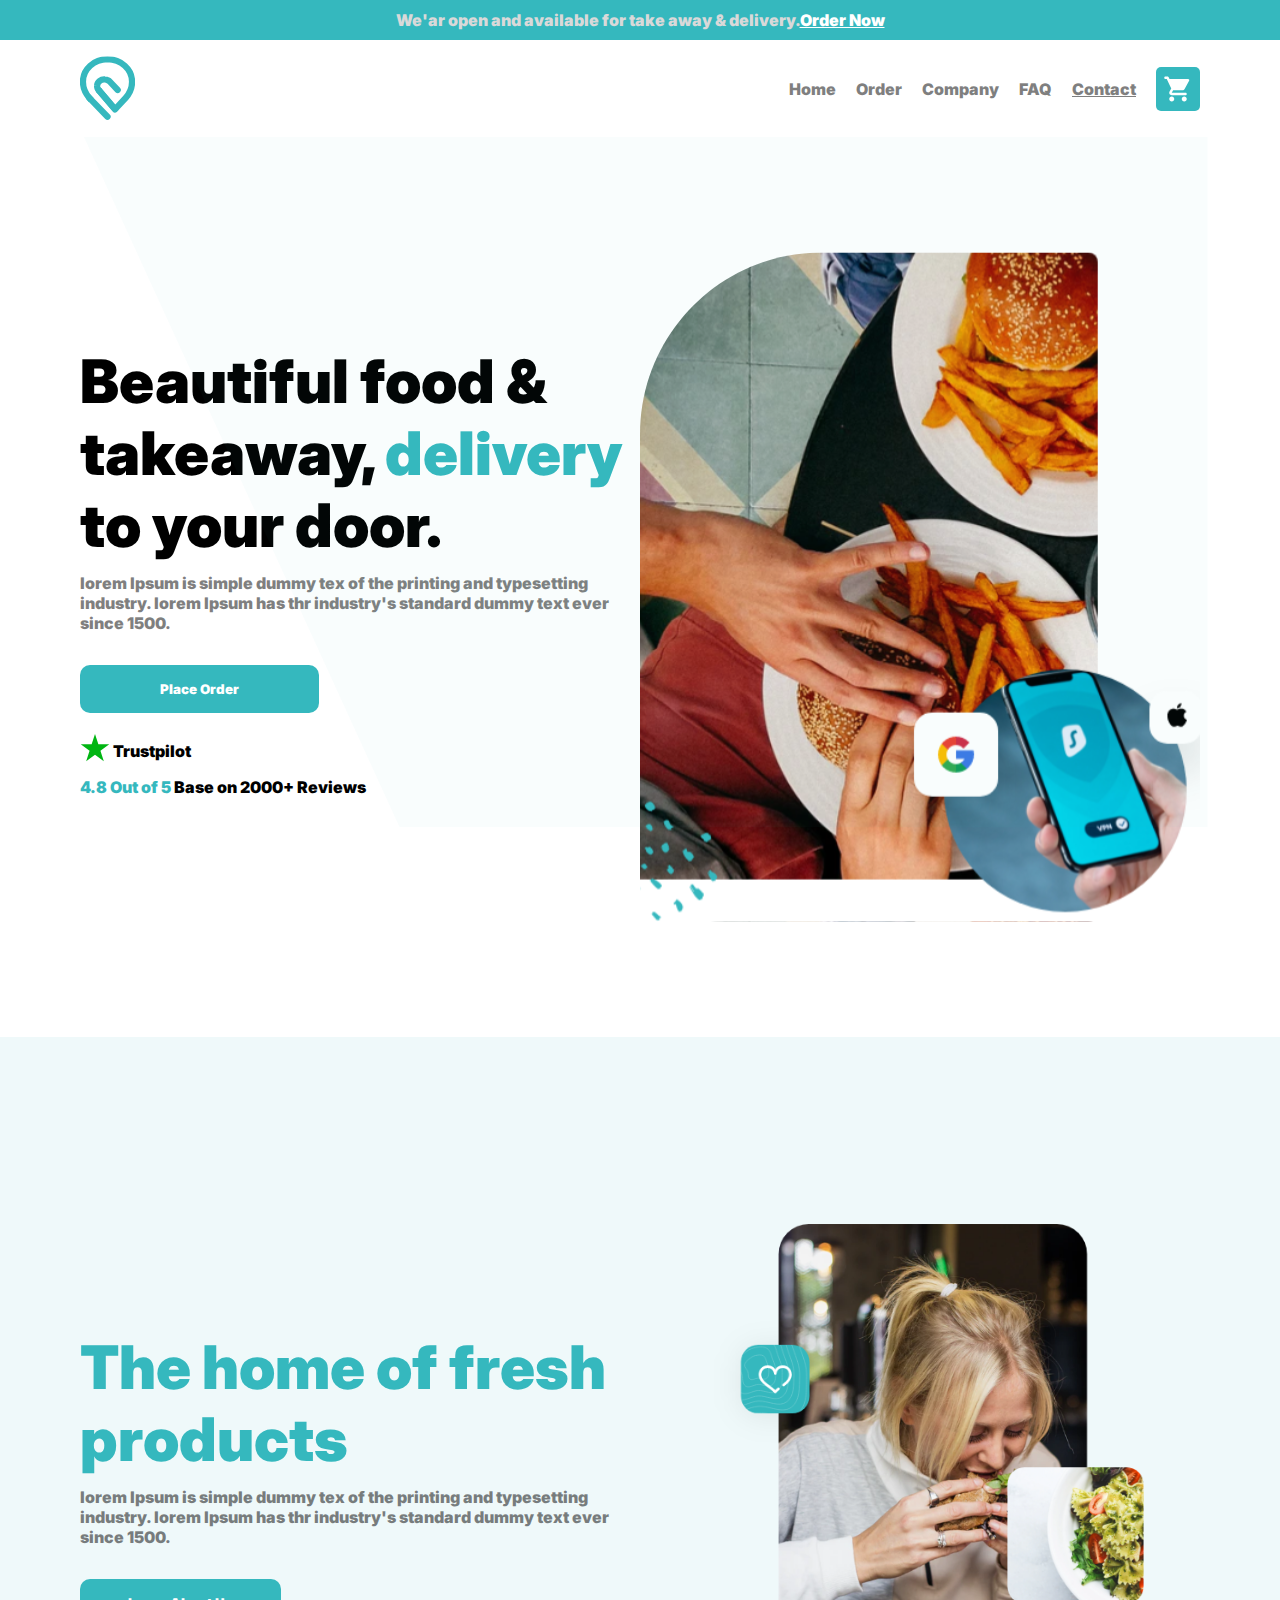
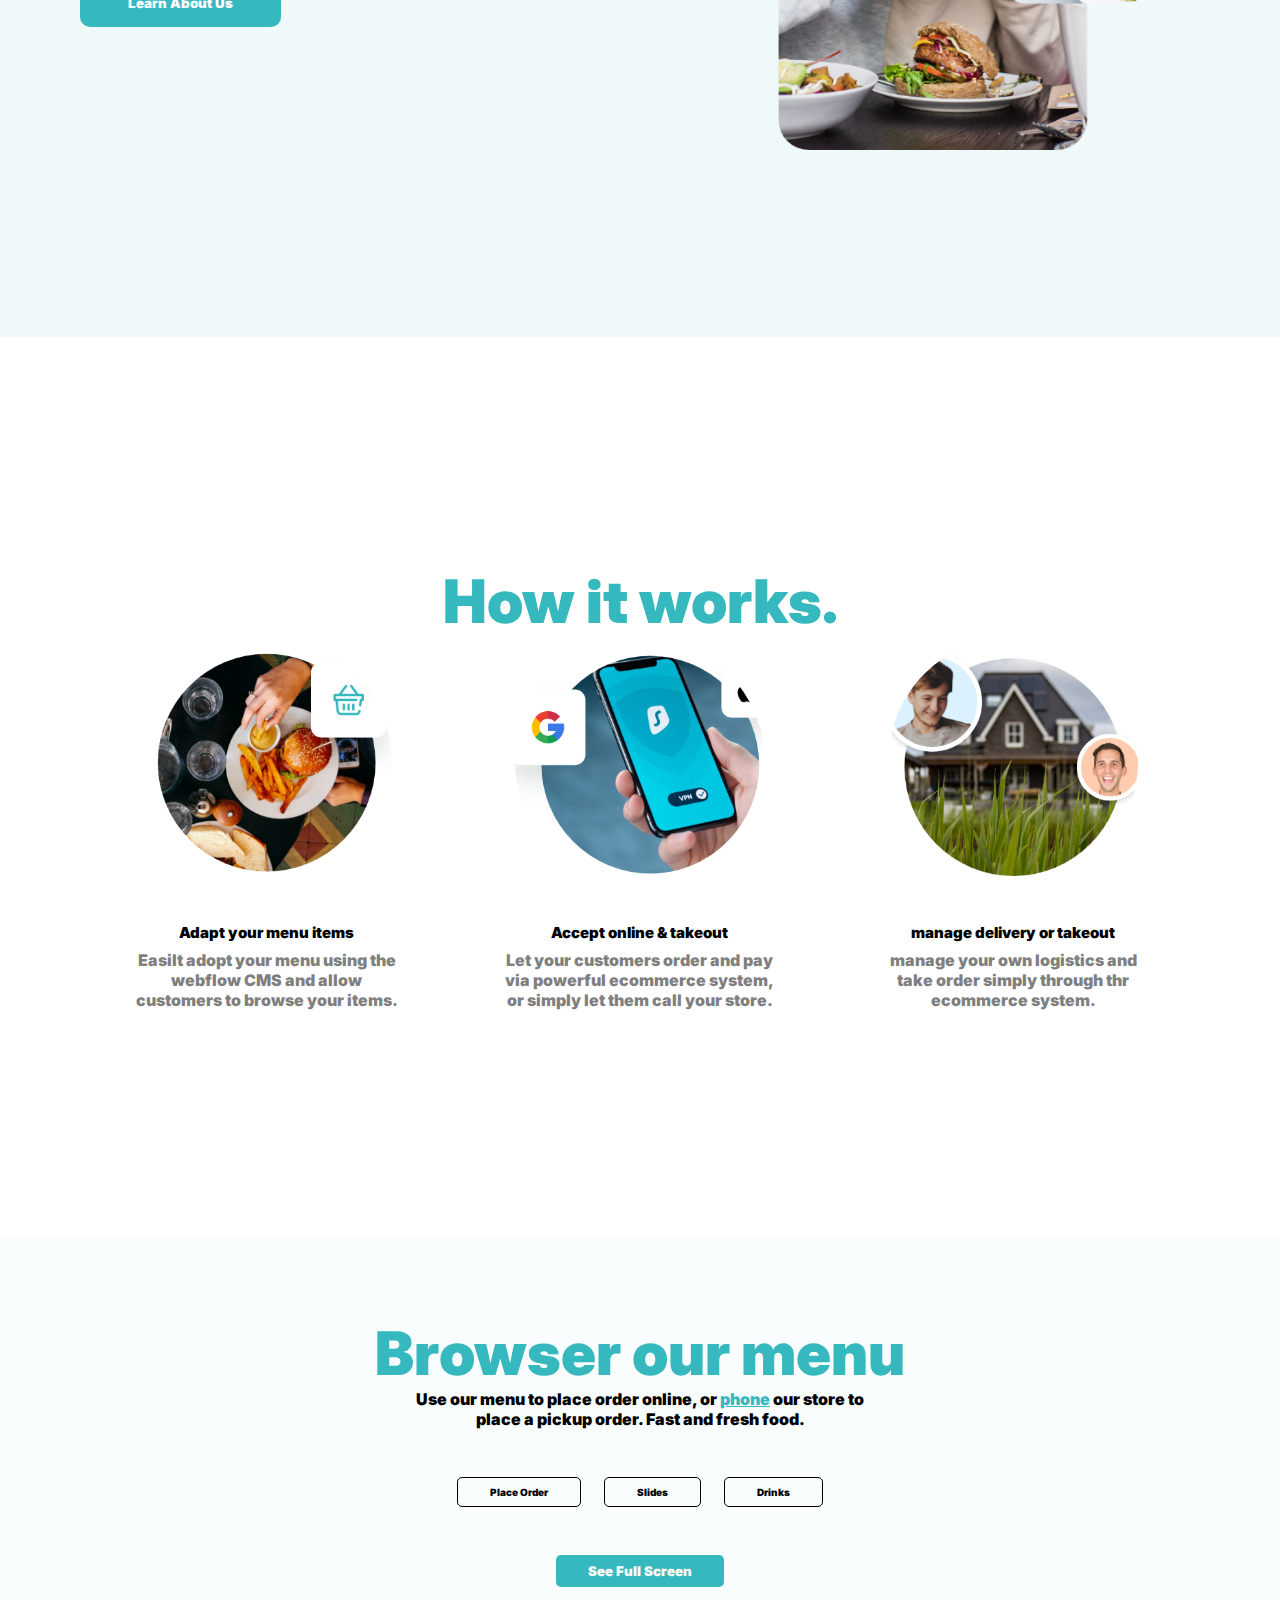
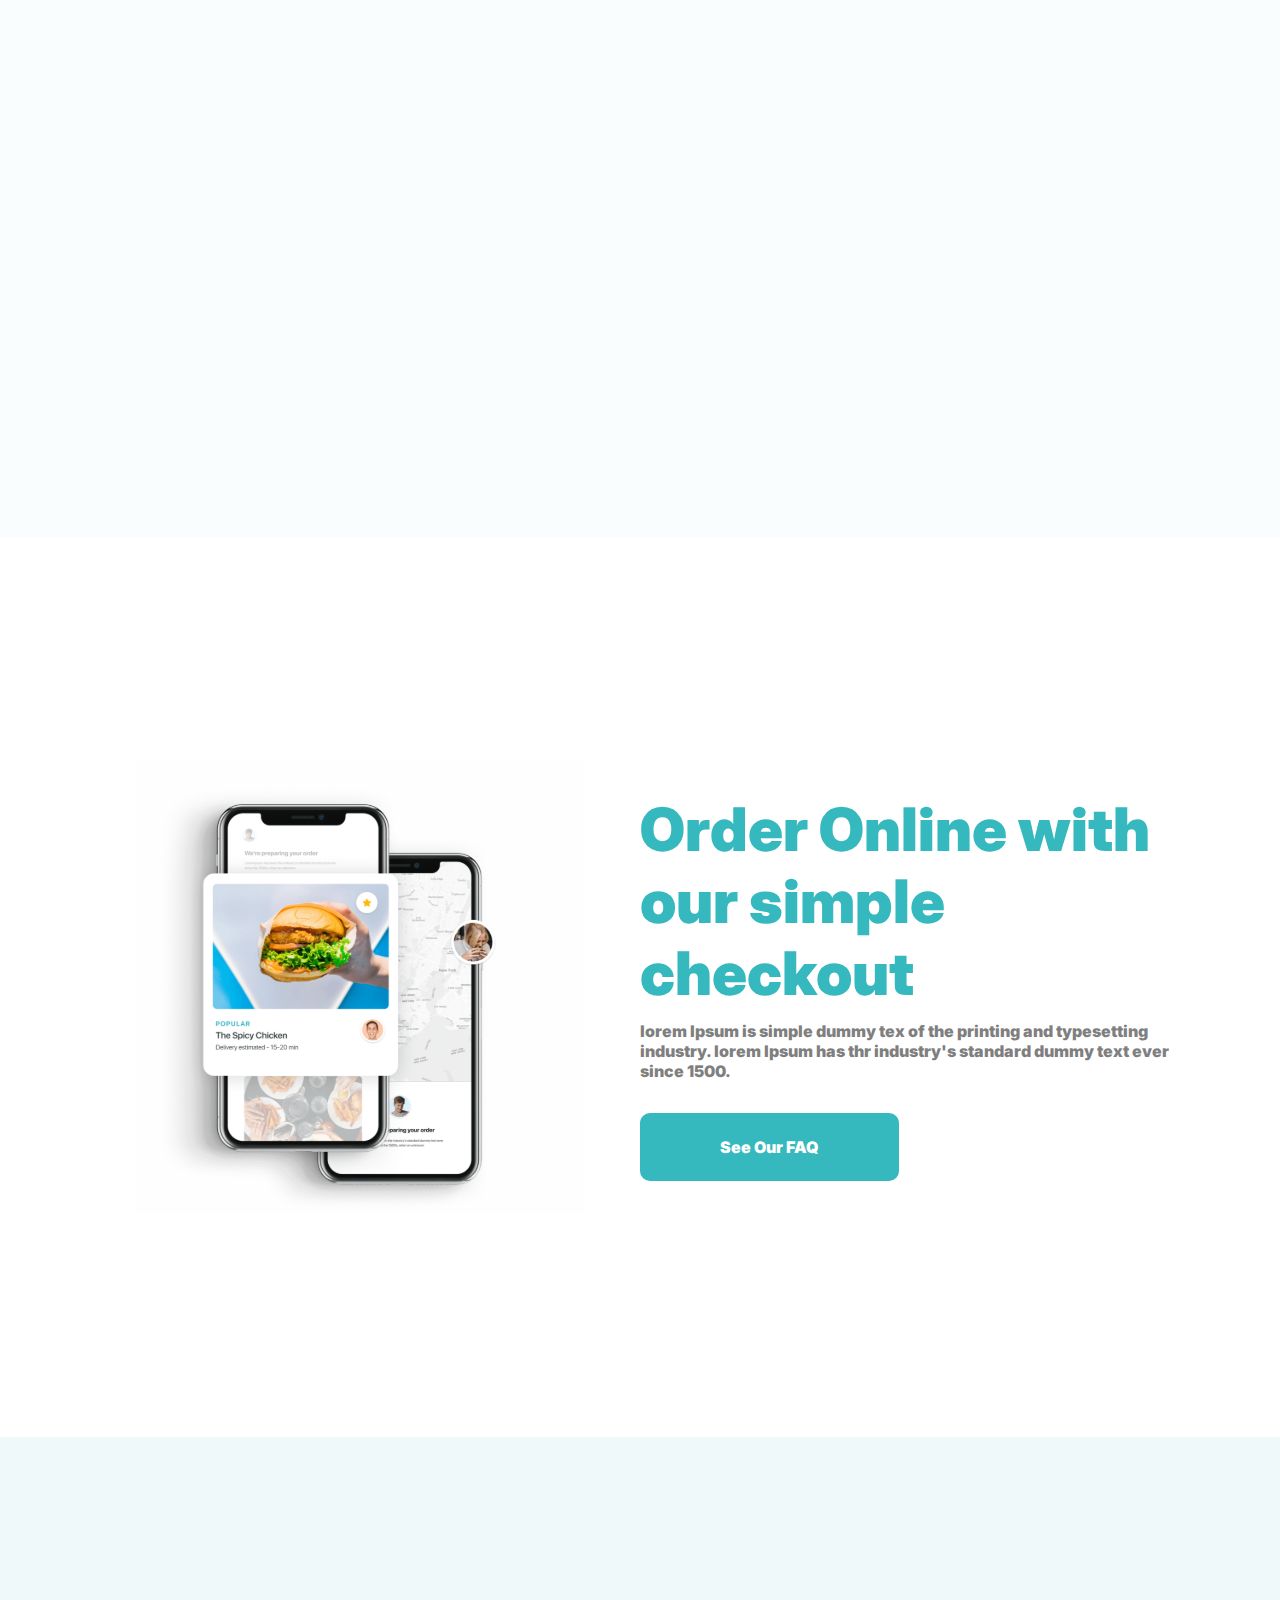
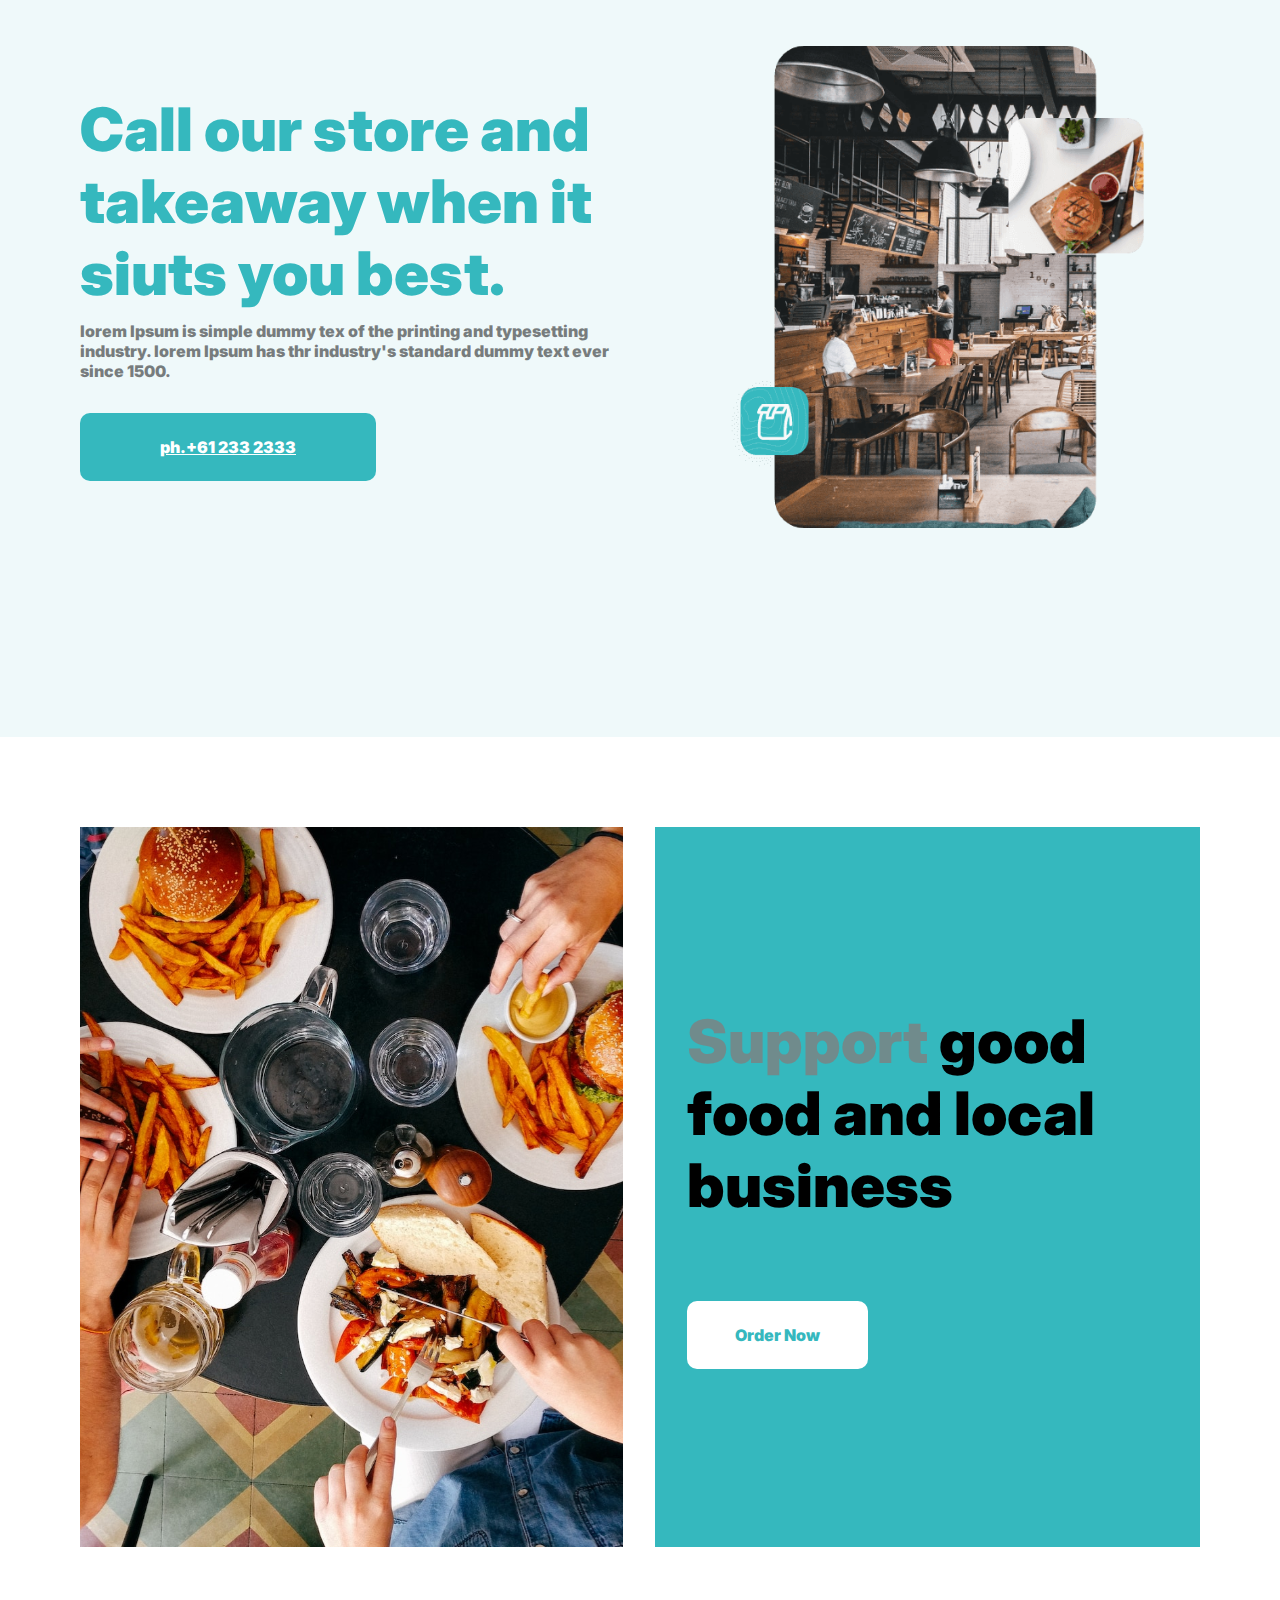
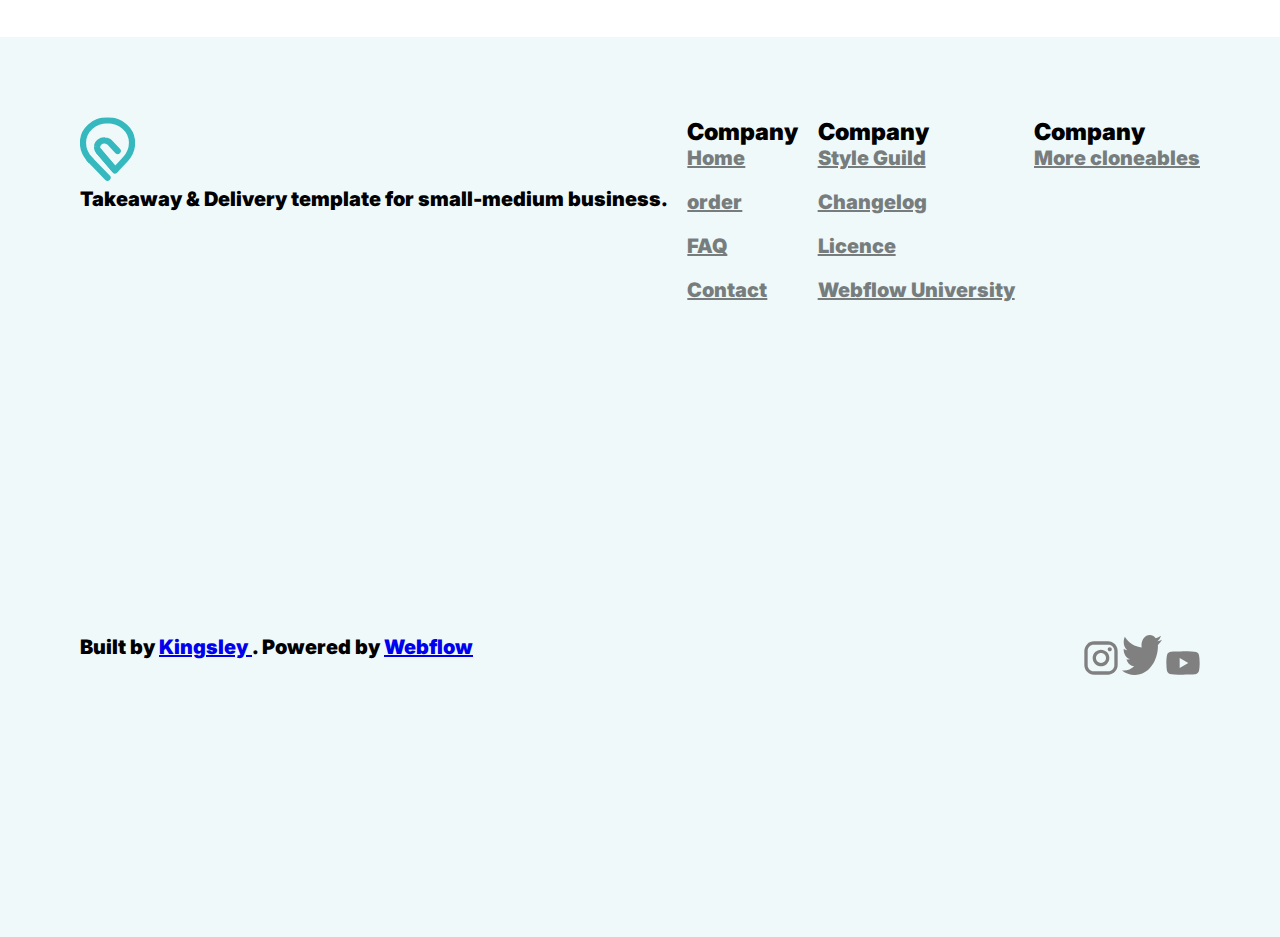
==== index.html @ de5dac49 "first commit" ====
<!DOCTYPE html>
<html lang="en">
<head>
    <meta charset="UTF-8">
    <meta name="viewport" content="width=device-width, initial-scale=1.0">
    <title>Resturant</title>
    <link rel="stylesheet" href="./style/style.css">
</head>
<body>
    <header>
        <SECtion class="small">
            <p>We'ar open and available for take away & delivery.<span><a href="#">Order Now</a></span></p>
        </SECtion>
        <section class="nav-section">
            <img src="./images/logo 1 1.svg" alt="image here">
            <nav>
                <ul>
                    <li><a href="#" class="nav-item">Home</a></li>
                    <li><a href="#" class="nav-item">Order</a></li>
                    <li><a href="#" class="nav-item">Company</a></li>
                    <li><a href="#" class="nav-item">FAQ</a></li>
                    <li><a href="#" class="contact">Contact</a></li>
                </ul>
                <img src="./images/ic_round-shopping-cart.svg" alt="image here" class="cart">
                <div class="hamburger">
                    <div class="nav-bar"></div>
                    <div class="nav-bar"></div>
                    <div class="nav-bar"></div>
                </div>
            </nav>
        </section>
    </header>
    <section class="vector-bg">
        <img src="./images/Vector 1.svg" alt="" class="vector-img">
    </section>
    <section class="section-1">
        <div class="article">
            <article>
                <h2>
                    Beautiful food & takeaway, <span>delivery</span> to your door.
                </h2>
                <p>
                    lorem lpsum is simple dummy tex of the printing and typesetting industry. lorem lpsum has thr industry's standard
                    dummy text ever since 1500.
                </p>
            </article>
            <button>
                <a href="#"><a href="#">Place Order</a></a>
            </button>
            <p class="star">
                Trustpilot
            </p>
            <p><span>4.8 Out of 5 </span>Base on 2000+ Reviews</p>
        </div>
        <div class="big-image">
            <img src="./images/Rectangle 12.svg" alt="" class="hero-image-1">
        </div>
    </section>

    <section class="section-2">
        <div class="article">
            <article>
                <h2>
                    The home of fresh products
                </h2>
                <p>
                    lorem lpsum is simple dummy tex of the printing and typesetting industry. lorem lpsum has thr industry's standard
                    dummy text ever since 1500.
                </p>
            </article>
            <button class="section-2-bt">
                <a href="#">Learn About Us</a>
            </button>
        </div>
        <div class="big-image-2">
            <img src="./images/work 2 1.svg" alt="" class="hero-image-2">
        </div>
    </section>

    <section class="section-3">
        <h2>
            How it works.
        </h2>
        <section class="about">
            <div class="menu">
                <img src="./images/Ellipse 2.svg" alt="image here">
                <article>
                    <h3>Adapt your menu items</h3>
                    <p>
                        Easilt adopt your menu using the webflow CMS and allow customers to browse your items.
                    </p>
                </article>
            </div>
            <div class="online">
                <img src="./images/Ellipse 3.svg" alt="image here">
                <article>
                    <h3>Accept online & takeout</h3>
                    <p>
                        Let your customers order and pay via powerful ecommerce system, or simply let them call your store.
                    </p>
                </article>
            </div>
            <div class="delivery">
                <img src="./images/Ellipse 4.svg" alt="image here">
                <article>
                    <h3>manage delivery or takeout</h3>
                    <p>
                        manage your own logistics and take order simply through thr ecommerce system.
                    </p>
                </article>
            </div>
        </section>
    </section>

    <section class="section-4">
        <article>
            <h2>
                Browser our menu
            </h2>
            <p>
                Use our menu to place order online, or <span><a href="#">phone</a></span> our store to place a pickup order. Fast and fresh food.
            </p>
        </article>
        <section class="bts">
            <button class="button">Place Order</button>
            <button class="button">Slides</button>
            <button class="button">Drinks</button>
        </section>
        <div class="products"></div>
        <button class="full-screen">See Full Screen</button>
    </section>
    <section class="section-5">
        <section class="article">
            <h2>
                Order Online with our simple checkout
            </h2>
            <p>
                lorem lpsum is simple dummy tex of the printing and typesetting industry. lorem lpsum has thr industry's standard
            dummy text ever since 1500.
            </p>
            <button><a href="#">See Our FAQ</a></button>
        </section>
        <section class="big-image-3">
            <img src="./images/work 12 1.svg" alt="image here" class="hero-image-3">
        </section>
    </section>
    <section class="section-6">
        <article>
            <h2>
                Call our store and takeaway when it siuts you best.
            </h2>
            <p>
                lorem lpsum is simple dummy tex of the printing and typesetting industry. lorem lpsum has thr industry's
                standard
                dummy text ever since 1500.
            </p>
            <button>
                <a href="#">ph.+61 233 2333</a>
            </button>
        </article>
        <div class="big-image-4">
            <img src="./images/work 13 1.svg" alt="image here" class="hero-image-4">
        </div>
    </section>

    <section class="section-7">
        <div class="big-image-5">
        </div>
            <article>
                <h2>
                    <span>Support</span> good food and local business
                </h2>
                <button>
                    Order Now
                </button>
        </div>
    </section>
    <footer>
        <div class="top">
            <section class="footer-logo">
                <img src="./images/logo 1 1.svg" alt="image here">
                <p>Takeaway & Delivery template for small-medium business.</p>
            </section>
            <section class="Company">
                <h3>Company</h3>
                <ul>
                    <li><a href="#">Home</a></li>
                    <li><a href="#">order</a></li>
                    <li><a href="#">FAQ</a></li>
                    <li><a href="#">Contact</a></li>
                </ul>
            </section>
            <section class="template">
                <h3>Company</h3>
                <ul>
                    <li><a href="#">Style Guild</a></li>
                    <li><a href="#">Changelog</a></li>
                    <li><a href="#">Licence</a></li>
                    <li><a href="#">Webflow University</a></li>
                </ul>
            </section>
            <section class="flowbase">
                <h3>Company</h3>
                <ul>
                    <li><a href="#">More cloneables</a></li>
                </ul>
            </section>
        </div>
        <div class="down">
            <section class="attribution">
                Built by <a href="#">Kingsley </a>. Powered by <a href="#">Webflow</a>
            </section>
            <section class="social-network">
                <img src="./images/Vector.svg" alt="imahge here">
                <img src="./images/Vector-1.svg" alt="imahge here">
                <img src="./images/Vector-2.svg" alt="imahge here">
            </section>
        </div>
    </footer>
    <script src="./main/script.js"></script>
</body>
</html>
---- style/style.css ----
@import url('https://fonts.googleapis.com/css2?family=Inter:wght@700&display=swap');
*{
    margin: 0;
    padding: 0;
    scroll-behavior: smooth;
    box-sizing: border-box;
    font-family: 'Inter', sans-serif;
    font-weight: 1000;
}

header{
    width: 100%;
    /* border: red solid; */
}

header p{
    background-color: #35B8BE;
    padding: 10px;
    text-align: center;
    color: #D9D9D9;
}

header span a{
    color: #FFFFFF;
}

.cart{
    background-color: #35B8BE;
    padding: 7px;
    border-radius: 5px;
}

.nav-section, nav, ul{
    display: flex;
    align-items: center;
}

.nav-section{
    justify-content: space-between;
    padding: 1rem 5rem;
}

nav,ul{
    gap: 20px;
    list-style: none;
}

.nav-item{
    text-decoration: none   ;
}

li a{
    color:#00000080;;
}

.hamburger{
    background-color: #D9D9D9;
    padding: 5px;
    border-radius: 5px;
    display: none;
}
.nav-bar{
    background-color: #000;
    width: 35px;
    height: 5px;
    margin: 5px;
}
.vector-bg{
    display: flex;
    height: 76.7vh;
    width: 100%;
    position: absolute;
    justify-content: flex-end;
    padding: 0 4.5rem;
}

.section-1{
    display: flex;
    width: 100%;
    justify-content: center;
    align-items: center;
    padding: 0 5rem;
    /* border: blue solid; */
    height:100vh;
}

.section-1 .article{
    width: 50%;
    margin-bottom: 2rem;
}

.big-image{
    display: flex;
    justify-content: center;
    align-items: center;
    width: 50%;

}

.hero-image-1{
    max-width: 100%;
    height: 80vh;
}

.section-1 h2 , .section-2 h2,.section-3 h2,.section-4 h2,.section-5 h2,.section-6 h2,.section-7 h2{
    font-size: 60px;
}

.section-1 article p , .section-2 article p ,.section-5 .article p,.section-6 article p{
    margin: .8rem 0 2rem 0;
    color: #00000080;
    font-size: 16px;
}

.section-1 button{
    background-color: #35B8BE;
    padding: 1rem 5rem;
    border: none;
    border-radius: 10px;
    margin-bottom: 1rem;
}

.section-1 button a , .section-2 button a{
    color: #FFFFFF;
    text-decoration: none;
}

.section-1 span{
    color: #35B8BE;
}

.star{
    margin-bottom: 1rem;
}

.star::before{
    content: url(/images/Star\ 1.svg);
    position: relative;
    top: 5px;
}

.section-2{
    display: flex;
    width: 100%;
    height: 100vh;
    background: #EFF9FA;
    align-items: center;
    padding: 5rem;
}

.section-2 h2, .section-3 h2,.section-4 h2,.section-5 h2,.section-6 h2{
    color: #35B8BE;
}


.section-2 .article{
    width: 50%;
}

.big-image-2{
    width: 50%;
    display: flex;
    justify-content: center;
    align-items: center;
}

.hero-image-2{
    max-width: 80%;
    height: 90vh;
}

.section-2 button{
    background-color: #35B8BE;
    padding: 1rem 3rem;
    border: none;
    border-radius: 10px;
    margin-bottom: 1rem;
}

.section-3{
    display: flex;
    flex-direction: column;
    justify-content: center;
    align-items: center;
    width: 100%;
    text-align: center;
    padding: 5rem;
    height: 100vh;
}

.about{
    /* border: red solid; */
    display: flex;
    width: 100%;
    align-items: center;
}
.about img{
    max-width: 100%;
}

.about article{
    margin-top: 2rem;
}
.about article p{
    margin-top: .5rem;
    color: #00000080;
    padding: 0 2rem;
}
.about h3{
    font-size: 15px;
}

.menu,.online,.delivery{
    width: 35%;
    padding: 0 1rem;
}

.section-4{
    text-align: center;
    width: 100%;
    height: 100vh;
    background-color: #35B8BE08;
    padding: 5rem 0;
}

.section-4 span a{
    color: #35B8BE;
}

.section-4 .button{
    padding: .5rem 2rem;
    font-size: 10px;
    background-color: transparent;
    /* color: #FFFFFF; */
    border: 1px solid #000;
    border-radius: 5px;
}
.section-4 .full-screen{
    padding: .5rem 2rem;
    background-color: #35B8BE;
    border: none;
    border-radius: 5px;
    color: #FFFFFF;
}

.bts{
    margin: 3rem 0;
}

.section-4 article p{
    padding: 0 25rem;
}
.bts .button{
    margin: 0 10px;
}

.section-5{
    display: flex;
    width: 100%;
    height: 100vh;
    flex-direction: row-reverse;
    align-items: center;
    padding: 0 5rem;
}
.article{
    width: 50%;
}

.big-image-3{
    width: 50%;
    display: flex;
    justify-content: center;
    align-items: center;
}

.hero-image-3{
    max-width: 80%;
    height: 100vh;
}

.section-5 button,.section-6 button{
    padding: 1.5rem 5rem;
    font-size: 16px;
    background-color: #35B8BE;
    border: none;
    border-radius: 10px;
}
.section-5 a{
    color: #FFFFFF;
    text-decoration: none;
}

.section-6{
    display: flex;
    justify-content: space-between;
    align-items: center;
    width: 100%;
    height: 100vh;
    padding: 5rem;
    background-color: #EFF9FA;
}
.section-6 a{
    color: #FFFFFF;
}

.section-6 article{
    width: 50%;
}
.big-image-4{
    display: flex;
    justify-content: center;
    align-items: center;
    width: 50%;
}
.hero-image-4{
    max-width: 80%;
}

.section-7{
    display: flex;
    flex-direction: row;
    width: 100%;
    height: 100vh;
    justify-content: center;
    align-items: center;
    gap: 2rem;
    padding: 5rem;
}

.section-7 article{
    display: flex;
    flex-direction: column;
    justify-content: center;
    align-items: flex-start;
    width: 50%;
    height: 80vh;
    background-color: #35B8BE;
    padding: 2rem;
    gap: 5rem;
}
.big-image-5{
    width: 50%;
    background-image: url(/images/Rectangle\ 14.svg);
    background-position: center;
    background-repeat: no-repeat;
    background-size: cover;
    height: 80vh;
}

.section-7 button{
    padding: 1.5rem 3rem;
    background-color: #FFFFFF;
    border-radius: 10px;
    border: none;
    font-size: 16px;
    color: #35B8BE;
}

.section-7 span{
    color: #808080CC;
}

footer{
    width: 100%;
    height: 100vh;
    background-color: #EFF9FA;
    display: flex;
    flex-direction: column;
    /* border: red solid; */
    justify-content: center;
    padding: 5rem;
    font-size: 20px;
}

.top{
    display: flex;
    justify-content: space-between;
    height: 70%;
}
.down{
    display: flex;
    justify-content: space-between;
    height: 30%;
}

footer ul{
    flex-direction: column;
    align-items: flex-start;
}
/* -----------------------------mobile view -------------------------------------*/
@media (max-width:480px) {
    .bts {
            display: grid;
            gap: 1rem;
        }    
}

@media (max-width:1000px){
    header p{
        display: none;
    }
    
    .small{
        height: 30px;
    }

    .nav-section{
        padding: 3rem 2rem;
        background-color: #35B8BE08;

    }
    header ul{
        display: none;
    }
    .hamburger{
        display: block;
    }
    .vector-bg{
        padding: 0;
    }
    
    .vector-img{
        height: 43vh;
    }
    
    .section-1,.section-2,.about{
        display: grid;
        width: 100%;
        text-align: center;
        padding: 0 2rem;
        height: 100vh;
        place-items: center;
    }
    .section-1 .article{
        width: 100%;
    }
    .big-image,.big-image-2{
        width: 100%;
    }
    .section-1 h2,.section-2 h2,.section-3 h2,.section-4 h2,.section-6 h2,.section-7 h2{
        font-size:40px;
    }
    .section-2 .article{
        width: 100%;
    }

    .section-2 button{
        margin: 3rem;
    }

    .section-3{
        padding: 0;
        height: 150vh;
        display: grid;
        margin: 5rem 0;
    }
    .about{
        height: 100vh;
    }
    
    .about article p{
        padding: 0;
    }

    .menu,.online,.delivery{
        width: 100%;
    }

    .section-4 h2{
        padding: 2rem;
    }

    .section-4 article p{
        padding: 0 2rem;
    }

    .section-4 a{
        color: #35B8BE;
    }

    .section-4 .button{
        padding: 1rem 2rem;
    }
    
    .section-5{
        flex-direction: column-reverse;
        text-align: center;
        padding: 2rem;
        height: 100vh;
        justify-content: center;
    }
    
    .section-5 h2{
        font-size: 40px;
        margin: 5rem 0 2rem 0;
    }

    .section-5 .article{
        width: 100%;
    }

    .big-image-3{
        width: 100%;
    }

    .section-4 .full-screen{
        padding: 1.5rem 3rem;
    }

    .hero-image-1,.hero-image-2,.hero-image-3{
        height: auto;
    }
    .section-6{
        /* flex-direction: column;*/
        text-align: center;
        display: grid;
        grid-template-rows: 1fr 1fr;
        place-items: center;
        gap: 2rem;
        padding: 0 2rem;
        height: 100vh;
    }
    .section-6 article{
        width: 100%;
    }
    .big-image-4{
        width: 100%;
        align-items: center;
    }
    .section-7{
        flex-direction: column;
        padding: 2rem;
    }

    .section-7 .article{
        width: 100%;
    }
    .section-7 article{
        width: 100%;
        /* height: 30vh; */
    }
    footer{
        padding: 2rem;
        height: 150vh;
    }
    .big-image-5{
        width: 100%;
    }
    .top,.down{
        flex-direction: column;
    }
    .top{
        /* height: ; */
    }
    .down{
        /* align-items: baseline; */
    }
}
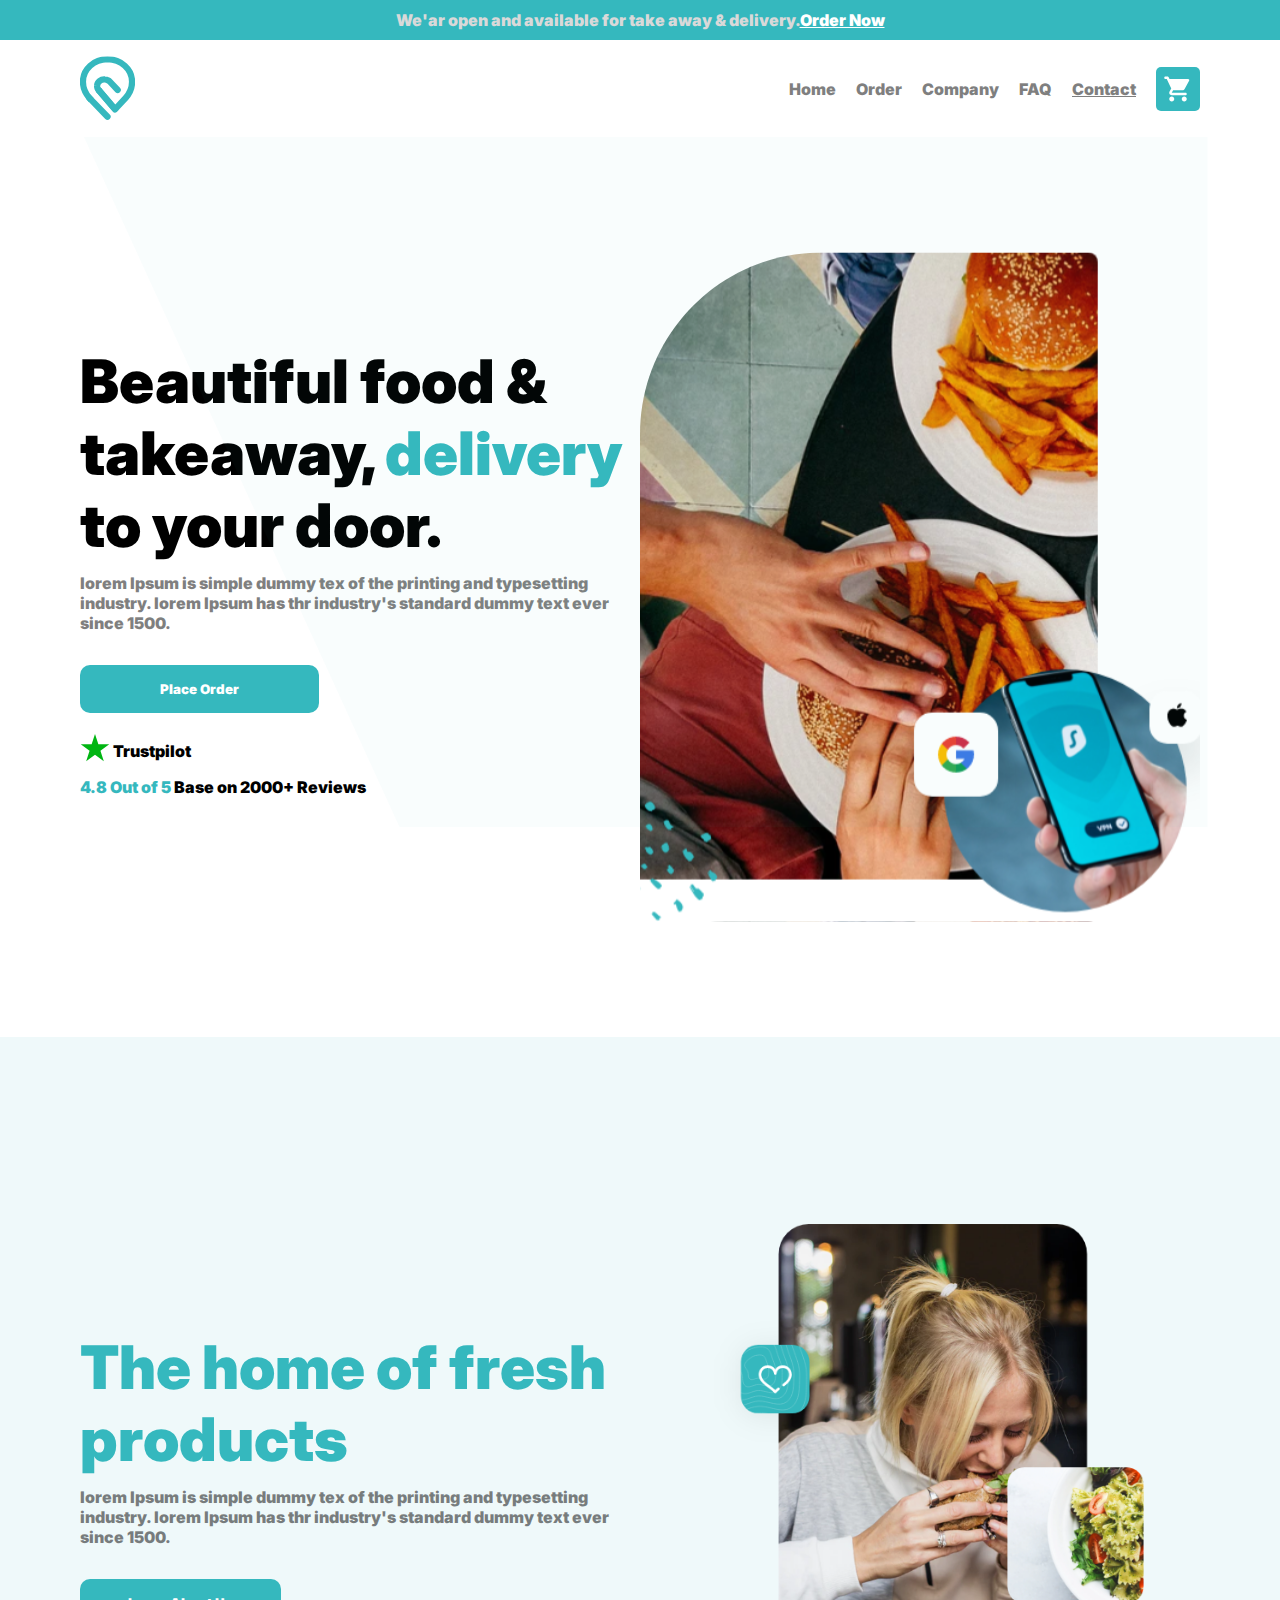
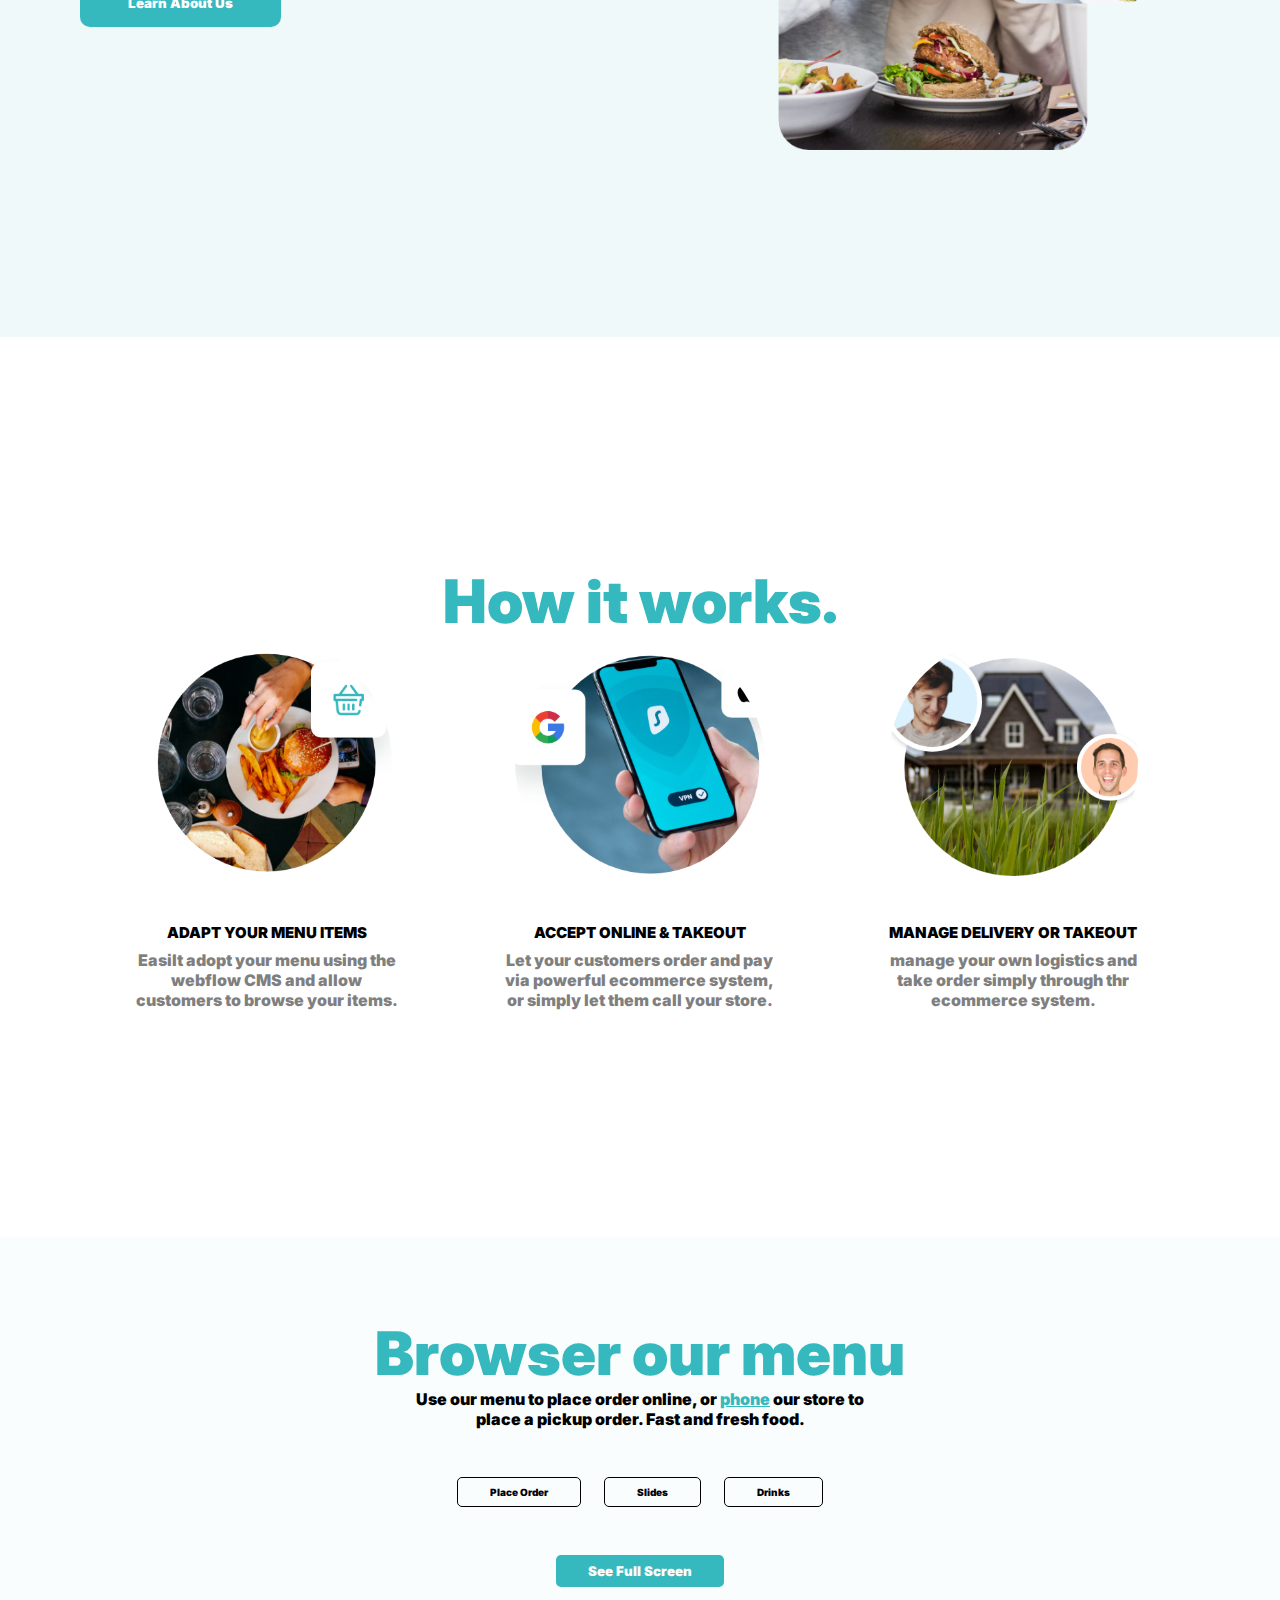
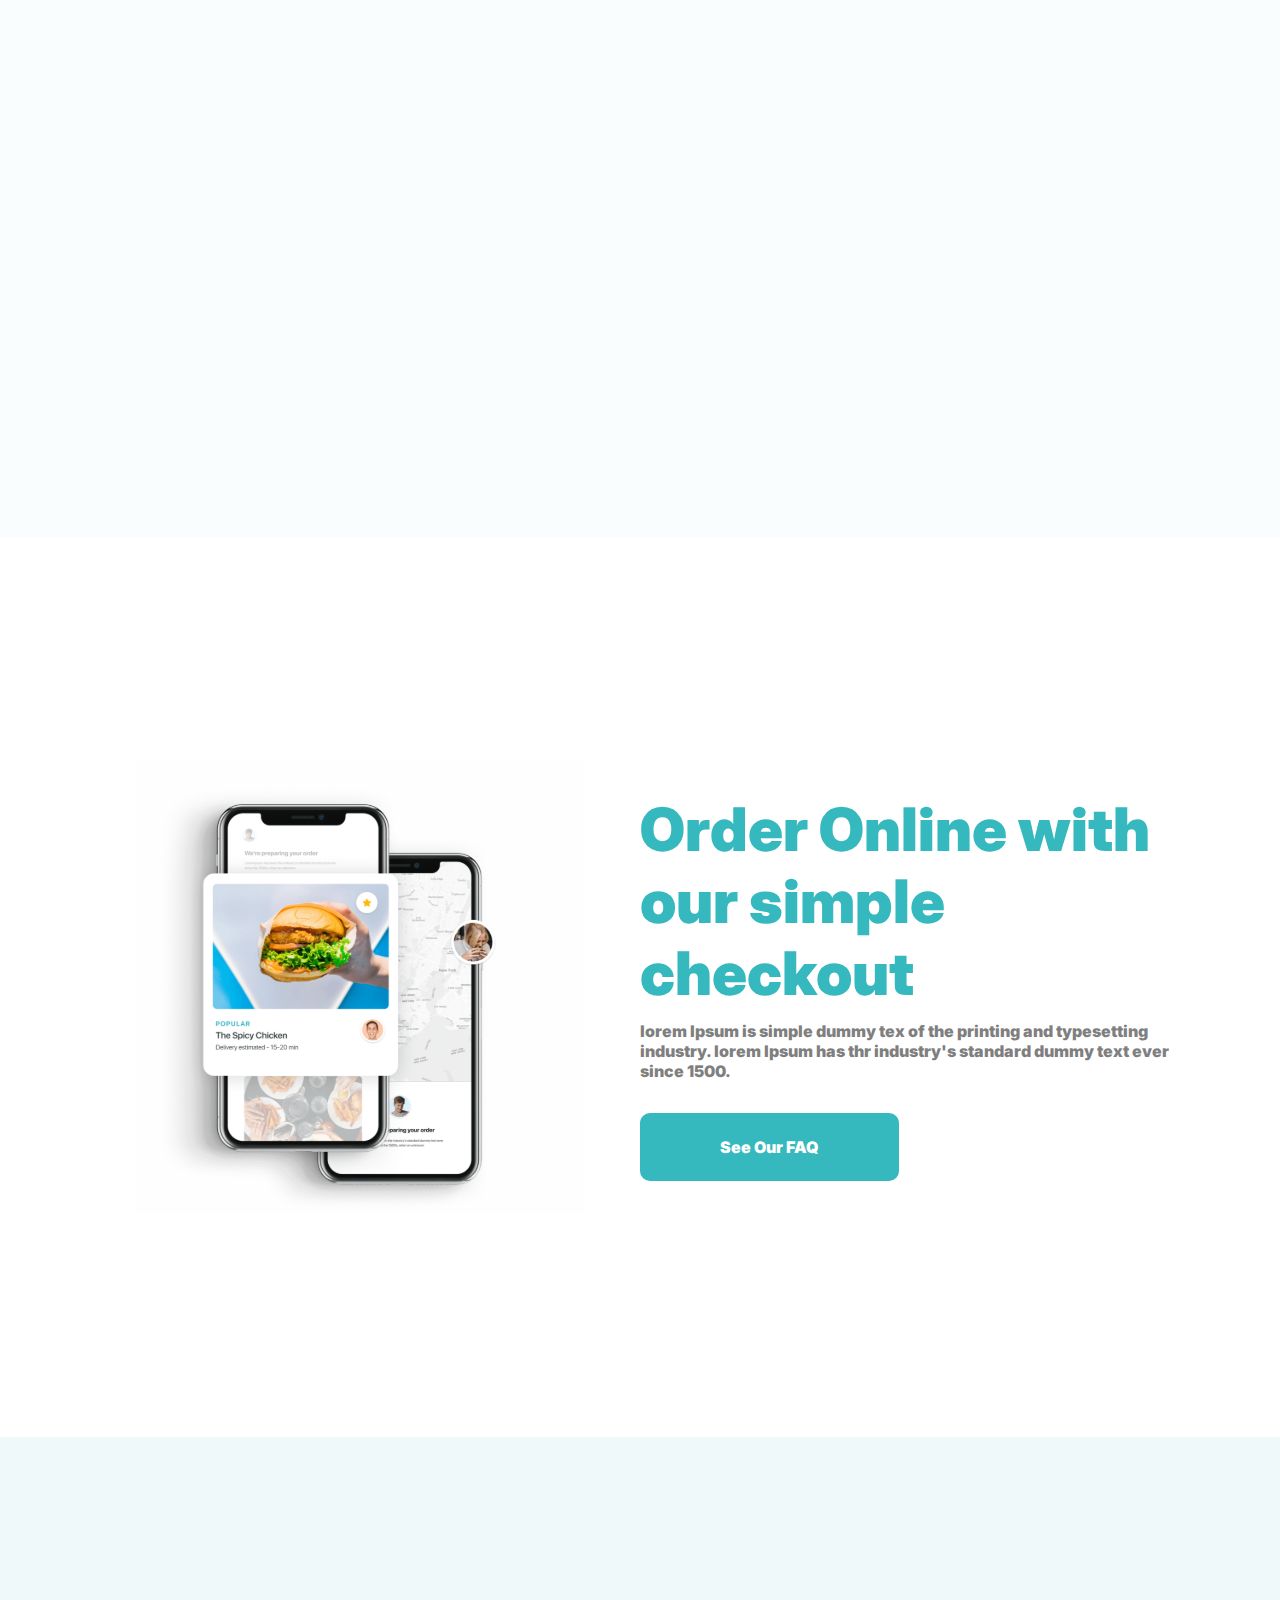
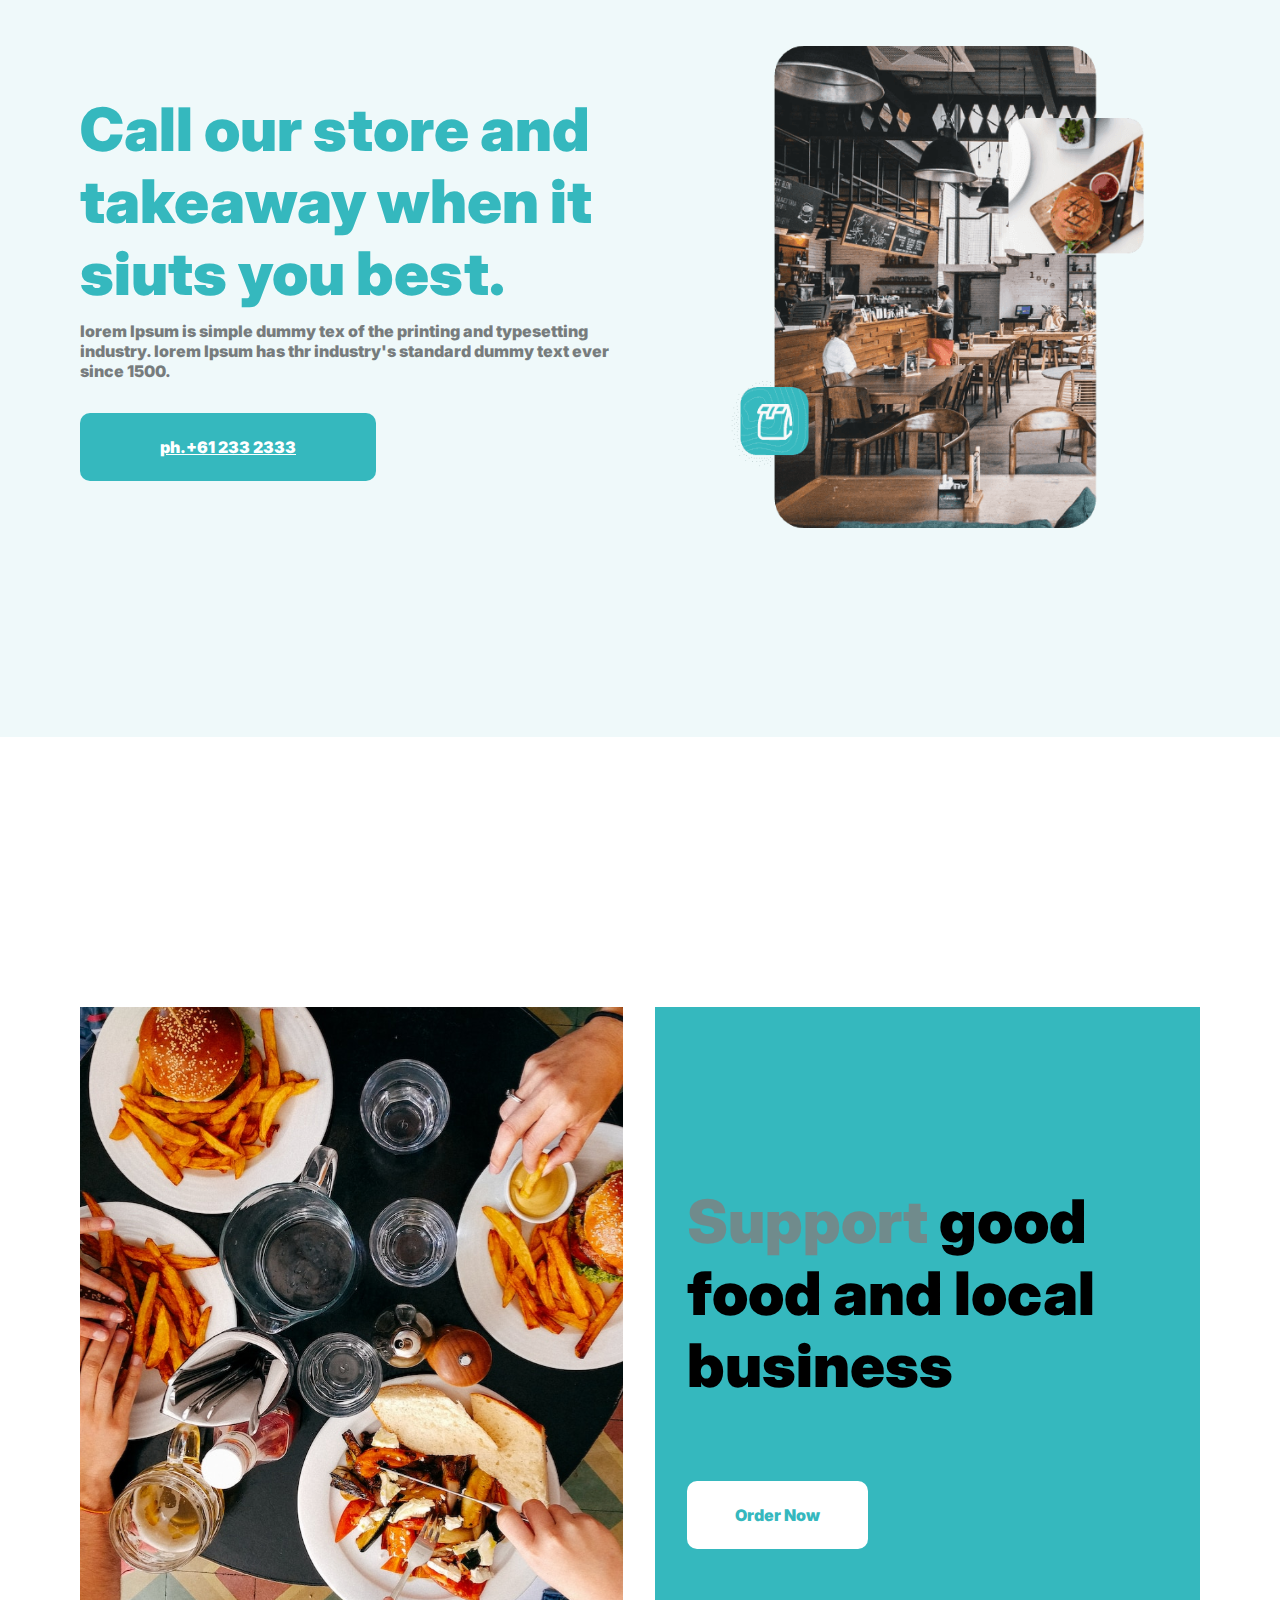
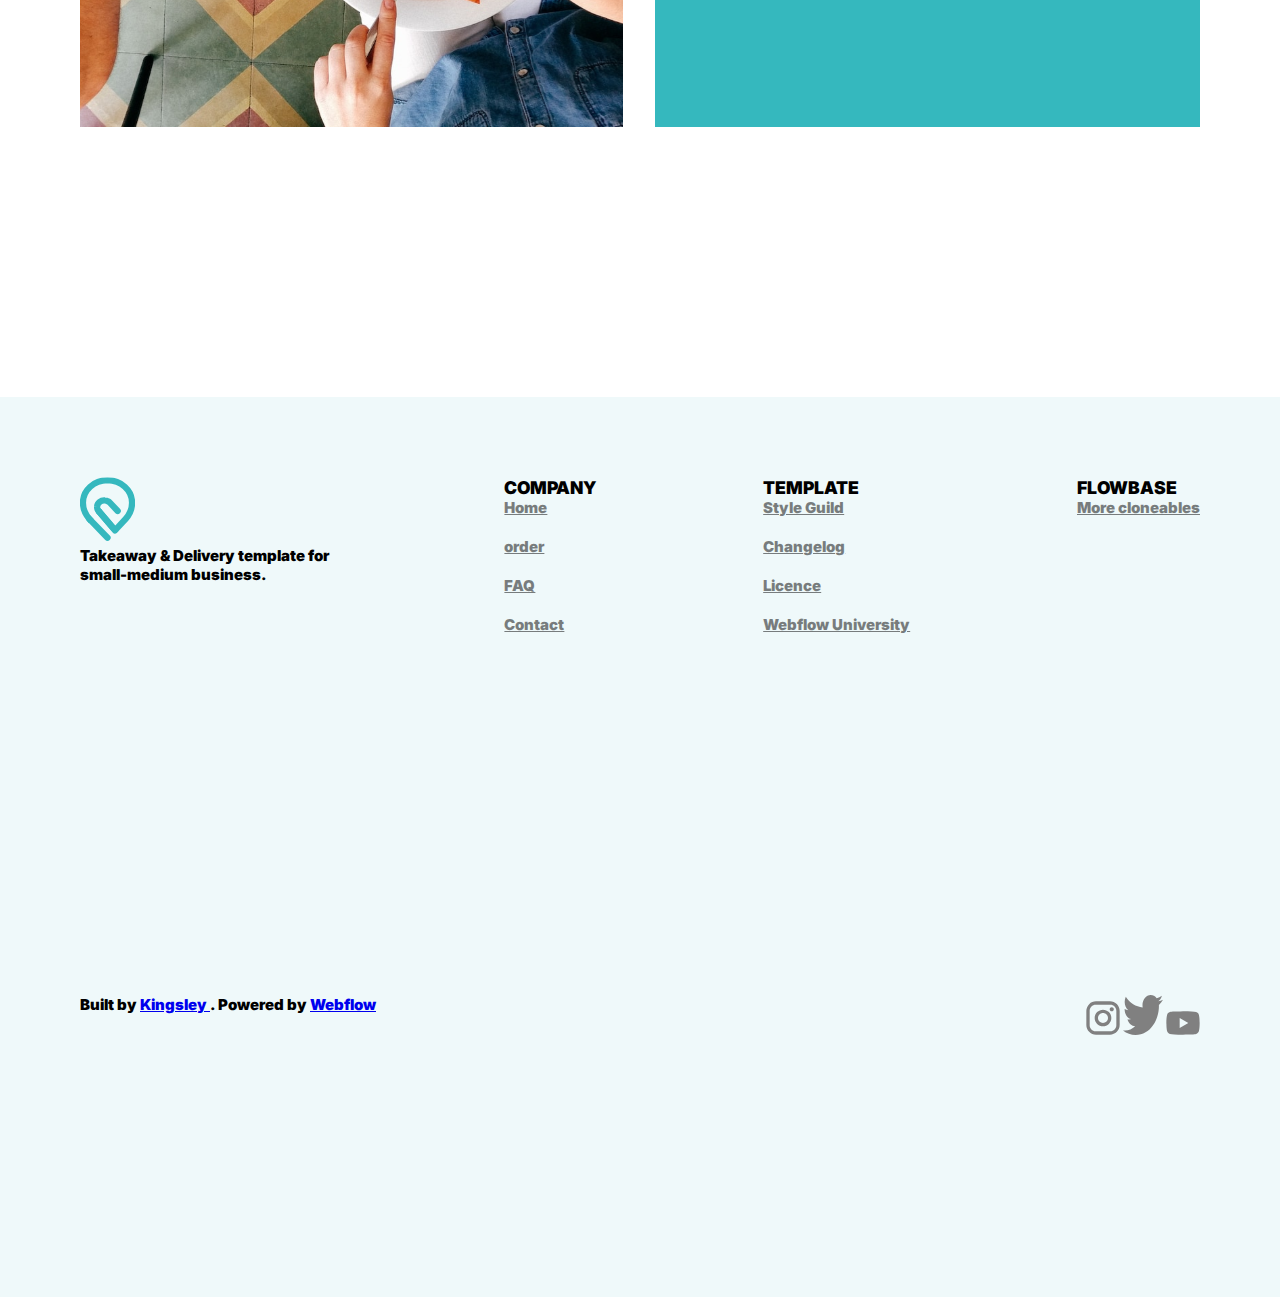
==== commit e264939f: "'finale'" ====
--- a/index.html
+++ b/index.html
@@ -191,7 +191,7 @@
                 </ul>
             </section>
             <section class="template">
-                <h3>Company</h3>
+                <h3>template</h3>
                 <ul>
                     <li><a href="#">Style Guild</a></li>
                     <li><a href="#">Changelog</a></li>
@@ -200,7 +200,7 @@
                 </ul>
             </section>
             <section class="flowbase">
-                <h3>Company</h3>
+                <h3>flowbase</h3>
                 <ul>
                     <li><a href="#">More cloneables</a></li>
                 </ul>
--- a/style/style.css
+++ b/style/style.css
@@ -231,7 +231,6 @@
     padding: .5rem 2rem;
     font-size: 10px;
     background-color: transparent;
-    /* color: #FFFFFF; */
     border: 1px solid #000;
     border-radius: 5px;
 }
@@ -320,7 +319,7 @@
     display: flex;
     flex-direction: row;
     width: 100%;
-    height: 100vh;
+    height: 140vh;
     justify-content: center;
     align-items: center;
     gap: 2rem;
@@ -340,7 +339,7 @@
 }
 .big-image-5{
     width: 50%;
-    background-image: url(/images/Rectangle\ 14.svg);
+    background-image: url("../images/Rectangle\ 14.svg");
     background-position: center;
     background-repeat: no-repeat;
     background-size: cover;
@@ -369,7 +368,10 @@
     /* border: red solid; */
     justify-content: center;
     padding: 5rem;
-    font-size: 20px;
+    font-size: 15px;
+}
+.footer-logo{
+    width: 23%;
 }
 
 .top{
@@ -386,6 +388,9 @@
 footer ul{
     flex-direction: column;
     align-items: flex-start;
+}
+h3{
+    text-transform: uppercase;
 }
 /* -----------------------------mobile view -------------------------------------*/
 @media (max-width:480px) {
@@ -428,7 +433,7 @@
         width: 100%;
         text-align: center;
         padding: 0 2rem;
-        height: 100vh;
+        height: 150vh;
         place-items: center;
     }
     .section-1 .article{
@@ -450,12 +455,12 @@
 
     .section-3{
         padding: 0;
-        height: 150vh;
+        height: 200vh;
         display: grid;
         margin: 5rem 0;
     }
     .about{
-        height: 100vh;
+        height: 200vh;
     }
     
     .about article p{
@@ -486,7 +491,7 @@
         flex-direction: column-reverse;
         text-align: center;
         padding: 2rem;
-        height: 100vh;
+        height: 150vh;
         justify-content: center;
     }
     
@@ -518,7 +523,7 @@
         place-items: center;
         gap: 2rem;
         padding: 0 2rem;
-        height: 100vh;
+        height: 150vh;
     }
     .section-6 article{
         width: 100%;
@@ -541,7 +546,7 @@
     }
     footer{
         padding: 2rem;
-        height: 150vh;
+        height: 180vh;
     }
     .big-image-5{
         width: 100%;
@@ -549,10 +554,4 @@
     .top,.down{
         flex-direction: column;
     }
-    .top{
-        /* height: ; */
-    }
-    .down{
-        /* align-items: baseline; */
-    }
 }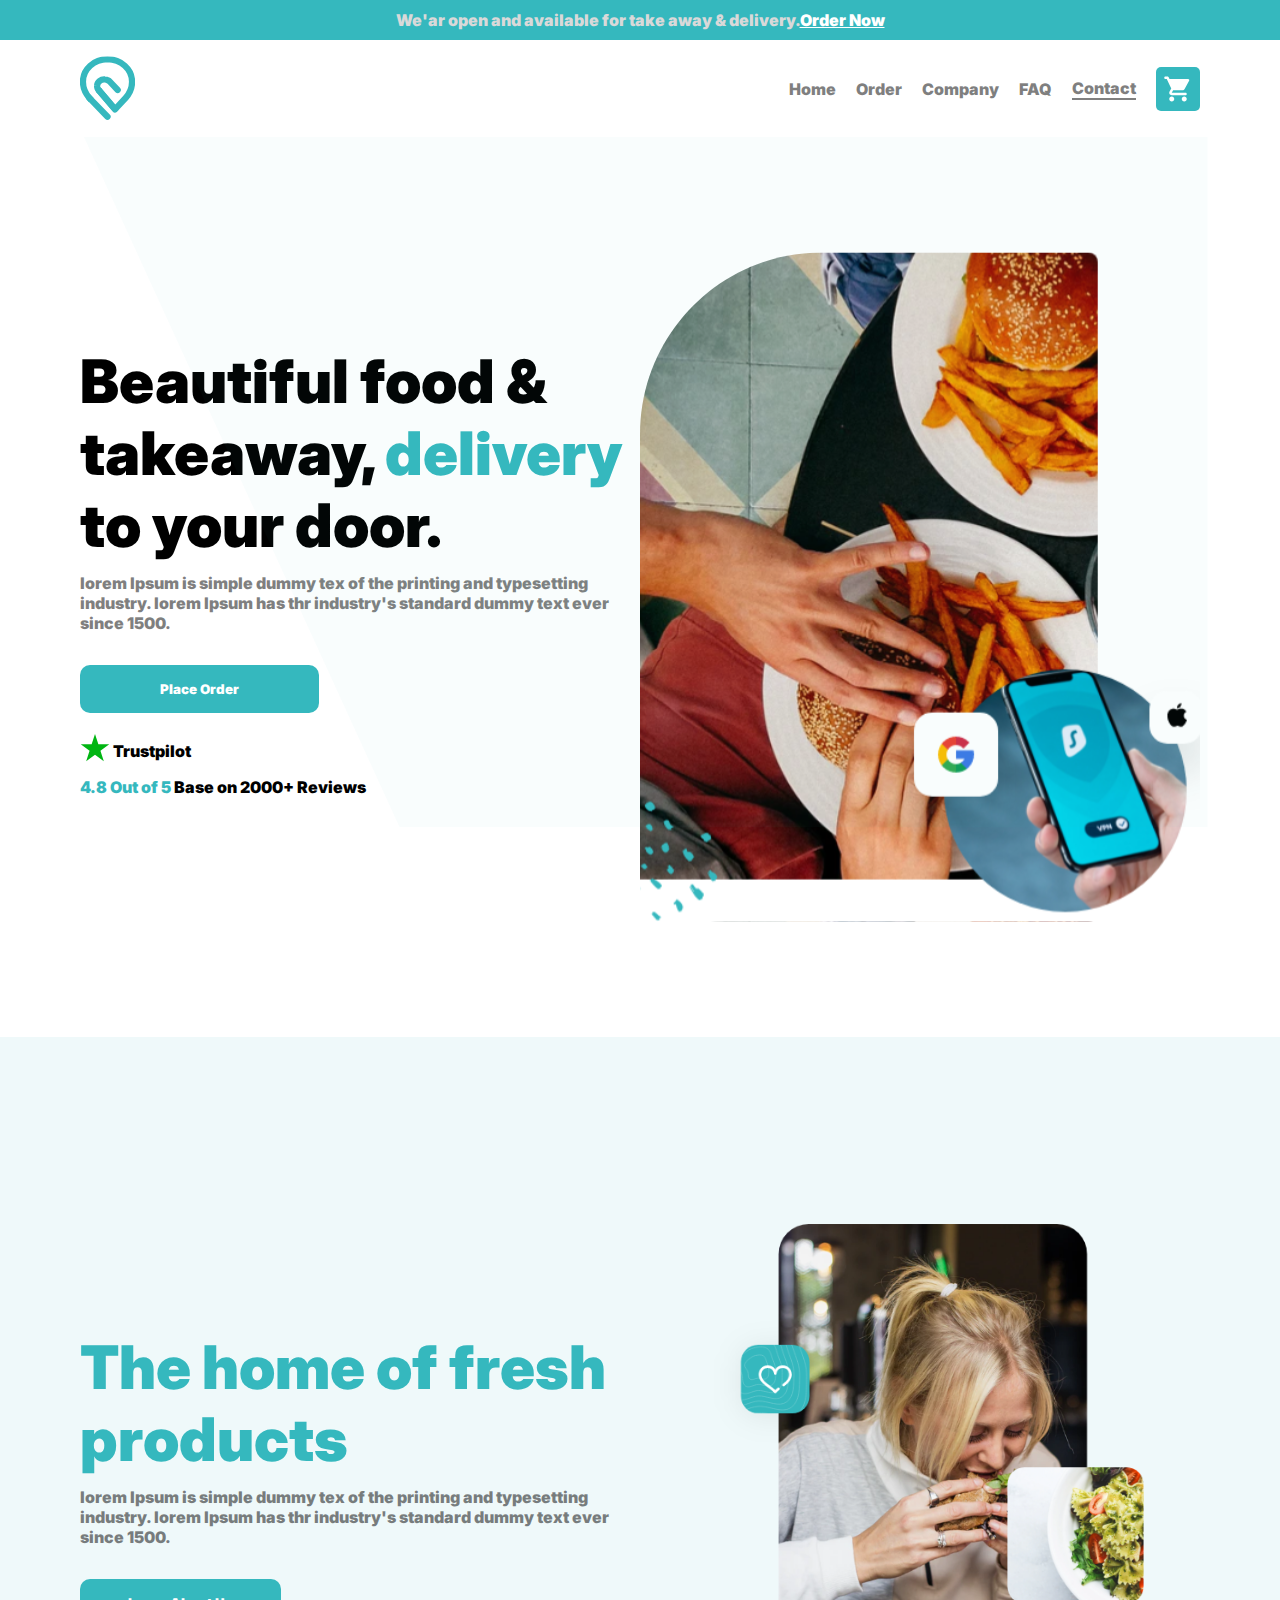
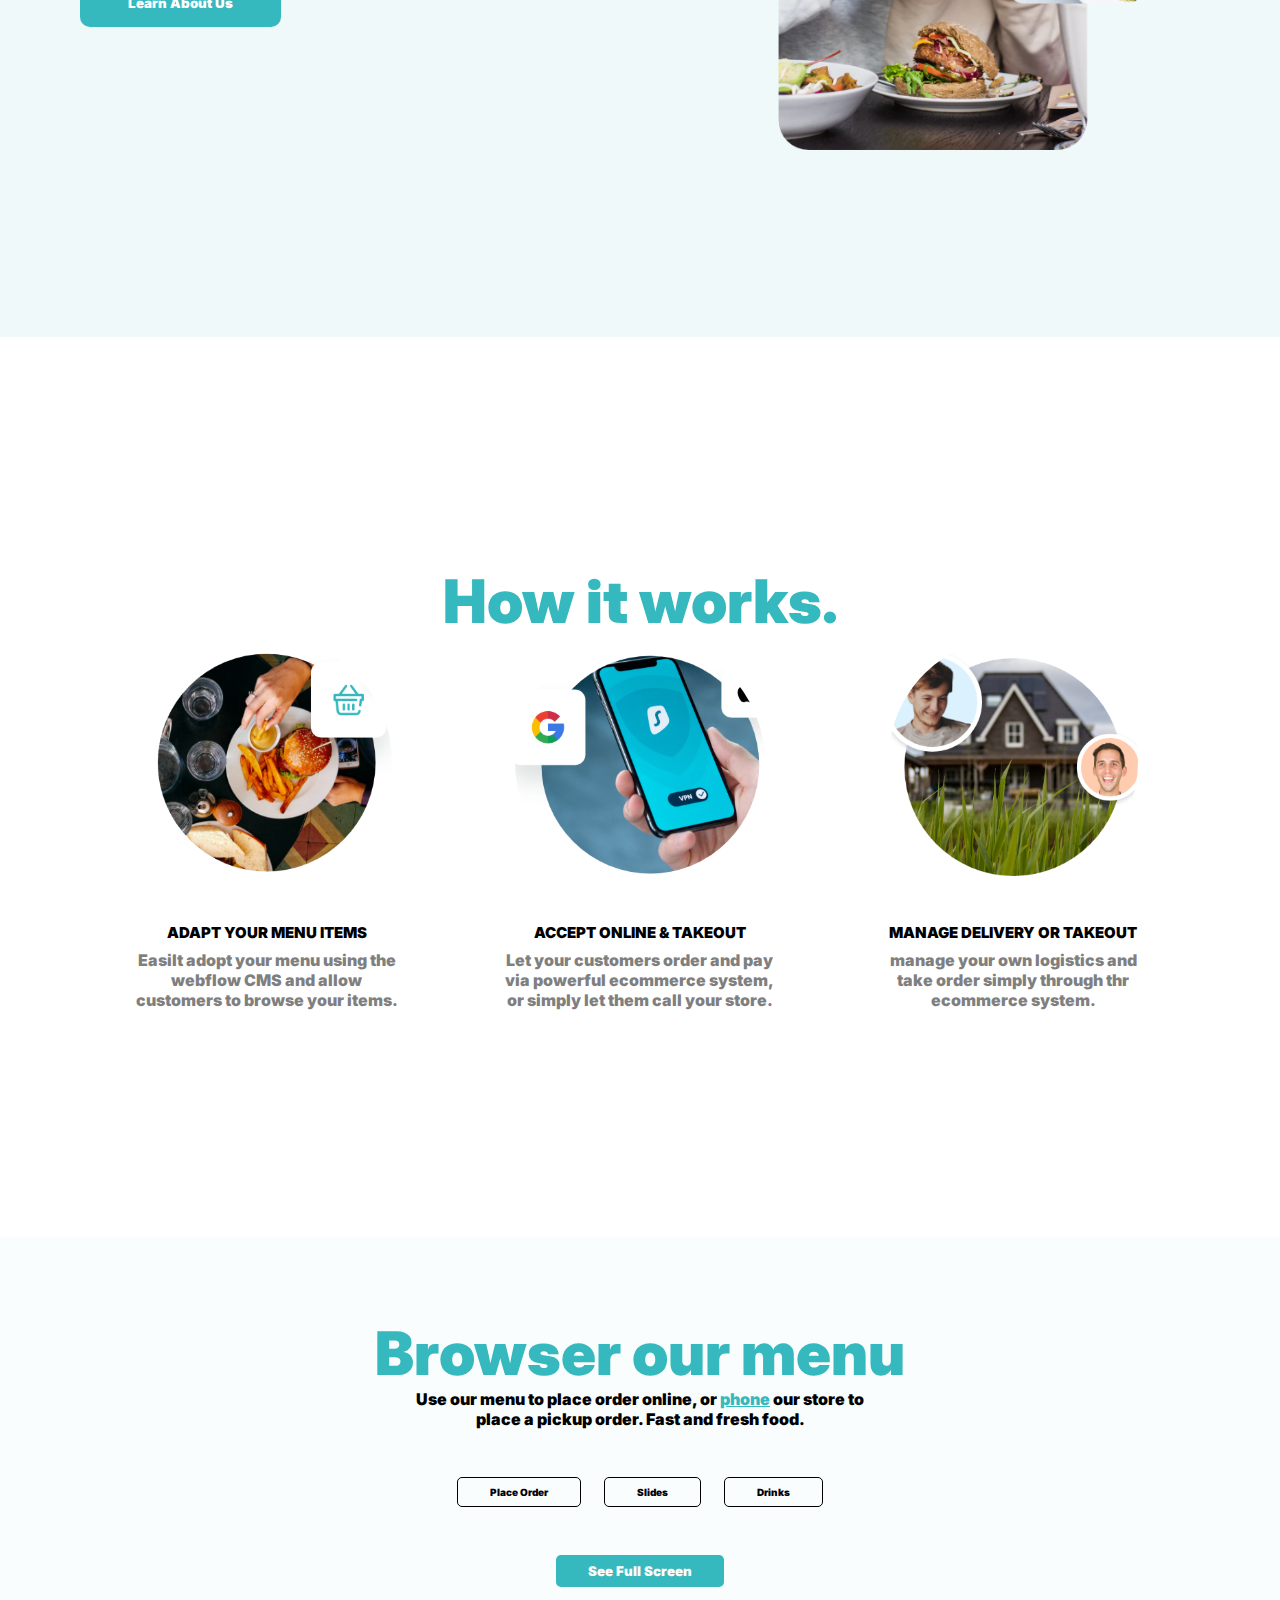
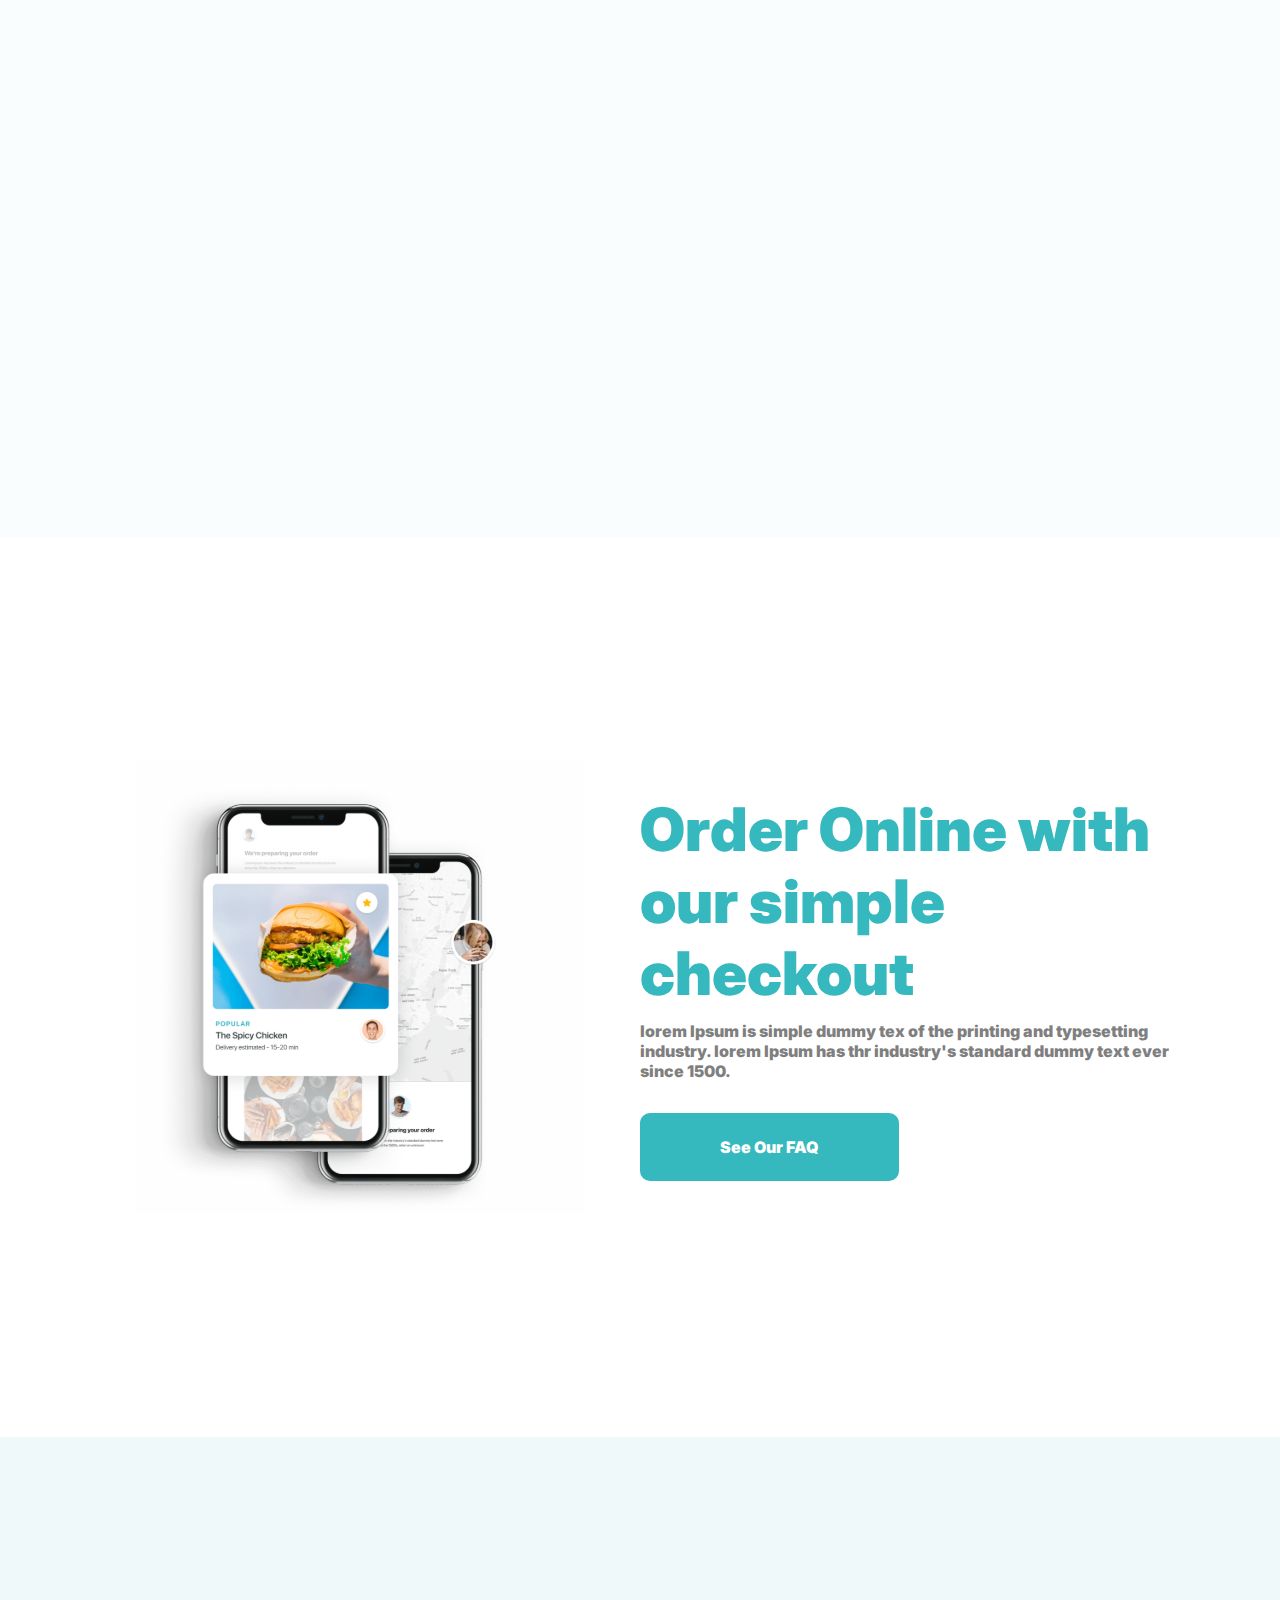
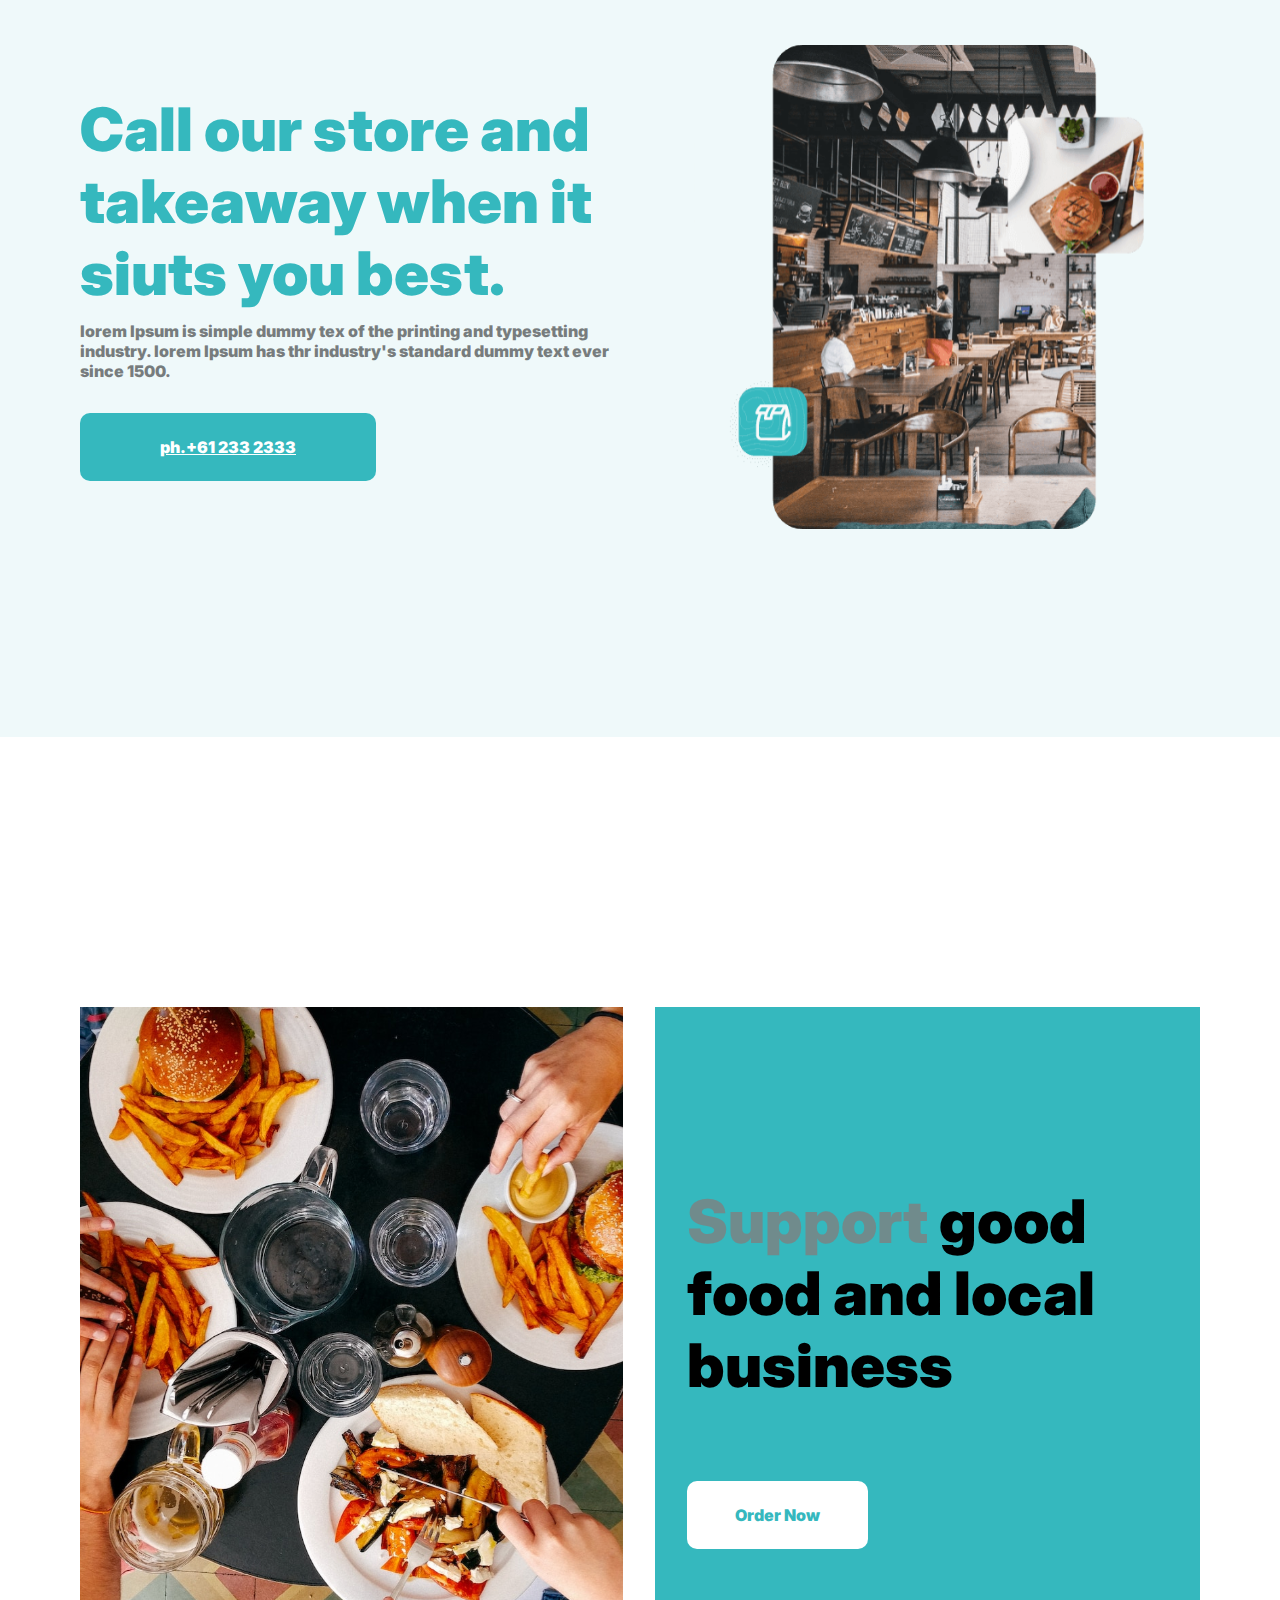
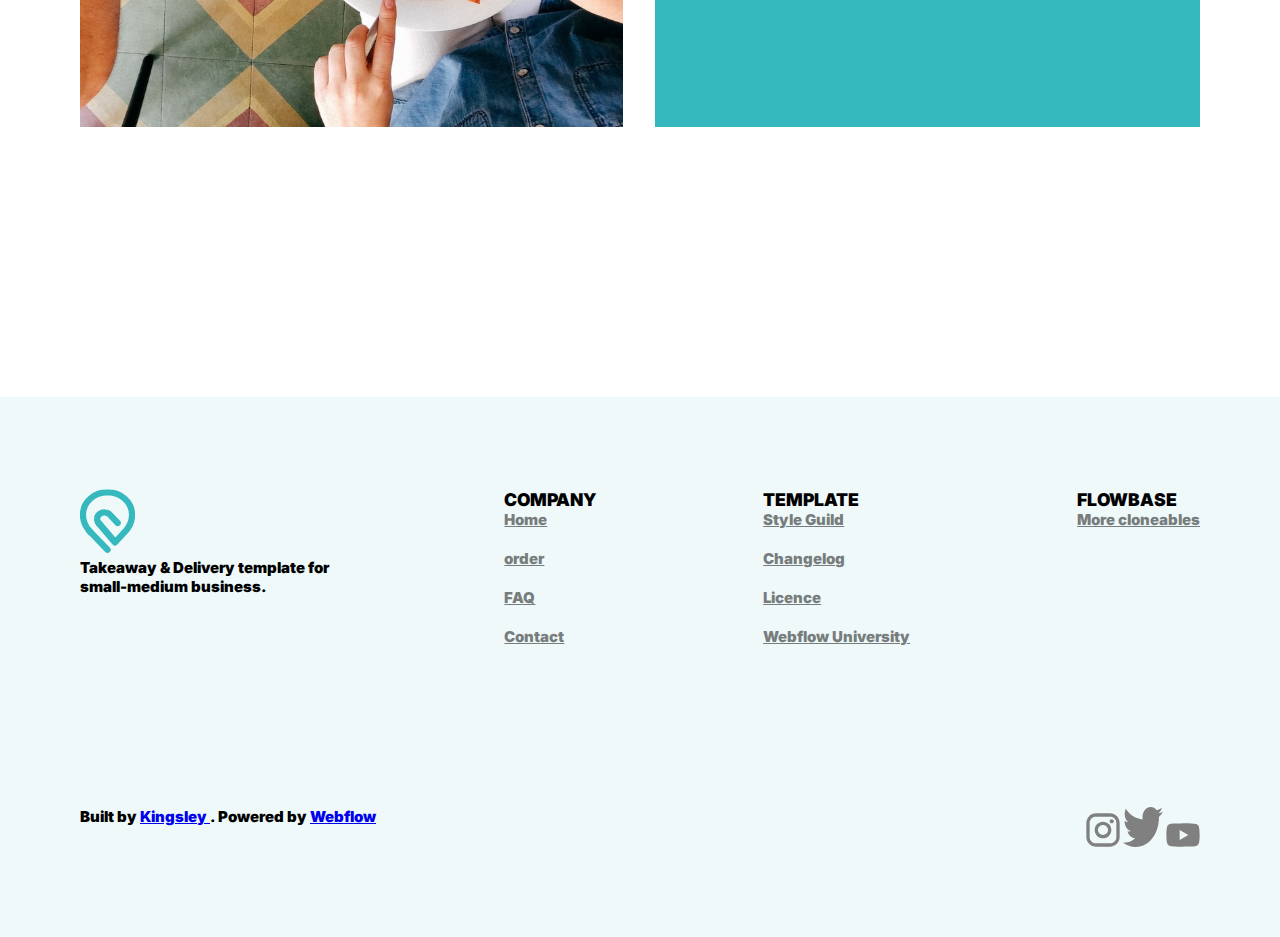
==== commit be34c65d: "update" ====
--- a/index.html
+++ b/index.html
@@ -8,21 +8,21 @@
 </head>
 <body>
     <header>
-        <SECtion class="small">
+        <section class="small">
             <p>We'ar open and available for take away & delivery.<span><a href="#">Order Now</a></span></p>
         </SECtion>
         <section class="nav-section">
             <img src="./images/logo 1 1.svg" alt="image here">
             <nav>
-                <ul>
-                    <li><a href="#" class="nav-item">Home</a></li>
-                    <li><a href="#" class="nav-item">Order</a></li>
-                    <li><a href="#" class="nav-item">Company</a></li>
-                    <li><a href="#" class="nav-item">FAQ</a></li>
-                    <li><a href="#" class="contact">Contact</a></li>
+                <ul class="nav-menu">
+                    <li><a href="./index.html" class="nav-item">Home</a></li>
+                    <li><a href="./othernow.html" class="nav-item">Order</a></li>
+                    <li><a href="./company.html" class="nav-item">Company</a></li>
+                    <li><a href="./faq.html" class="nav-item">FAQ</a></li>
+                    <li><a href="#" class="nav-item">Contact</a></li>
                 </ul>
                 <img src="./images/ic_round-shopping-cart.svg" alt="image here" class="cart">
-                <div class="hamburger">
+                <div class="hamburger" onclick="myFuncton">
                     <div class="nav-bar"></div>
                     <div class="nav-bar"></div>
                     <div class="nav-bar"></div>
@@ -184,9 +184,9 @@
             <section class="Company">
                 <h3>Company</h3>
                 <ul>
-                    <li><a href="#">Home</a></li>
-                    <li><a href="#">order</a></li>
-                    <li><a href="#">FAQ</a></li>
+                    <li><a href="./index.html">Home</a></li>
+                    <li><a href="./othernow.html">order</a></li>
+                    <li><a href="./faq.html">FAQ</a></li>
                     <li><a href="#">Contact</a></li>
                 </ul>
             </section>
--- a/style/style.css
+++ b/style/style.css
@@ -10,7 +10,6 @@
 
 header{
     width: 100%;
-    /* border: red solid; */
 }
 
 header p{
@@ -39,18 +38,20 @@
     justify-content: space-between;
     padding: 1rem 5rem;
 }
-
+li:nth-child(5){
+    border-bottom: 2px solid #00000080;
+}
 nav,ul{
     gap: 20px;
     list-style: none;
 }
 
 .nav-item{
-    text-decoration: none   ;
+    text-decoration: none;
 }
 
 li a{
-    color:#00000080;;
+    color:#00000080;
 }
 
 .hamburger{
@@ -80,7 +81,6 @@
     justify-content: center;
     align-items: center;
     padding: 0 5rem;
-    /* border: blue solid; */
     height:100vh;
 }
 
@@ -309,7 +309,7 @@
     display: flex;
     justify-content: center;
     align-items: center;
-    width: 50%;
+    max-width: 100%;
 }
 .hero-image-4{
     max-width: 80%;
@@ -361,7 +361,7 @@
 
 footer{
     width: 100%;
-    height: 100vh;
+    height: 60vh;
     background-color: #EFF9FA;
     display: flex;
     flex-direction: column;
@@ -377,12 +377,13 @@
 .top{
     display: flex;
     justify-content: space-between;
-    height: 70%;
+    height: 50%;
 }
 .down{
     display: flex;
     justify-content: space-between;
-    height: 30%;
+    height: 10%;
+    margin-top: 8rem;
 }
 
 footer ul{
@@ -392,12 +393,17 @@
 h3{
     text-transform: uppercase;
 }
+
 /* -----------------------------mobile view -------------------------------------*/
+
 @media (max-width:480px) {
     .bts {
             display: grid;
             gap: 1rem;
         }    
+    .footer-logo{
+    width: 100%;
+    }
 }
 
 @media (max-width:1000px){
@@ -415,11 +421,38 @@
 
     }
     header ul{
-        display: none;
-    }
+        flex-direction: column;
+        position:fixed;
+        background-color:#FFFFFF;
+        width: 100%;
+        padding: 5rem 1rem;
+        bottom: 100%;
+        right: 0%;
+        z-index: 1;
+        align-items: flex-start;
+        justify-content: center;
+        transition: 0.7s ease;
+        box-shadow: 0 2px 5px rgba(0, 0, 0, 0.04);
+        height: 50%;
+    }
+
+    header ul.active{
+        top:18%;
+        bottom: 0%;
+    }
+    
     .hamburger{
         display: block;
     }
+    .hamburger.active .nav-bar:nth-child(2){
+        opacity: 0;
+    }
+    .hamburger.active .nav-bar:nth-child(1){
+        transform: translateY(10px) rotate(45deg);
+    }
+    .hamburger.active .nav-bar:nth-child(3){
+        transform: translateY(-10px) rotate(-45deg);
+    }
     .vector-bg{
         padding: 0;
     }
@@ -433,7 +466,7 @@
         width: 100%;
         text-align: center;
         padding: 0 2rem;
-        height: 150vh;
+        height: 120vh;
         place-items: center;
     }
     .section-1 .article{
@@ -455,12 +488,12 @@
 
     .section-3{
         padding: 0;
-        height: 200vh;
+        height: 150vh;
         display: grid;
         margin: 5rem 0;
     }
     .about{
-        height: 200vh;
+        height: 150vh;
     }
     
     .about article p{
@@ -491,7 +524,7 @@
         flex-direction: column-reverse;
         text-align: center;
         padding: 2rem;
-        height: 150vh;
+        height: 120vh;
         justify-content: center;
     }
     
@@ -516,14 +549,13 @@
         height: auto;
     }
     .section-6{
-        /* flex-direction: column;*/
         text-align: center;
         display: grid;
         grid-template-rows: 1fr 1fr;
         place-items: center;
         gap: 2rem;
         padding: 0 2rem;
-        height: 150vh;
+        height: 120vh;
     }
     .section-6 article{
         width: 100%;
@@ -542,16 +574,26 @@
     }
     .section-7 article{
         width: 100%;
-        /* height: 30vh; */
+        
     }
     footer{
         padding: 2rem;
-        height: 180vh;
+        height: 100vh;
     }
     .big-image-5{
         width: 100%;
     }
+        .down {
+            height: 20%;
+        }
+
+    .top{
+    height: 80%;
+}
     .top,.down{
         flex-direction: column;
     }
+        .footer-logo {
+            width: 100%;
+        }
 }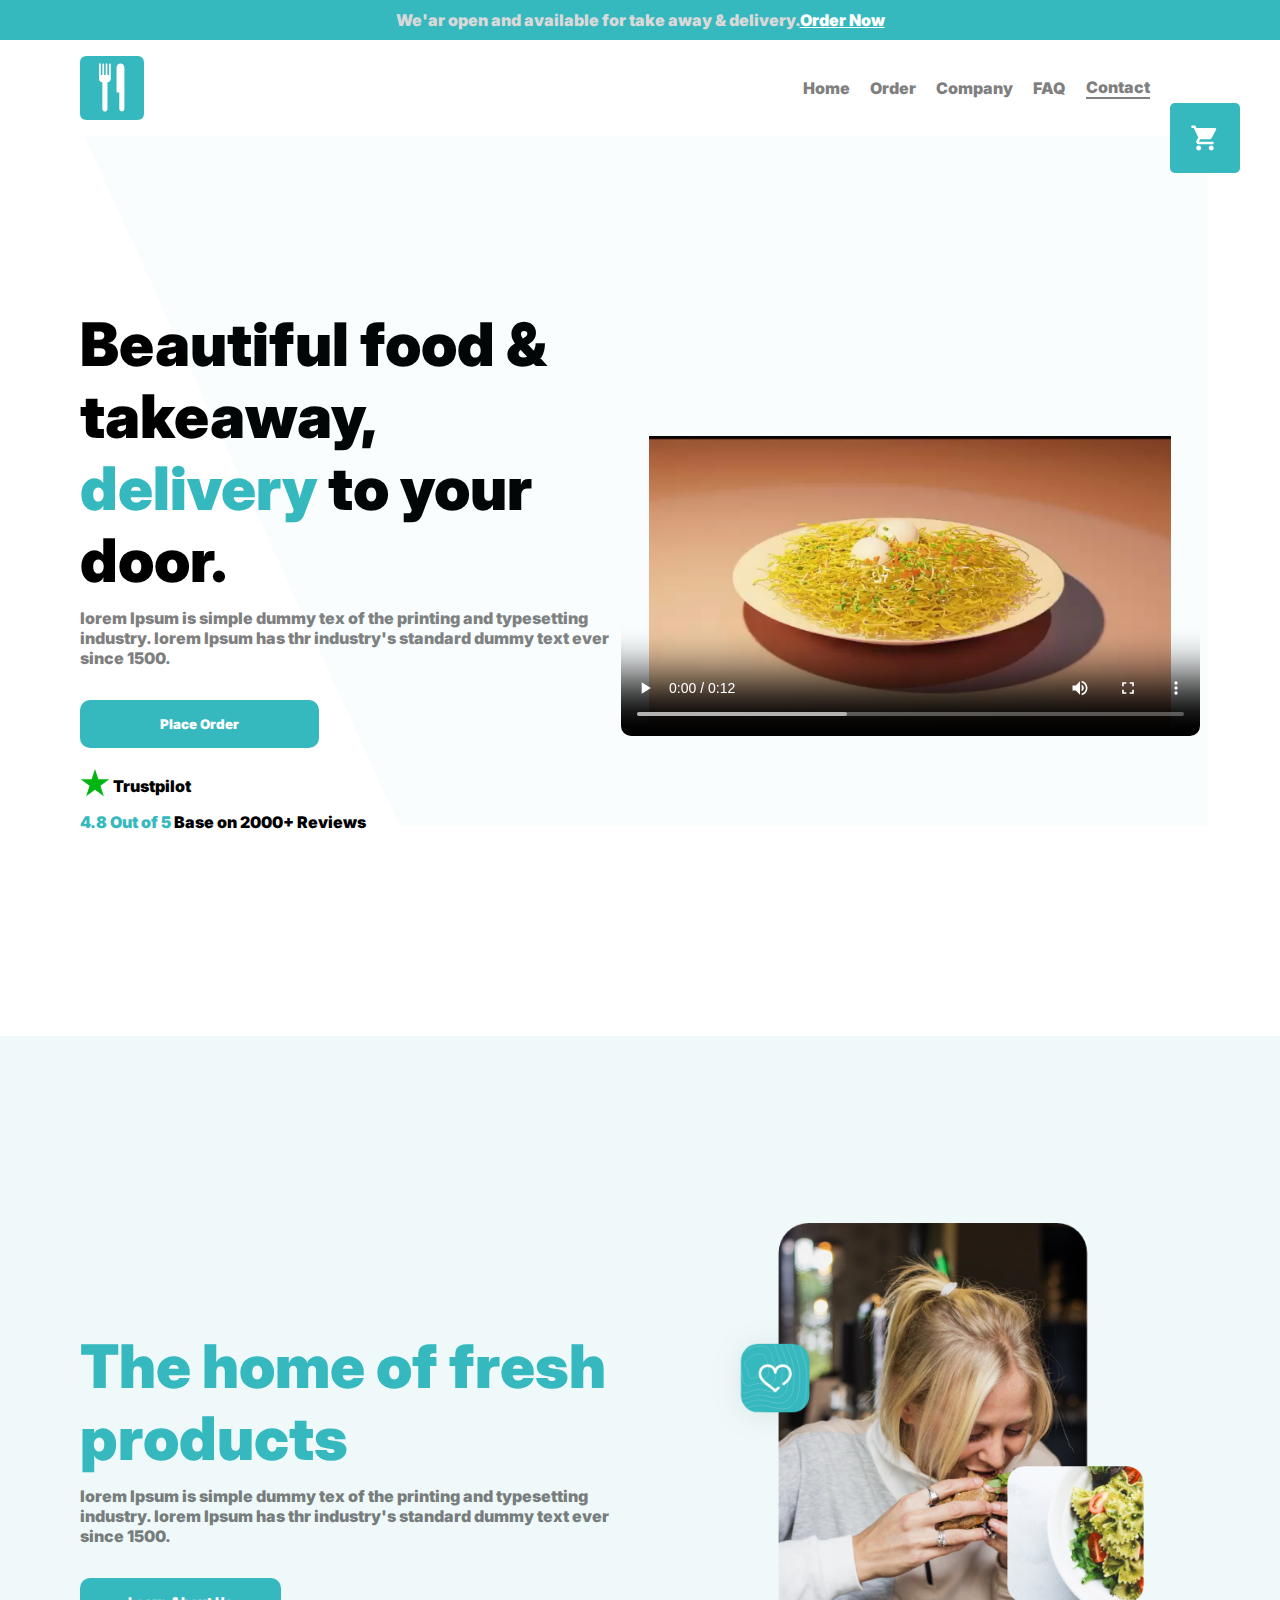
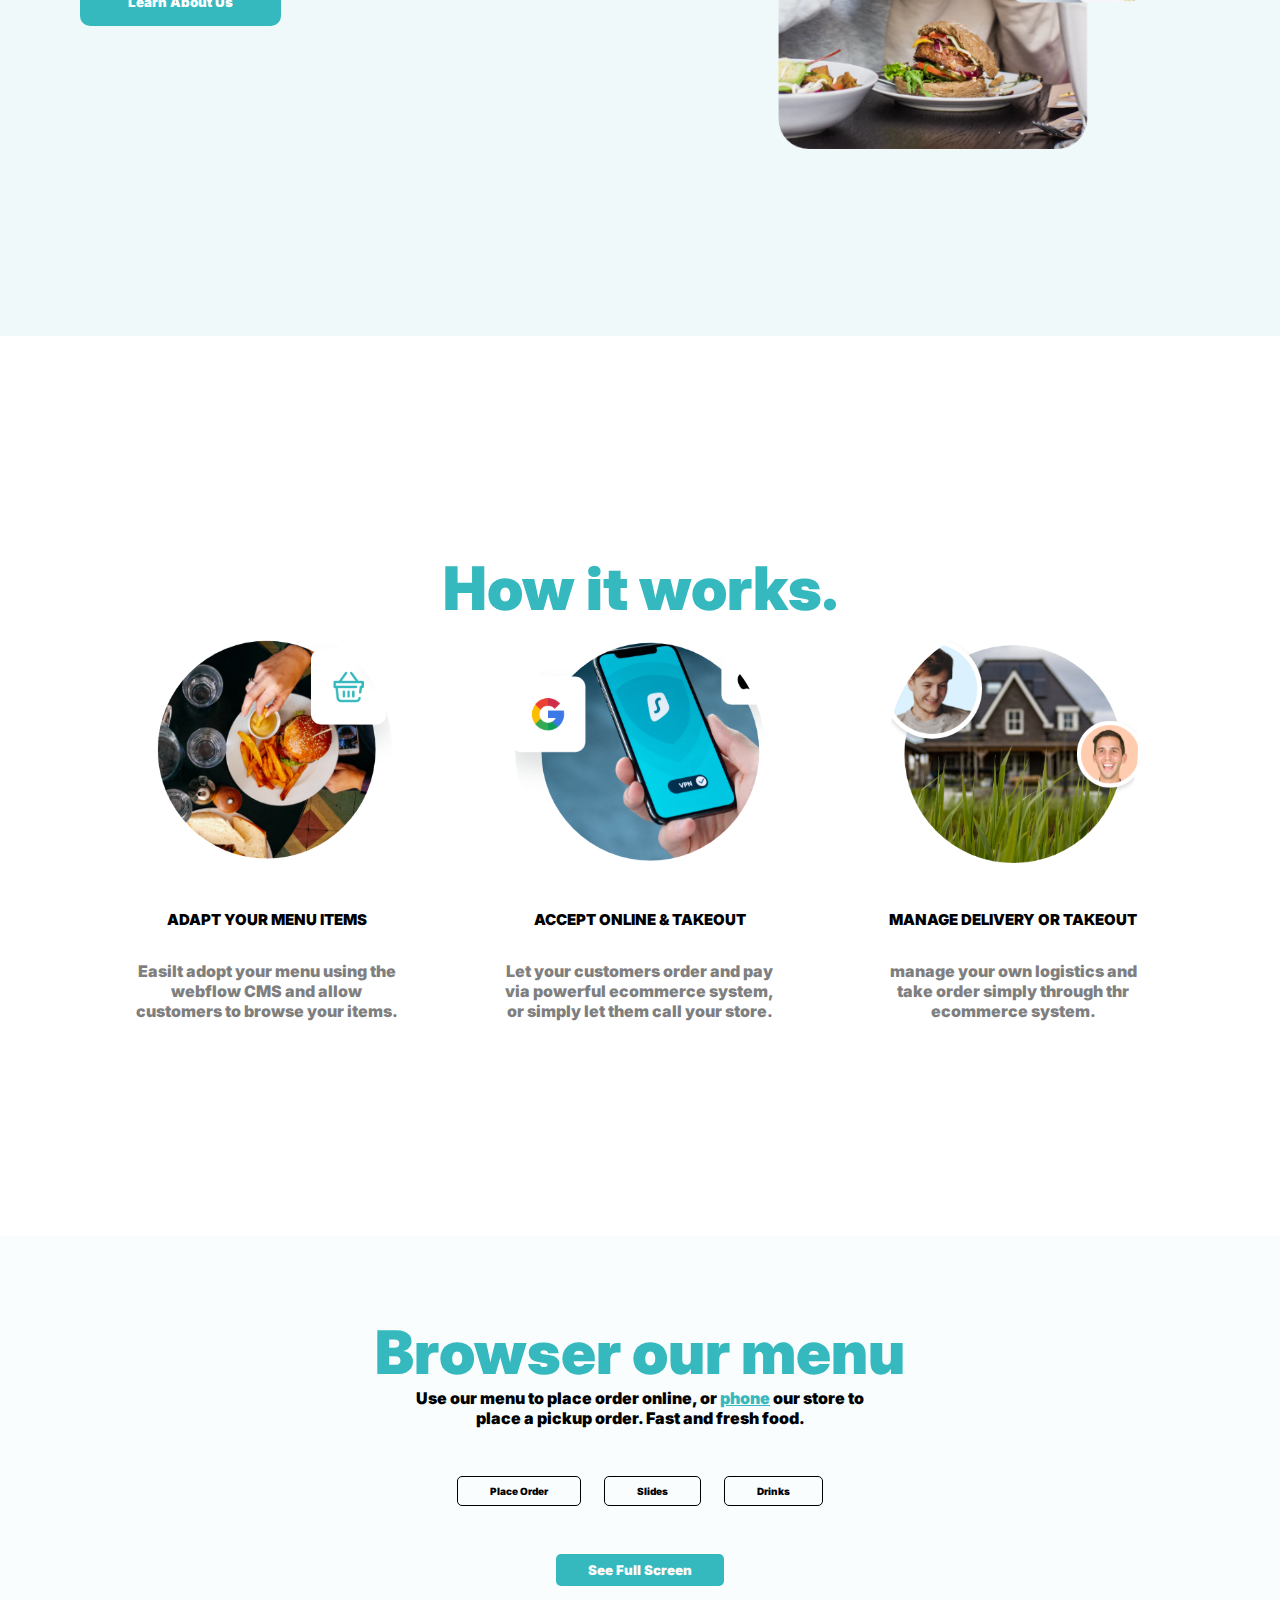
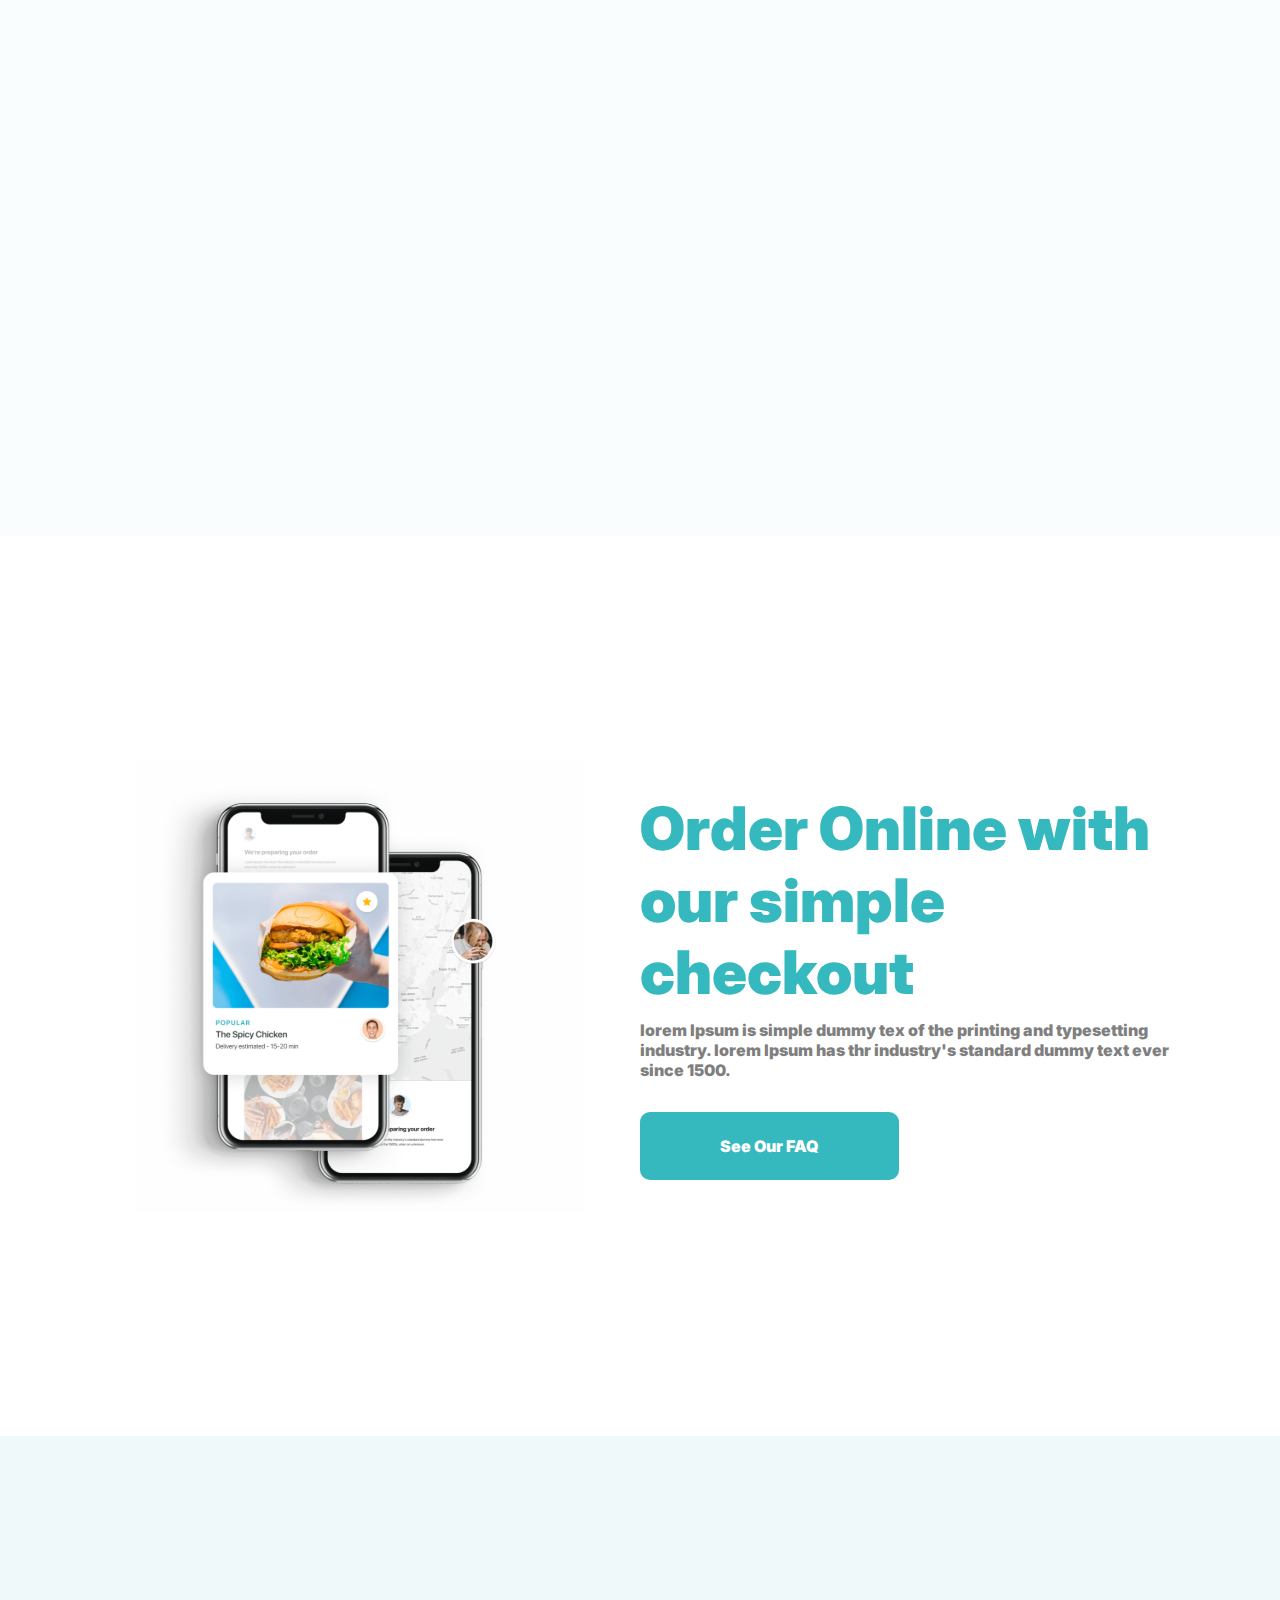
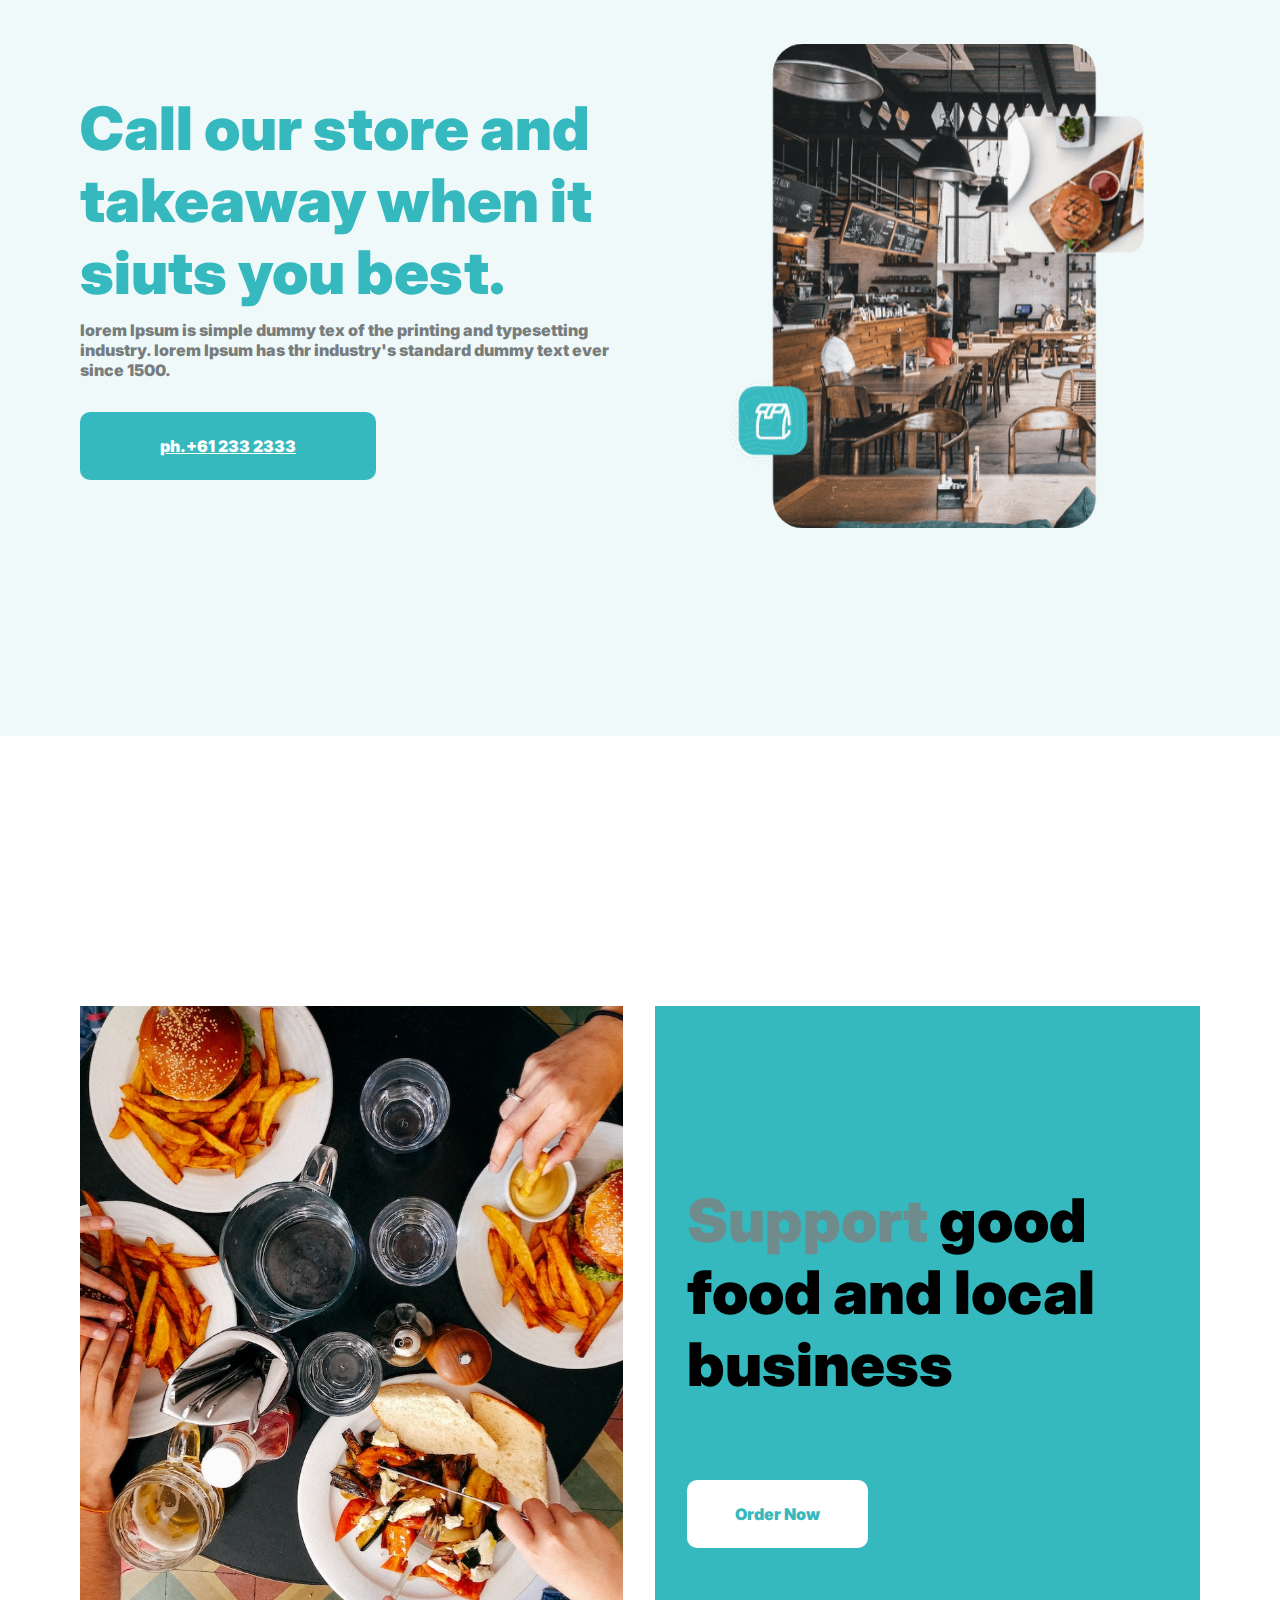
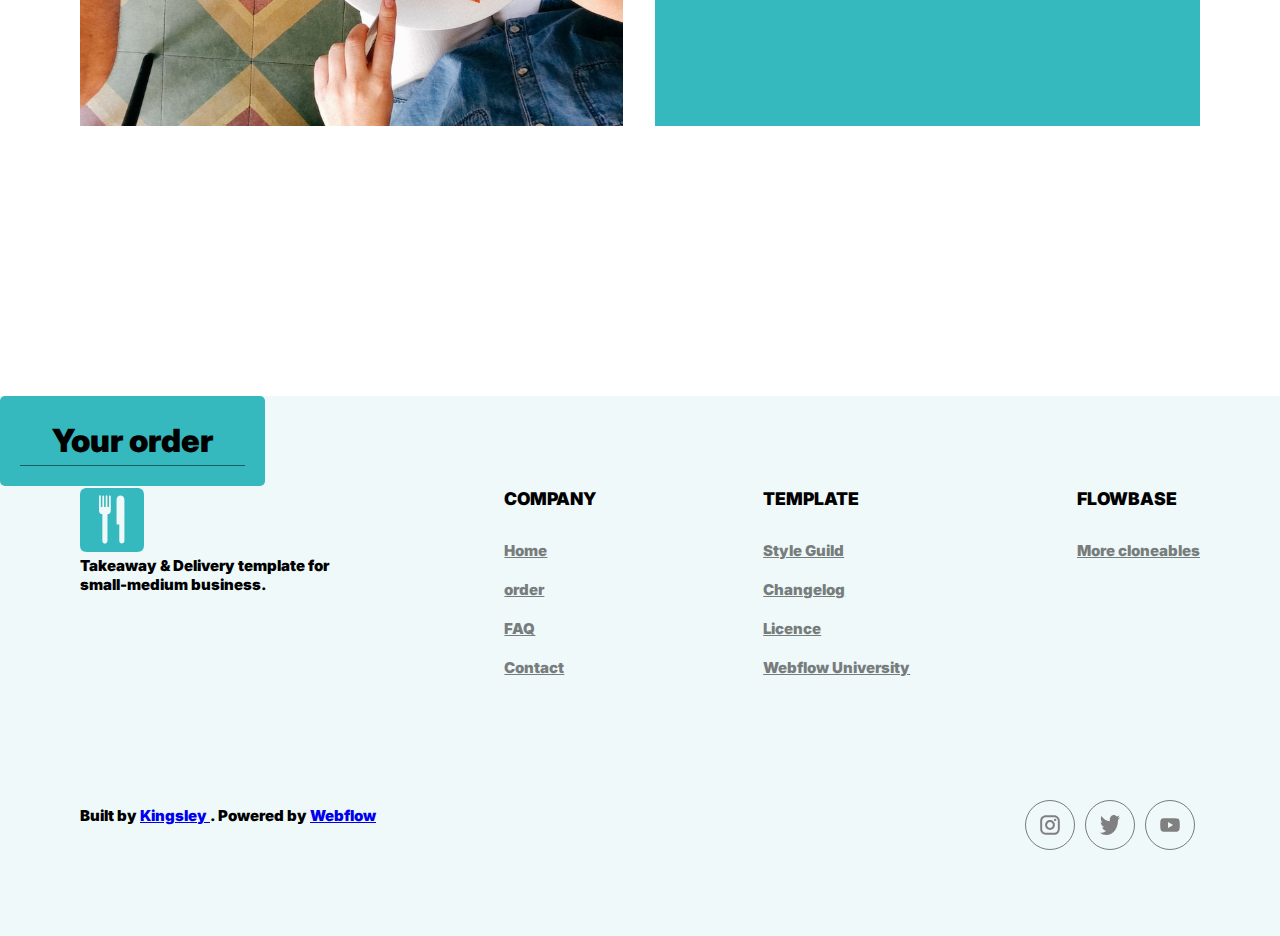
==== commit d333832e: "update" ====
--- a/index.html
+++ b/index.html
@@ -9,20 +9,23 @@
 <body>
     <header>
         <section class="small">
-            <p>We'ar open and available for take away & delivery.<span><a href="#">Order Now</a></span></p>
+            <p>We'ar open and available for take away & delivery.<span><a href="./order.html">Order Now</a></span></p>
         </SECtion>
         <section class="nav-section">
-            <img src="./images/logo 1 1.svg" alt="image here">
+            <img src="./images/logo icon.svg" alt="image here">
             <nav>
                 <ul class="nav-menu">
                     <li><a href="./index.html" class="nav-item">Home</a></li>
-                    <li><a href="./othernow.html" class="nav-item">Order</a></li>
+                    <li><a href="./order.html" class="nav-item">Order</a></li>
                     <li><a href="./company.html" class="nav-item">Company</a></li>
                     <li><a href="./faq.html" class="nav-item">FAQ</a></li>
                     <li><a href="#" class="nav-item">Contact</a></li>
                 </ul>
-                <img src="./images/ic_round-shopping-cart.svg" alt="image here" class="cart">
-                <div class="hamburger" onclick="myFuncton">
+                <div class="cart-container">
+                    <div class="count">0</div>
+                    <img src="./images/ic_round-shopping-cart.svg" alt="image here" class="cart">
+                </div>
+                <div class="hamburger">
                     <div class="nav-bar"></div>
                     <div class="nav-bar"></div>
                     <div class="nav-bar"></div>
@@ -52,9 +55,10 @@
             </p>
             <p><span>4.8 Out of 5 </span>Base on 2000+ Reviews</p>
         </div>
-        <div class="big-image">
+        <video src="./video/VID-20230824-WA0005.mp4" controls></video>
+        <!-- <div class="big-image">
             <img src="./images/Rectangle 12.svg" alt="" class="hero-image-1">
-        </div>
+        </div> -->
     </section>
 
     <section class="section-2">
@@ -162,7 +166,6 @@
             <img src="./images/work 13 1.svg" alt="image here" class="hero-image-4">
         </div>
     </section>
-
     <section class="section-7">
         <div class="big-image-5">
         </div>
@@ -175,10 +178,22 @@
                 </button>
         </div>
     </section>
+    <main class="cart">
+        <header class="cart-header">
+            <h1>Your order</h1>
+            <div class="hamburger">
+                <div class="bar"></div>
+                <div class="bar"></div>
+            </div>
+        </header>
+        <main>
+            <p></p>
+        </main>
+    </main>
     <footer>
         <div class="top">
             <section class="footer-logo">
-                <img src="./images/logo 1 1.svg" alt="image here">
+                <img src="./images/logo icon.svg" alt="image here">
                 <p>Takeaway & Delivery template for small-medium business.</p>
             </section>
             <section class="Company">
@@ -211,9 +226,9 @@
                 Built by <a href="#">Kingsley </a>. Powered by <a href="#">Webflow</a>
             </section>
             <section class="social-network">
-                <img src="./images/Vector.svg" alt="imahge here">
-                <img src="./images/Vector-1.svg" alt="imahge here">
-                <img src="./images/Vector-2.svg" alt="imahge here">
+                <div class="social-icon"><img src="./images/Vector.svg" alt="imahge here"></div>
+                <div class="social-icon"><img src="./images/Vector-1.svg" alt="imahge here"></div>
+                <div class="social-icon"><img src="./images/Vector-2.svg" alt="imahge here"></div>
             </section>
         </div>
     </footer>
--- a/style/style.css
+++ b/style/style.css
@@ -22,11 +22,24 @@
 header span a{
     color: #FFFFFF;
 }
-
+.count{
+    background-color: #ffffff;
+    position: relative;
+    border-radius: 100%;
+    height: 30px;
+    width: 30px;
+    top: 25px;
+    left: 45px;
+    display: flex;
+    align-items: center;
+    justify-content: center;
+    color: #35B8BE;
+}
 .cart{
     background-color: #35B8BE;
-    padding: 7px;
+    padding: 20px;
     border-radius: 5px;
+    display: flex;
 }
 
 .nav-section, nav, ul{
@@ -38,6 +51,7 @@
     justify-content: space-between;
     padding: 1rem 5rem;
 }
+
 li:nth-child(5){
     border-bottom: 2px solid #00000080;
 }
@@ -87,6 +101,12 @@
 .section-1 .article{
     width: 50%;
     margin-bottom: 2rem;
+}
+
+video{
+    width: 600px;
+    height: 300px;
+    border-radius: 10px;
 }
 
 .big-image{
@@ -392,8 +412,56 @@
 }
 h3{
     text-transform: uppercase;
-}
-
+    margin-bottom:2rem;
+}
+.social-network{
+    display: flex;
+    align-items: center;
+    justify-content: flex-start;
+}
+
+.social-network img{
+    width: 20px;
+}
+
+.social-icon{
+    border: 1px solid #00000080;
+    padding: 20px;
+    margin: 5px;
+    border-radius: 50%;
+    width: 50px;
+    height: 50px;
+    display: flex;
+    align-items: center;
+    justify-content: center;
+}
+
+.cart{
+    position: absolute;
+    z-index: 1;
+}
+.cart-header{
+    width: 100%;
+    border-bottom:1px solid #00000080;
+    height: 50px;
+    display: flex;
+    justify-content: space-between;
+    align-items: center;
+    padding: 0 2rem;
+}
+.bar{
+    height: 2px;
+    width: 20px;
+    background-color: black;
+    margin: 5px 0;
+}
+
+.bar:nth-child(1){
+    transform:translateY(3px) rotate(45deg);
+}
+.bar:nth-child(2) {
+    transform:translateY(-5px) rotate(-45deg);
+}
 /* -----------------------------mobile view -------------------------------------*/
 
 @media (max-width:480px) {
@@ -555,7 +623,7 @@
         place-items: center;
         gap: 2rem;
         padding: 0 2rem;
-        height: 120vh;
+        height: 150vh;
     }
     .section-6 article{
         width: 100%;
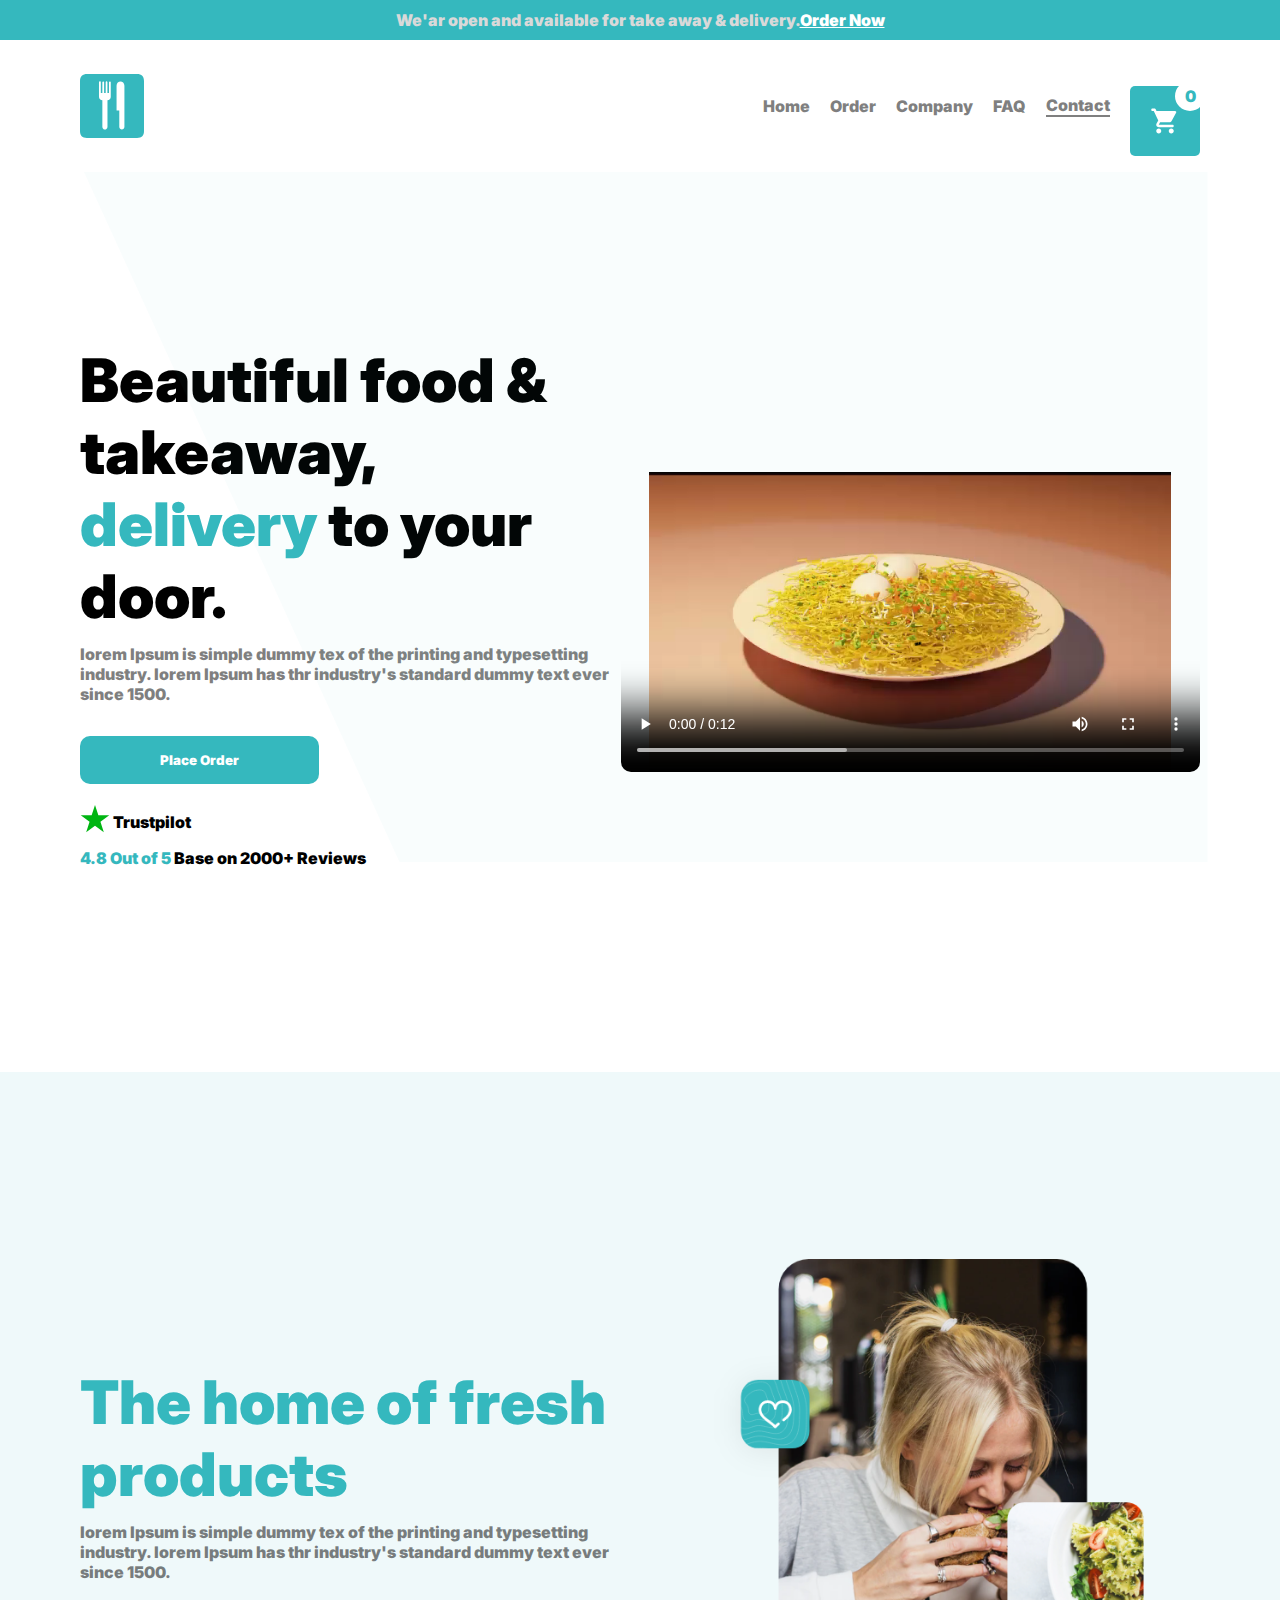
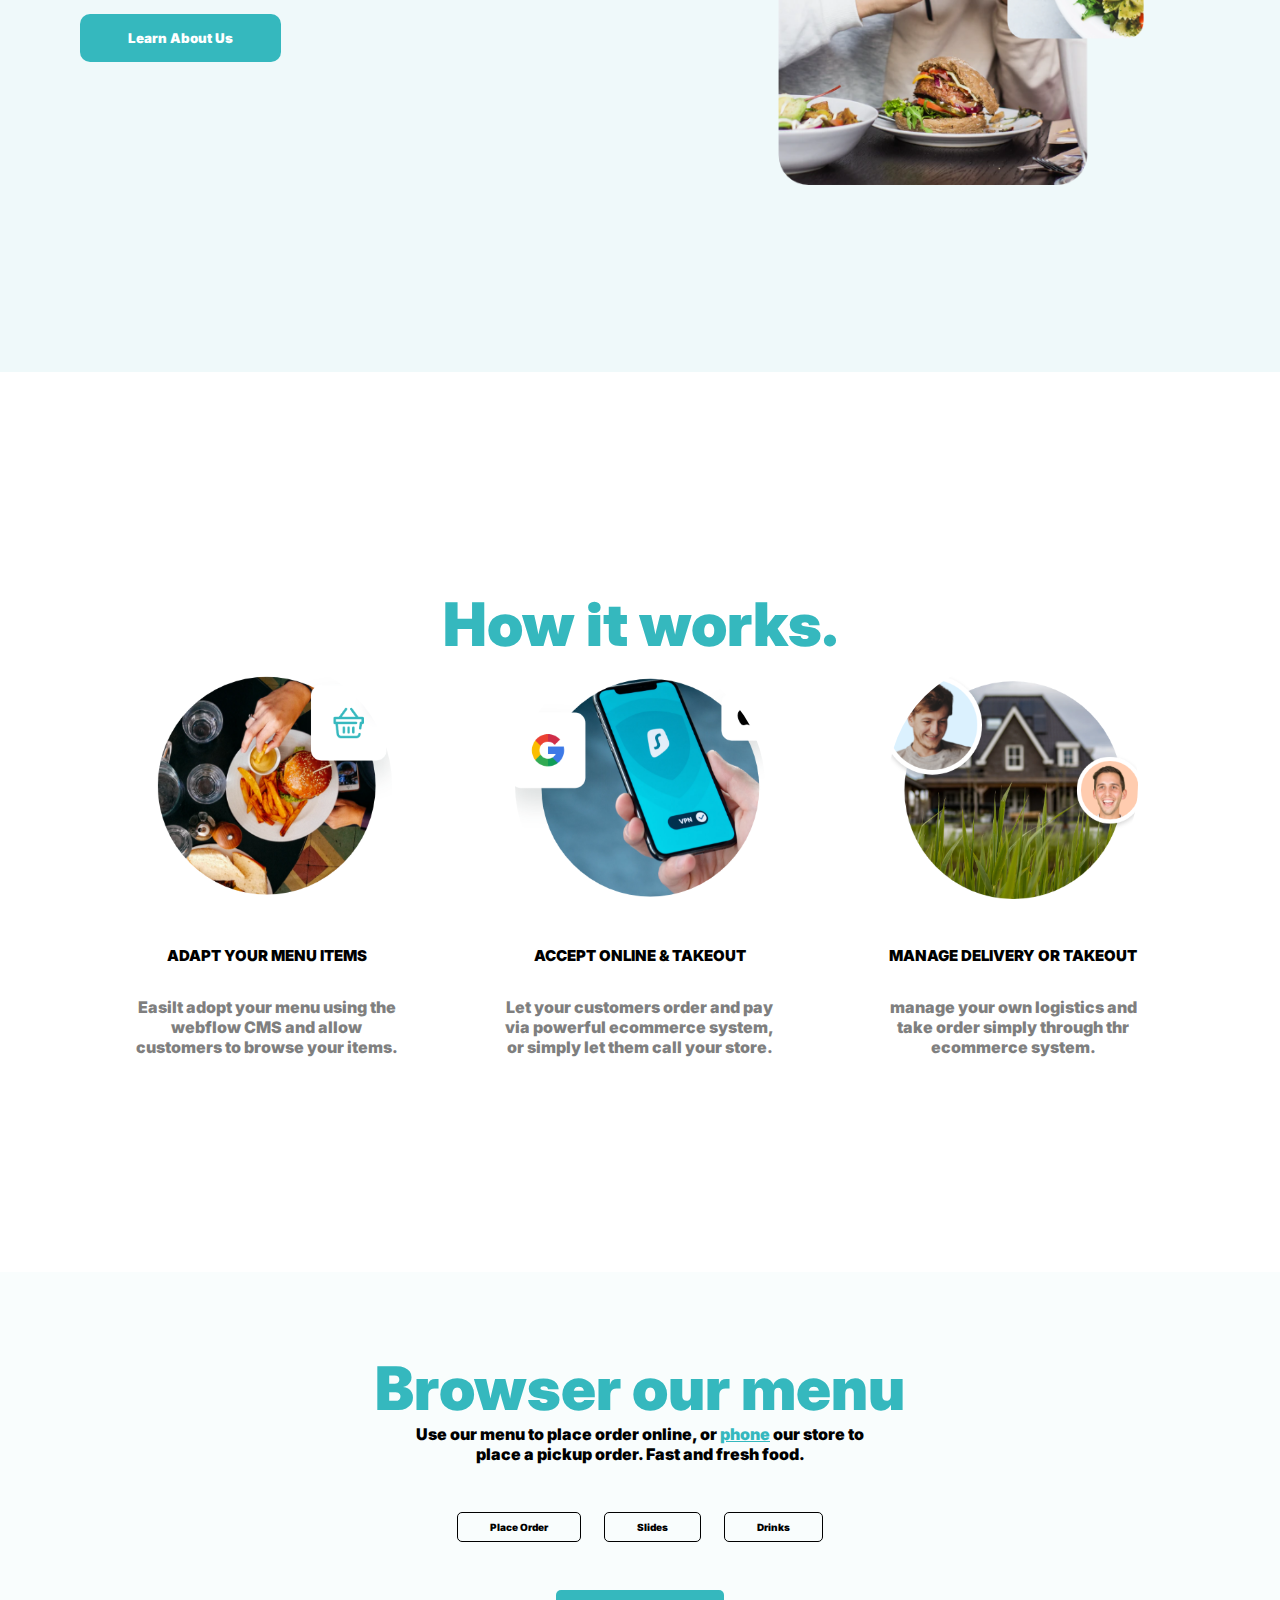
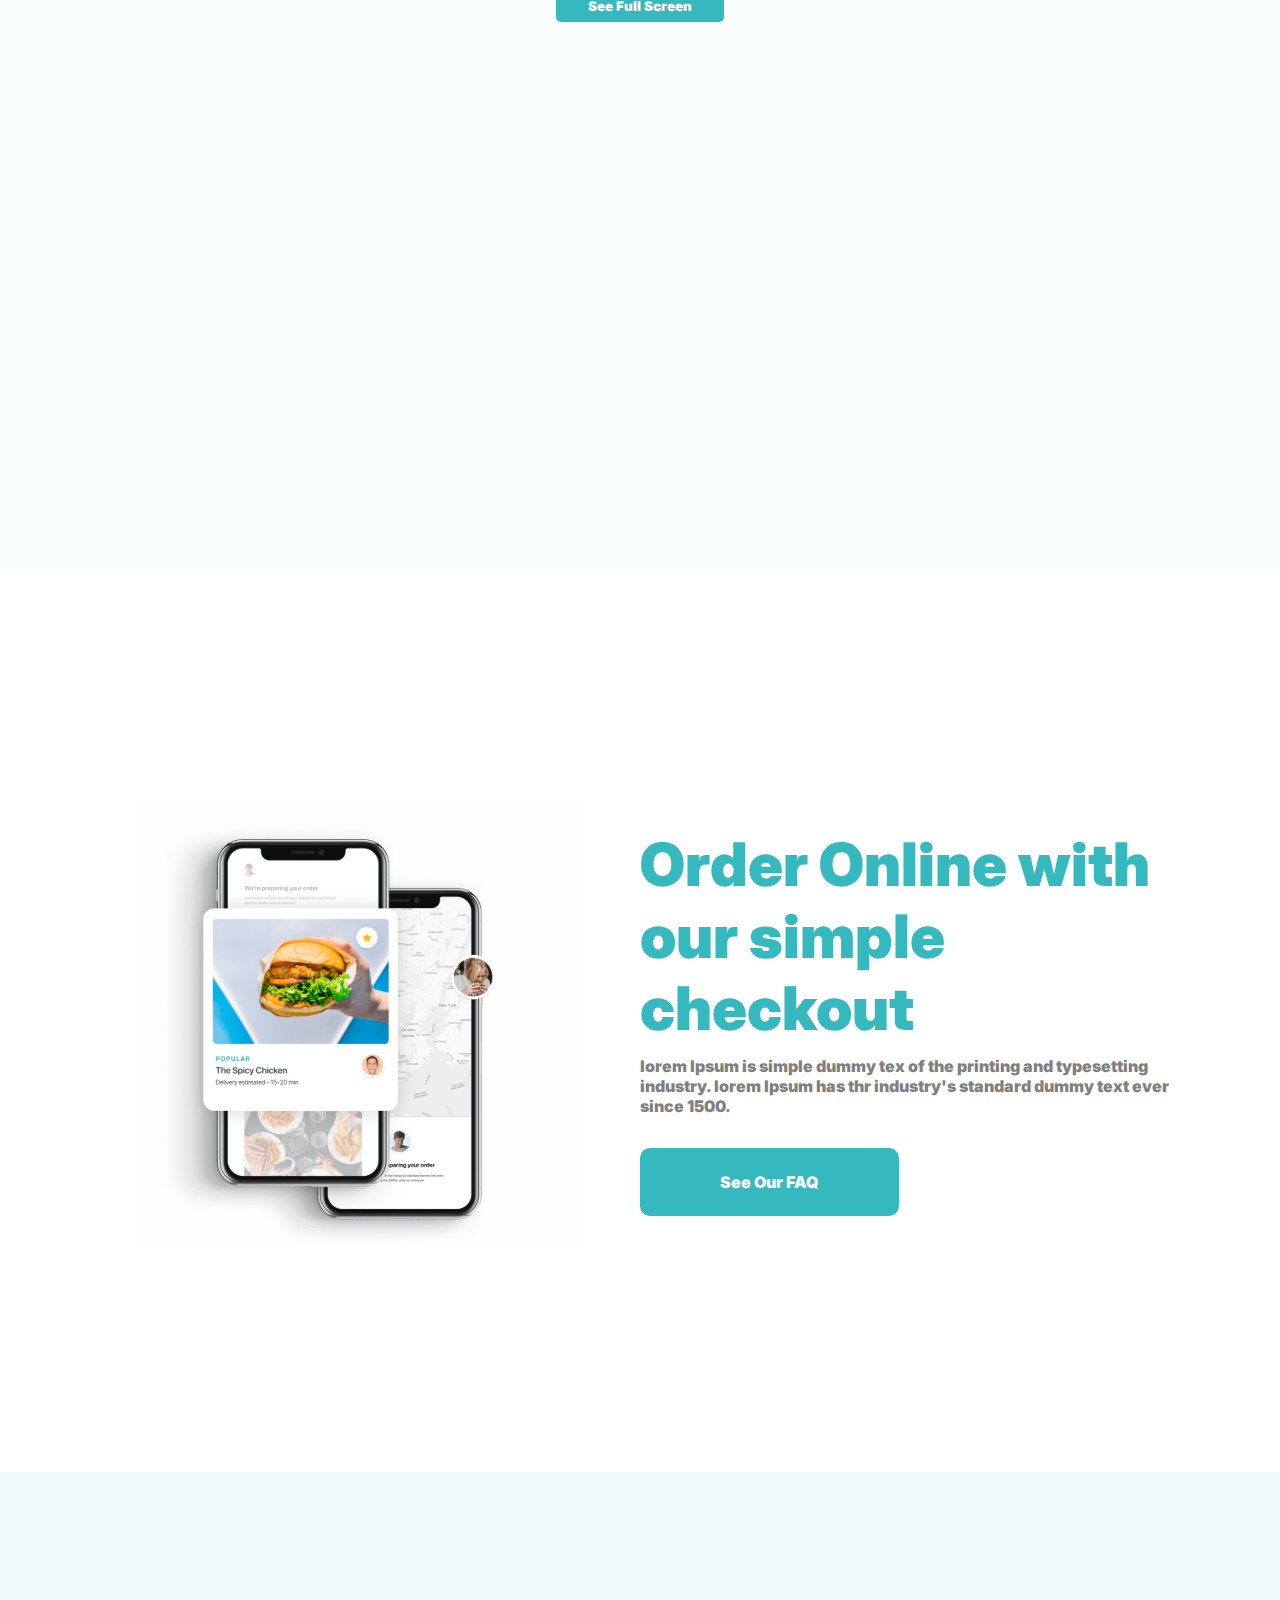
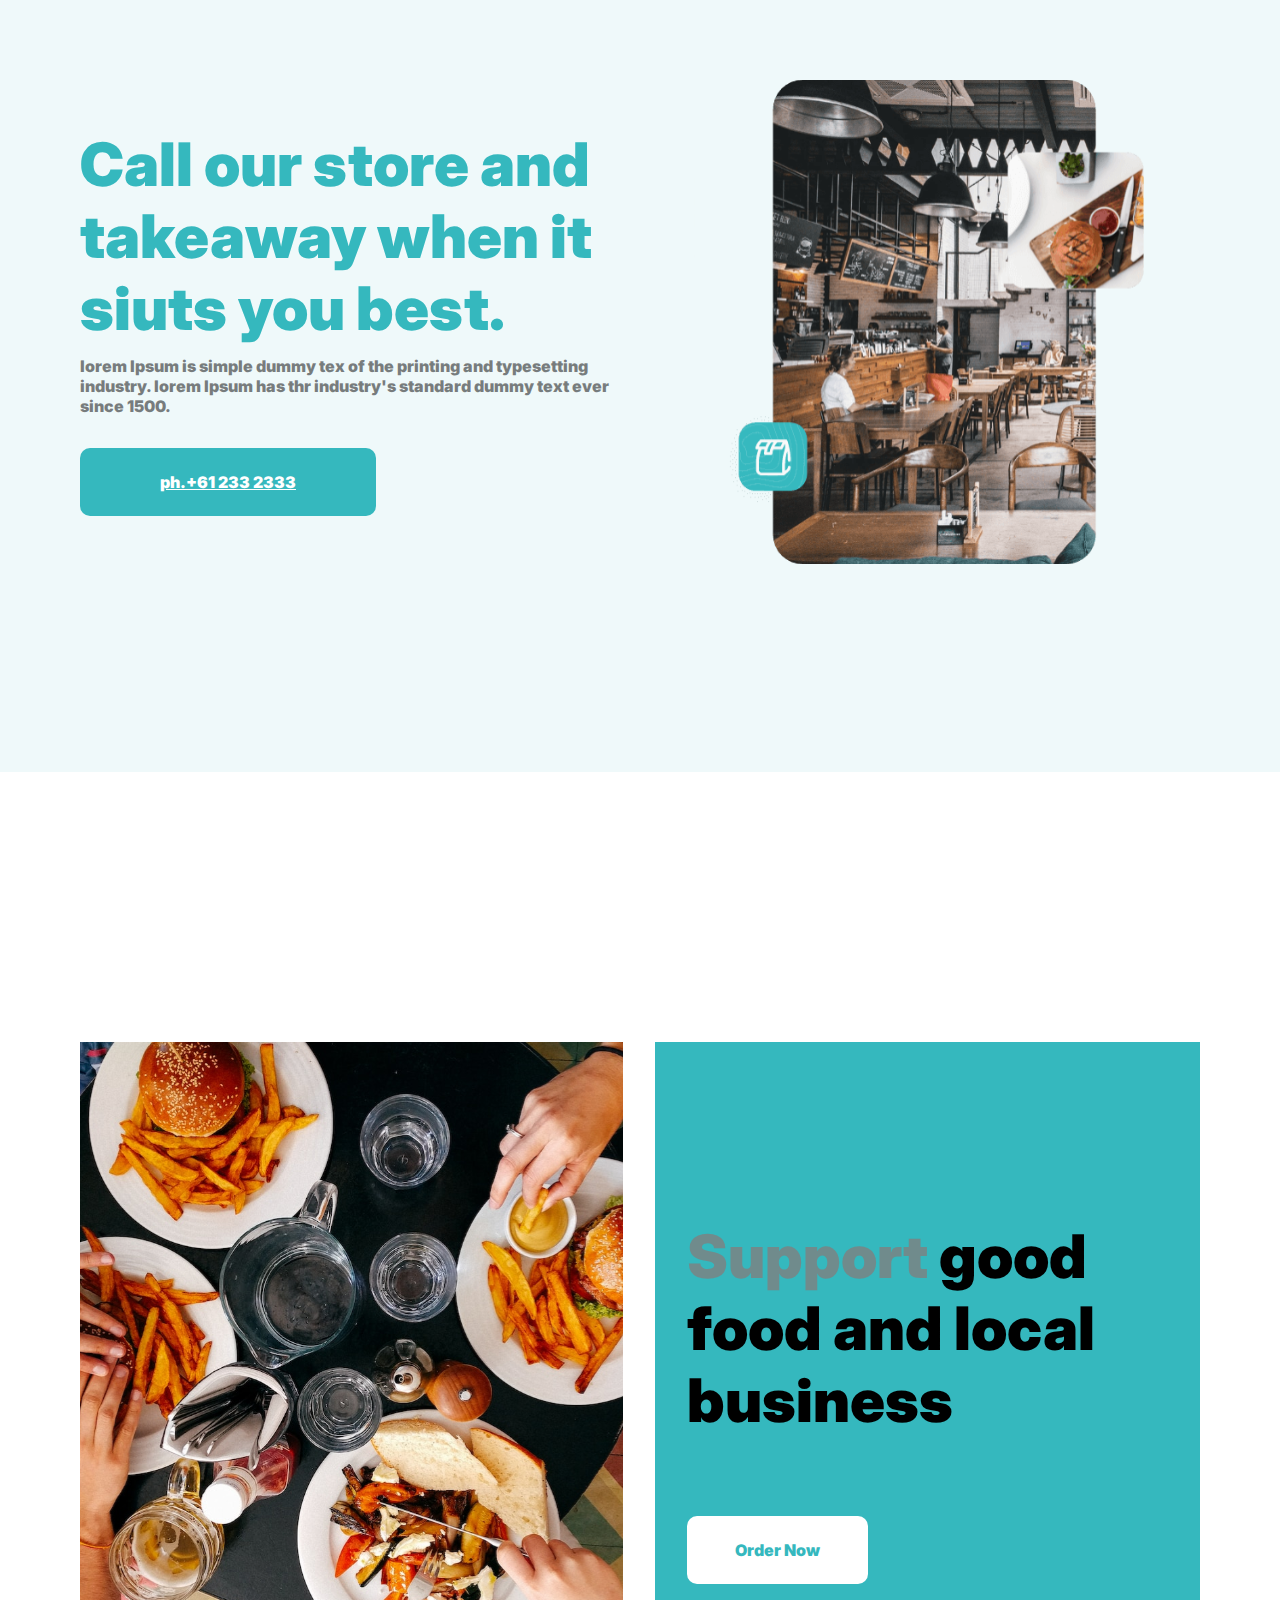
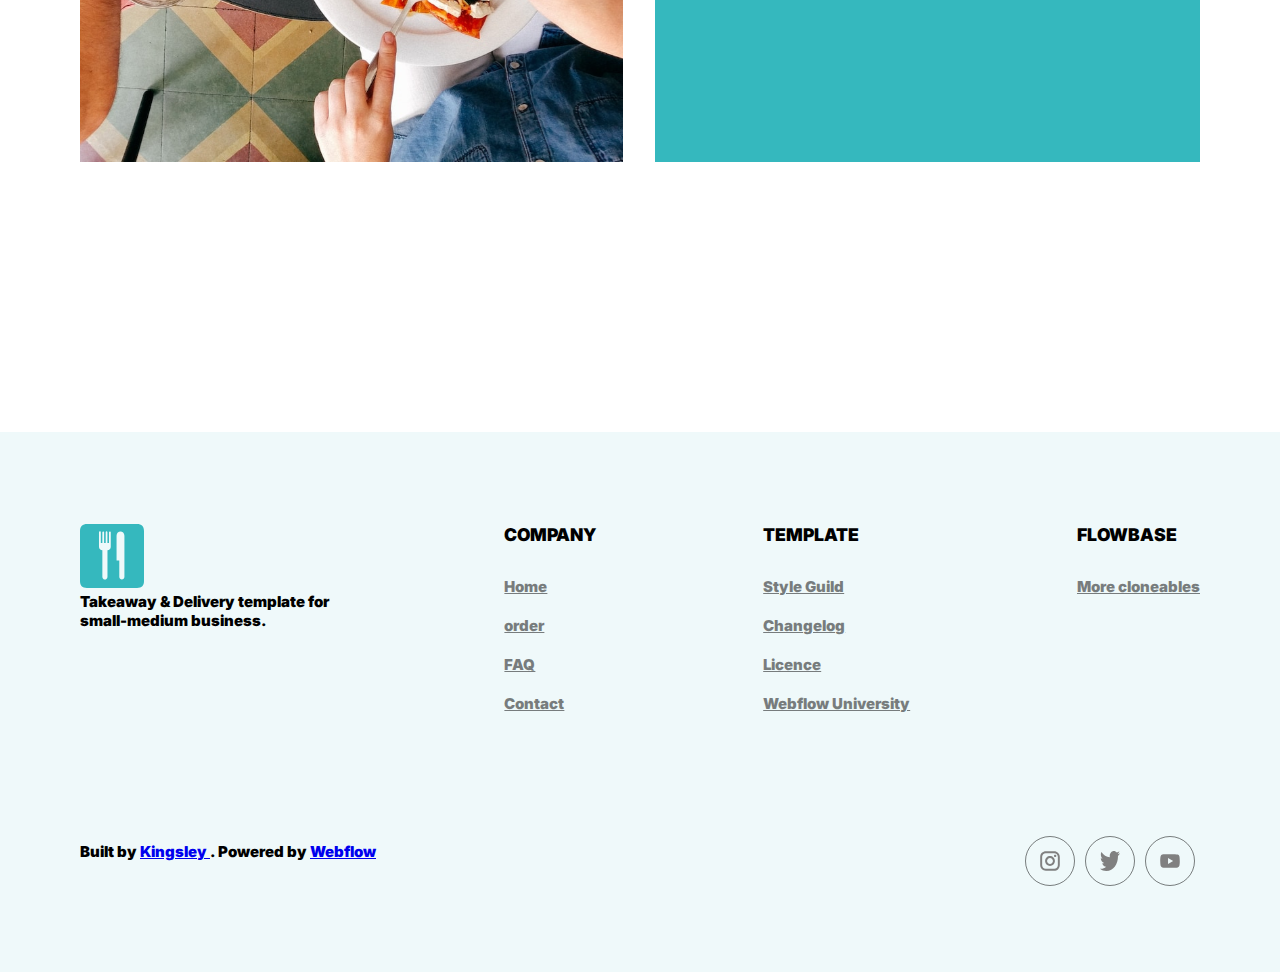
==== commit b1fac479: "update" ====
--- a/index.html
+++ b/index.html
@@ -178,18 +178,7 @@
                 </button>
         </div>
     </section>
-    <main class="cart">
-        <header class="cart-header">
-            <h1>Your order</h1>
-            <div class="hamburger">
-                <div class="bar"></div>
-                <div class="bar"></div>
-            </div>
-        </header>
-        <main>
-            <p></p>
-        </main>
-    </main>
+    
     <footer>
         <div class="top">
             <section class="footer-logo">
--- a/style/style.css
+++ b/style/style.css
@@ -436,7 +436,7 @@
     justify-content: center;
 }
 
-.cart{
+/* .cart{
     position: absolute;
     z-index: 1;
 }
@@ -461,7 +461,7 @@
 }
 .bar:nth-child(2) {
     transform:translateY(-5px) rotate(-45deg);
-}
+} */
 /* -----------------------------mobile view -------------------------------------*/
 
 @media (max-width:480px) {
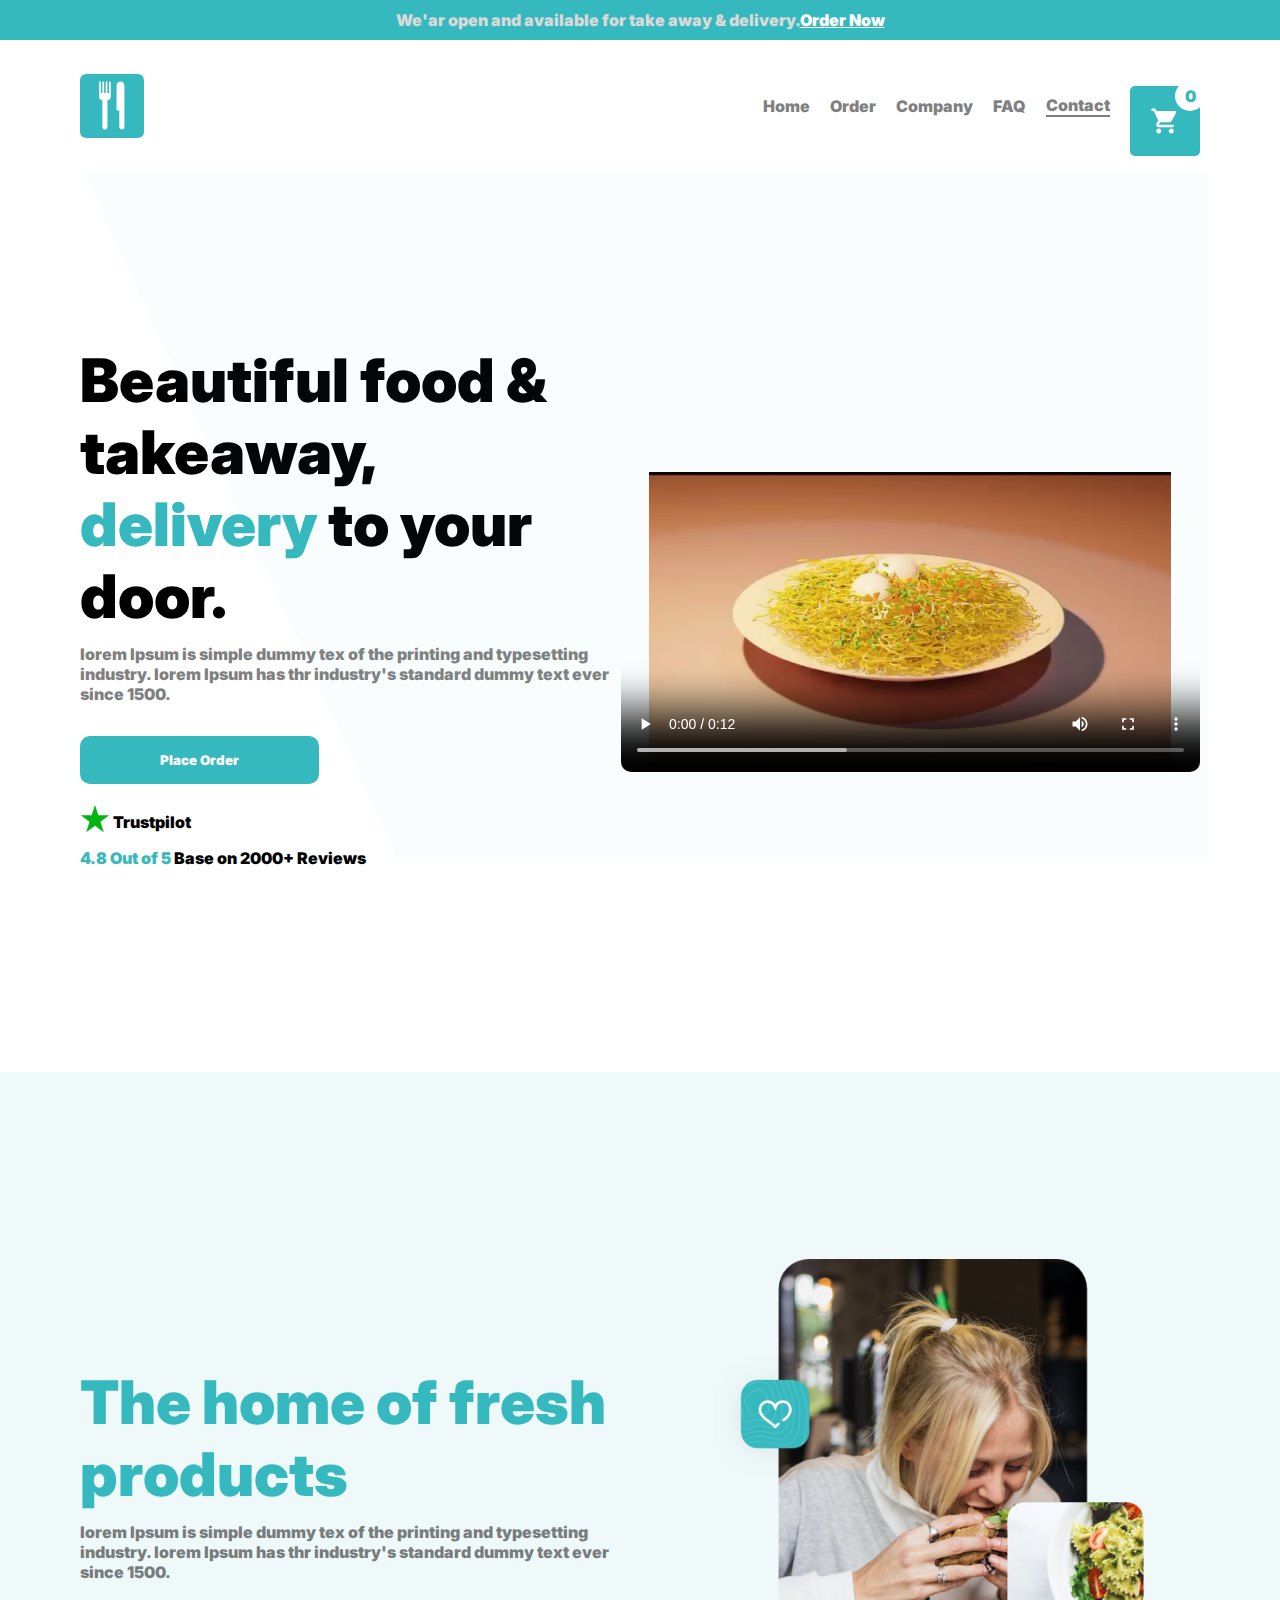
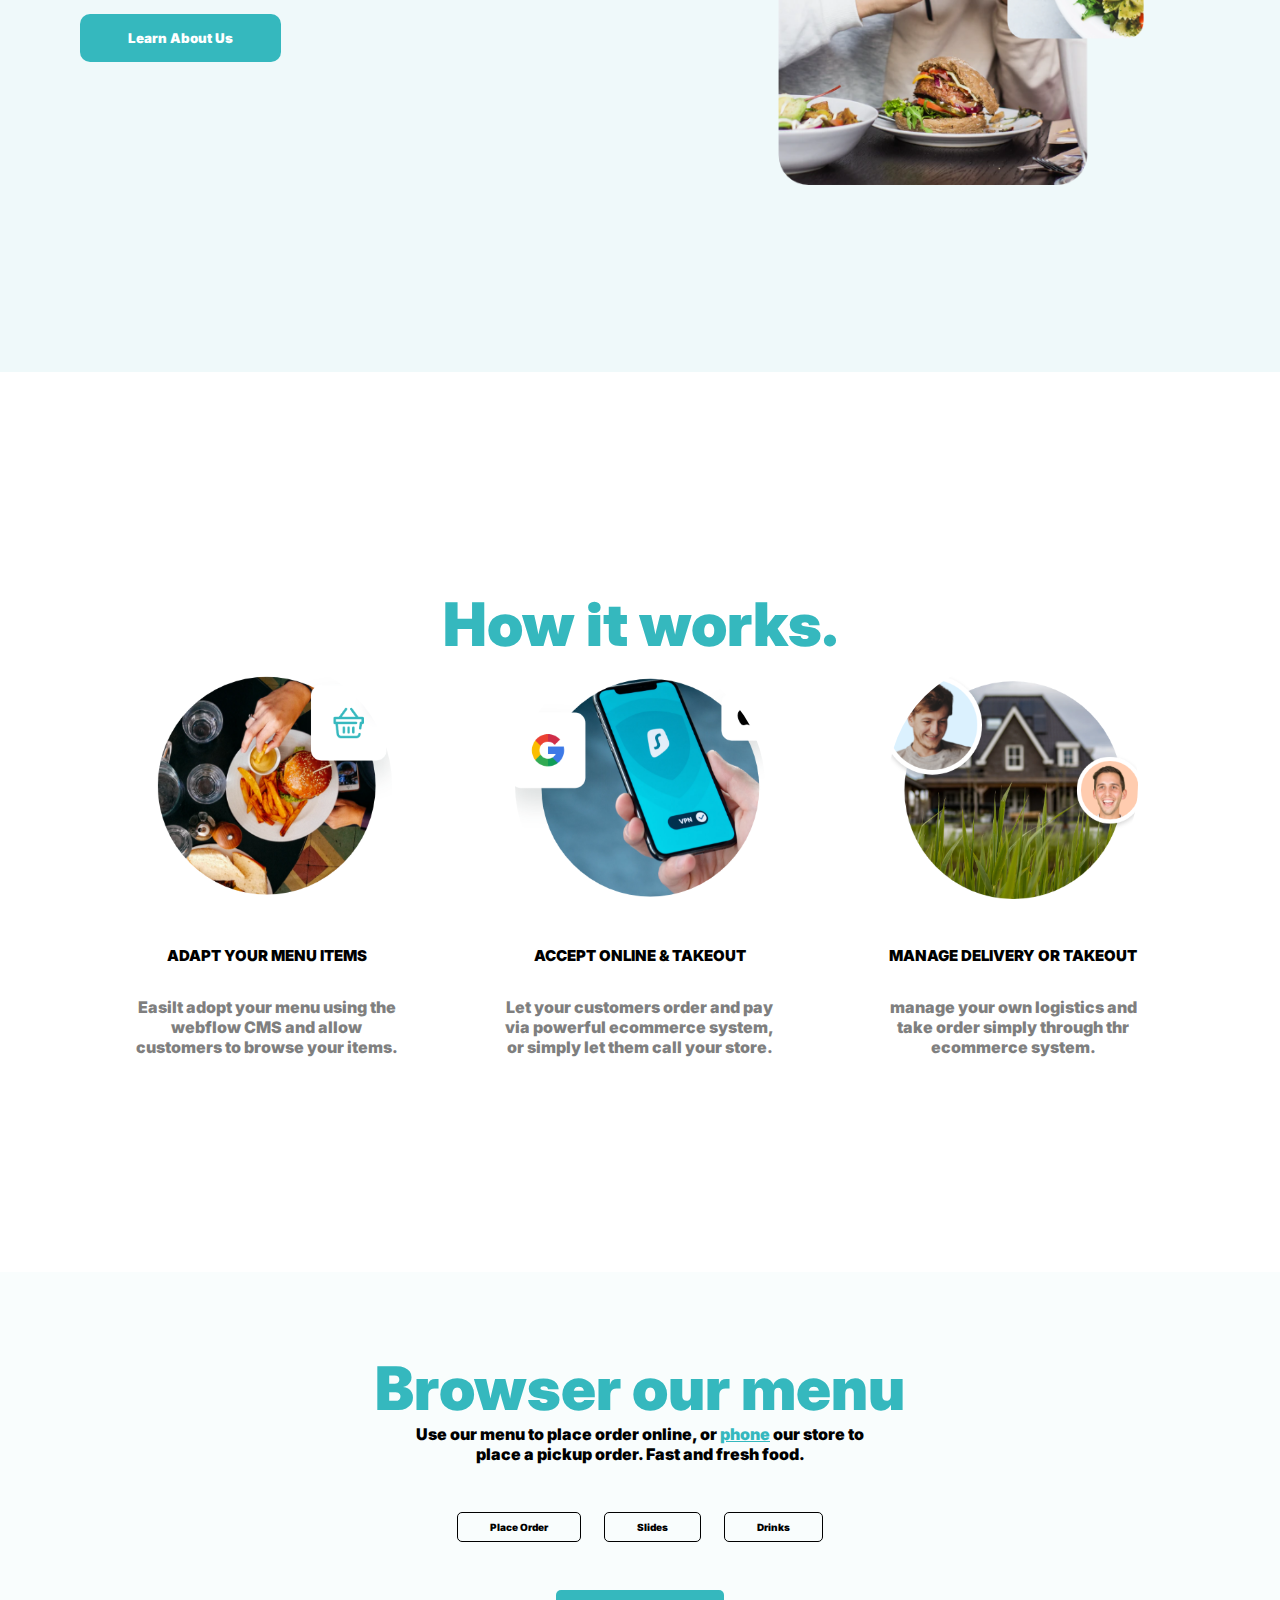
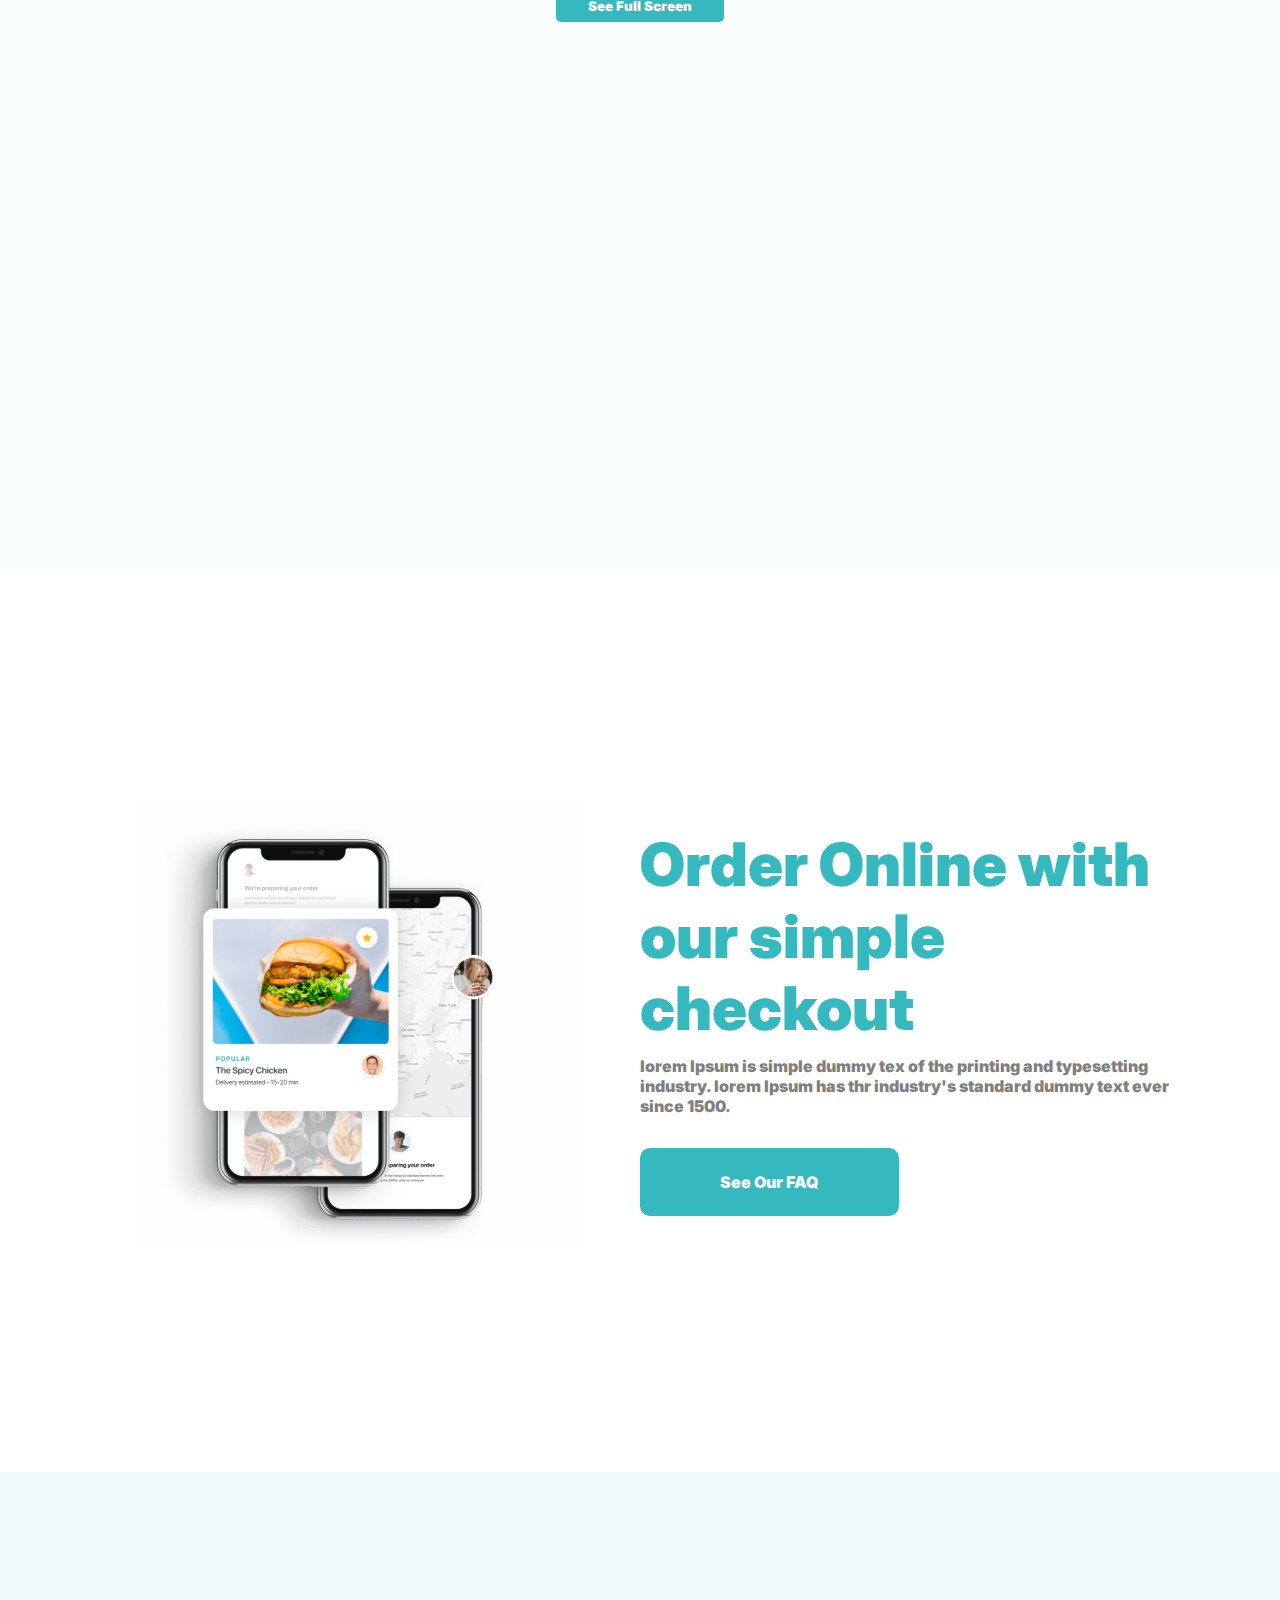
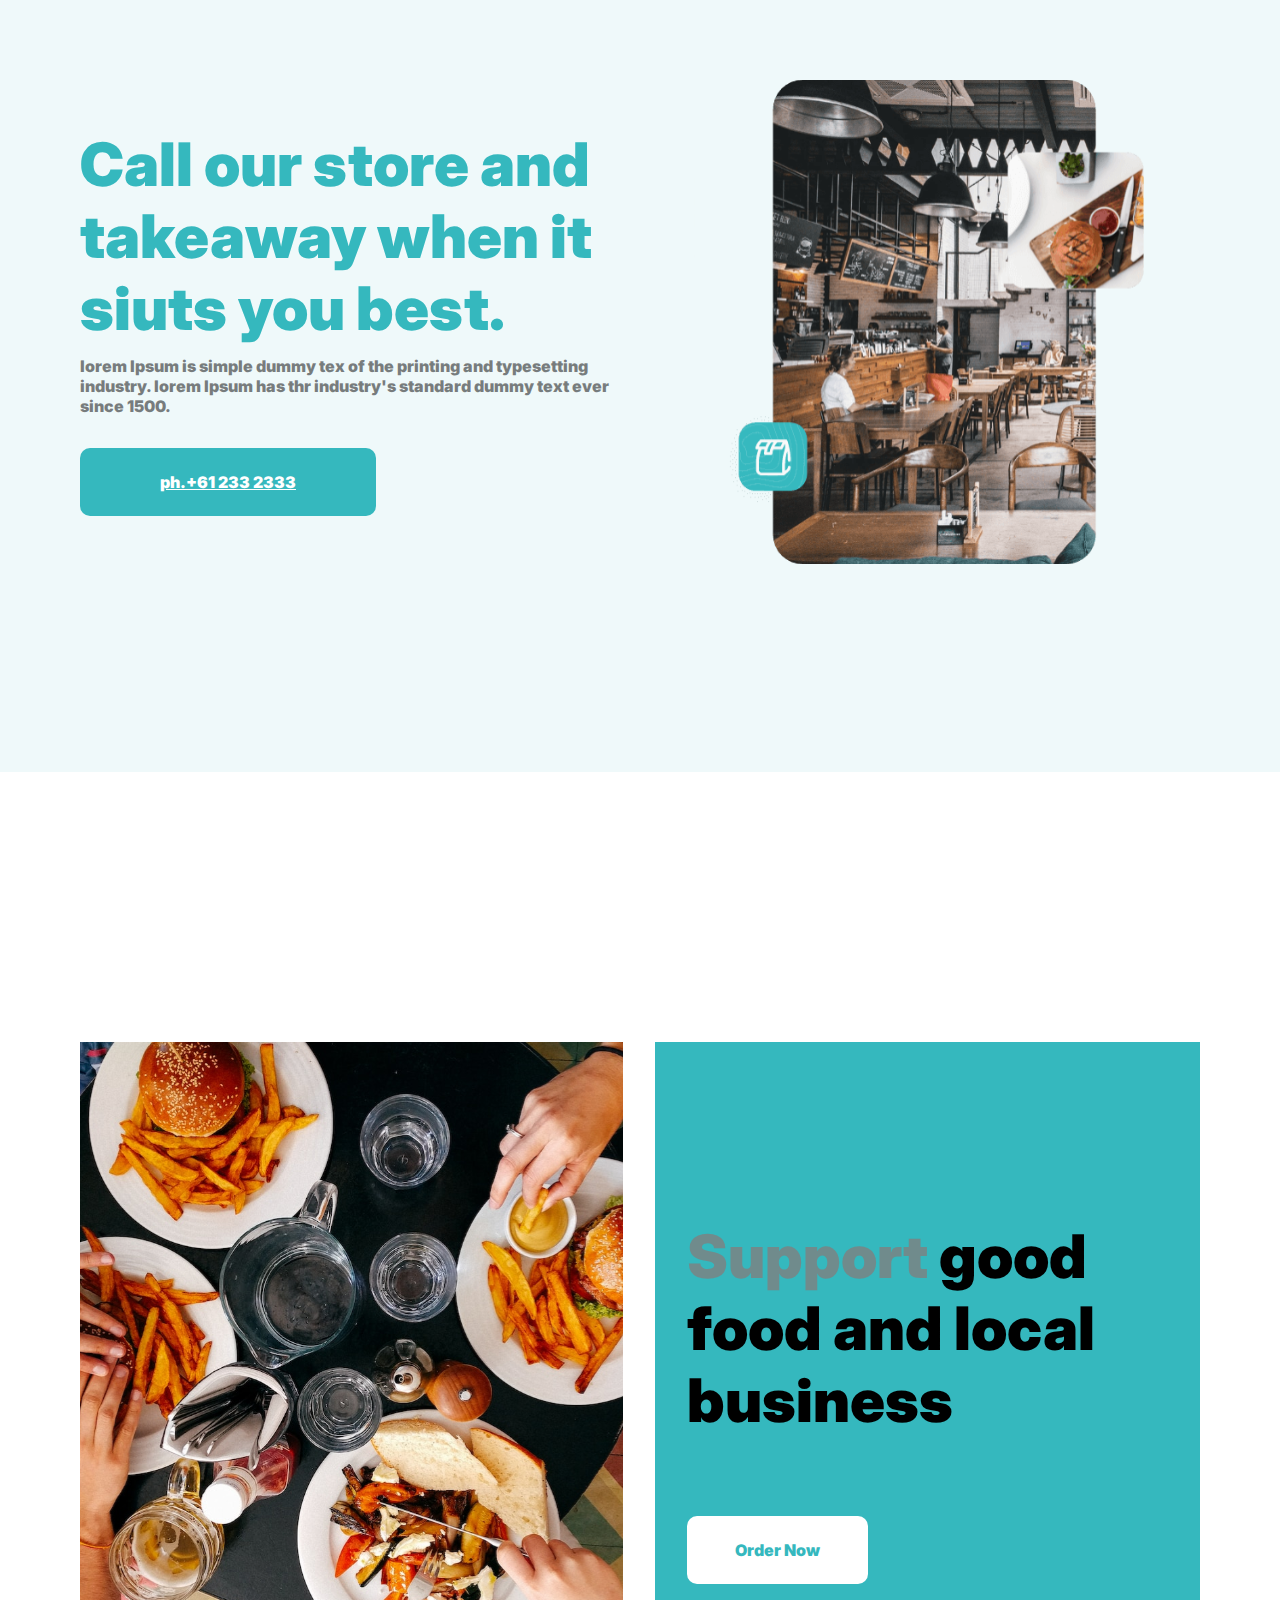
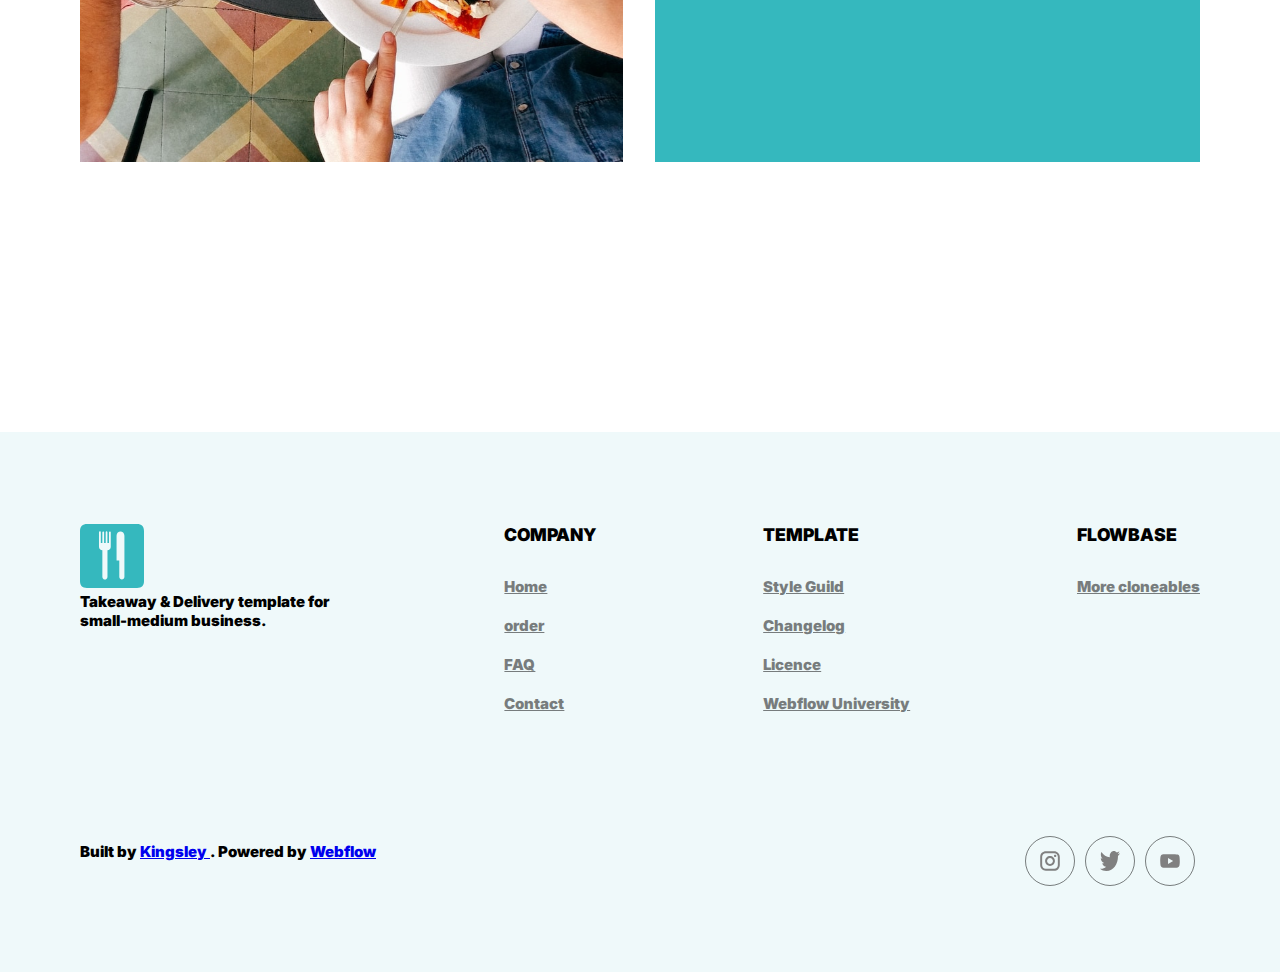
==== commit ec36566a: "update" ====
--- a/index.html
+++ b/index.html
@@ -178,7 +178,6 @@
                 </button>
         </div>
     </section>
-    
     <footer>
         <div class="top">
             <section class="footer-logo">
--- a/style/style.css
+++ b/style/style.css
@@ -436,32 +436,6 @@
     justify-content: center;
 }
 
-/* .cart{
-    position: absolute;
-    z-index: 1;
-}
-.cart-header{
-    width: 100%;
-    border-bottom:1px solid #00000080;
-    height: 50px;
-    display: flex;
-    justify-content: space-between;
-    align-items: center;
-    padding: 0 2rem;
-}
-.bar{
-    height: 2px;
-    width: 20px;
-    background-color: black;
-    margin: 5px 0;
-}
-
-.bar:nth-child(1){
-    transform:translateY(3px) rotate(45deg);
-}
-.bar:nth-child(2) {
-    transform:translateY(-5px) rotate(-45deg);
-} */
 /* -----------------------------mobile view -------------------------------------*/
 
 @media (max-width:480px) {
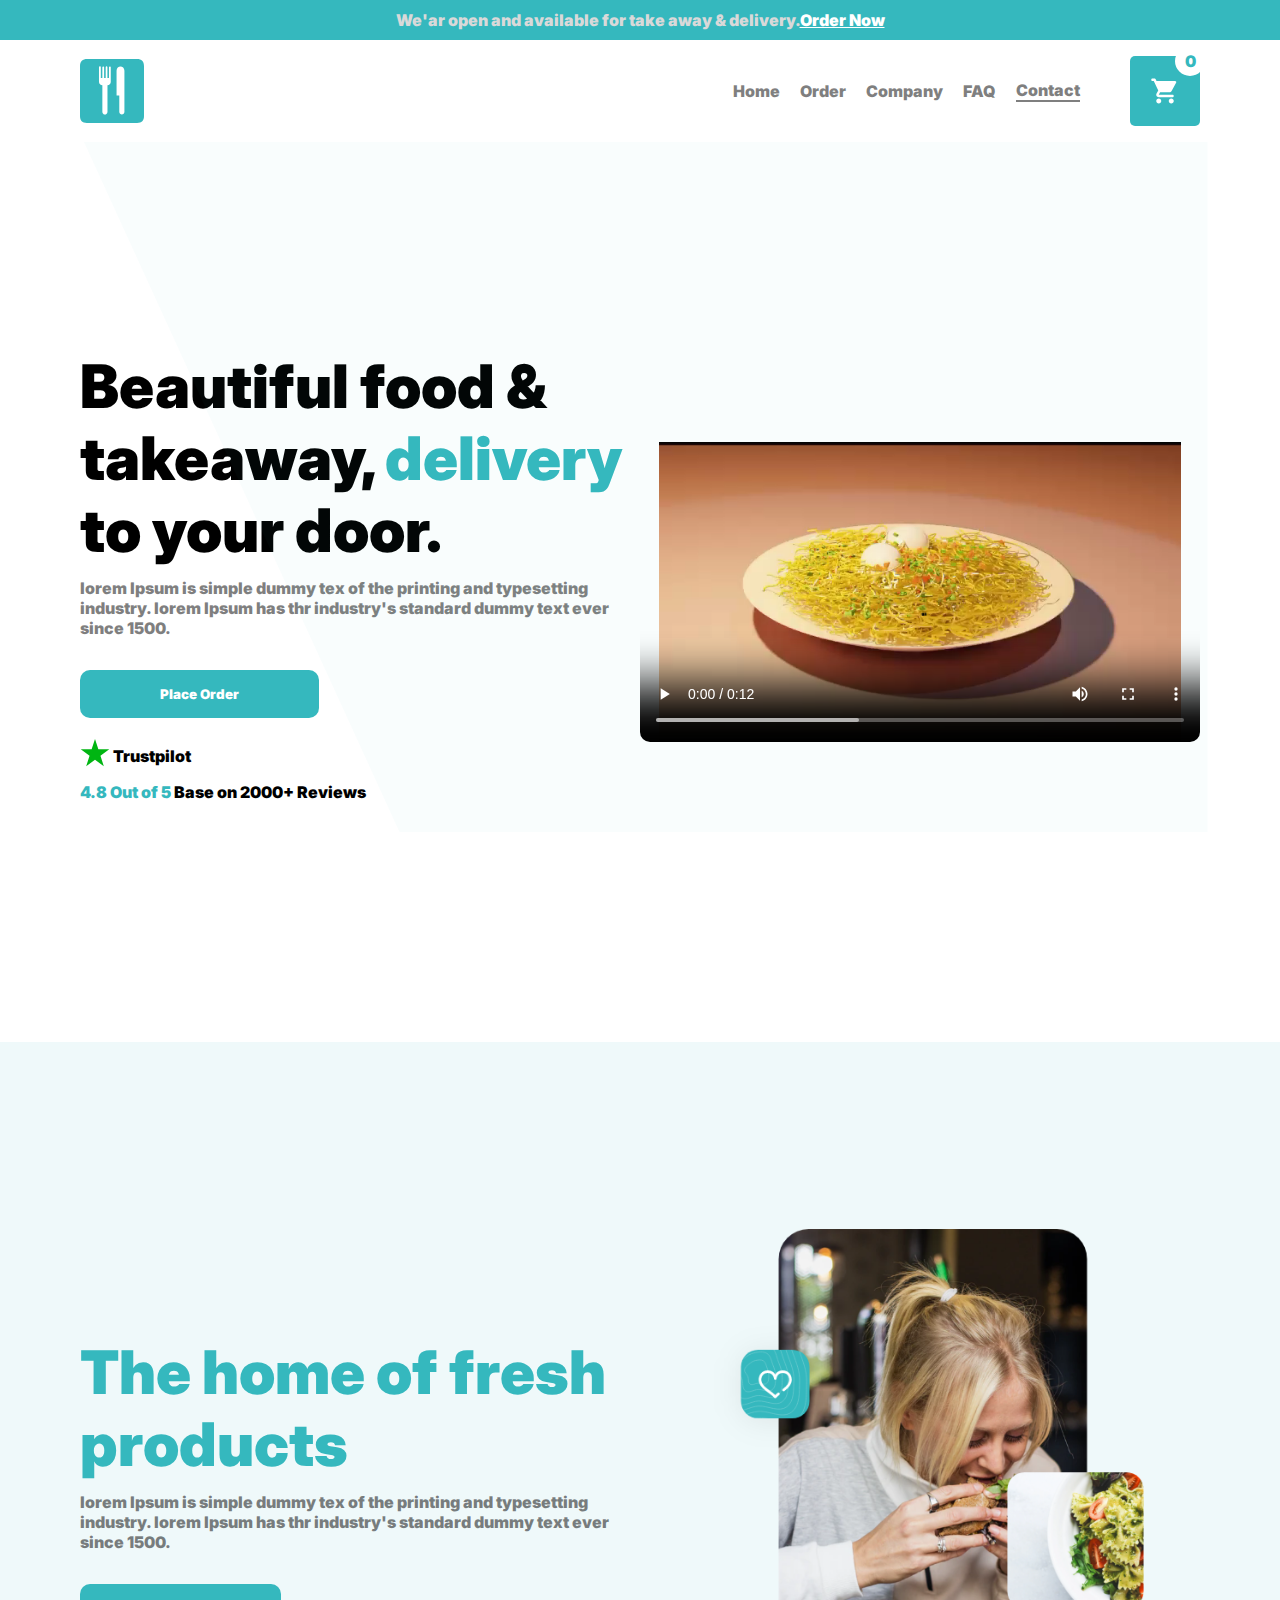
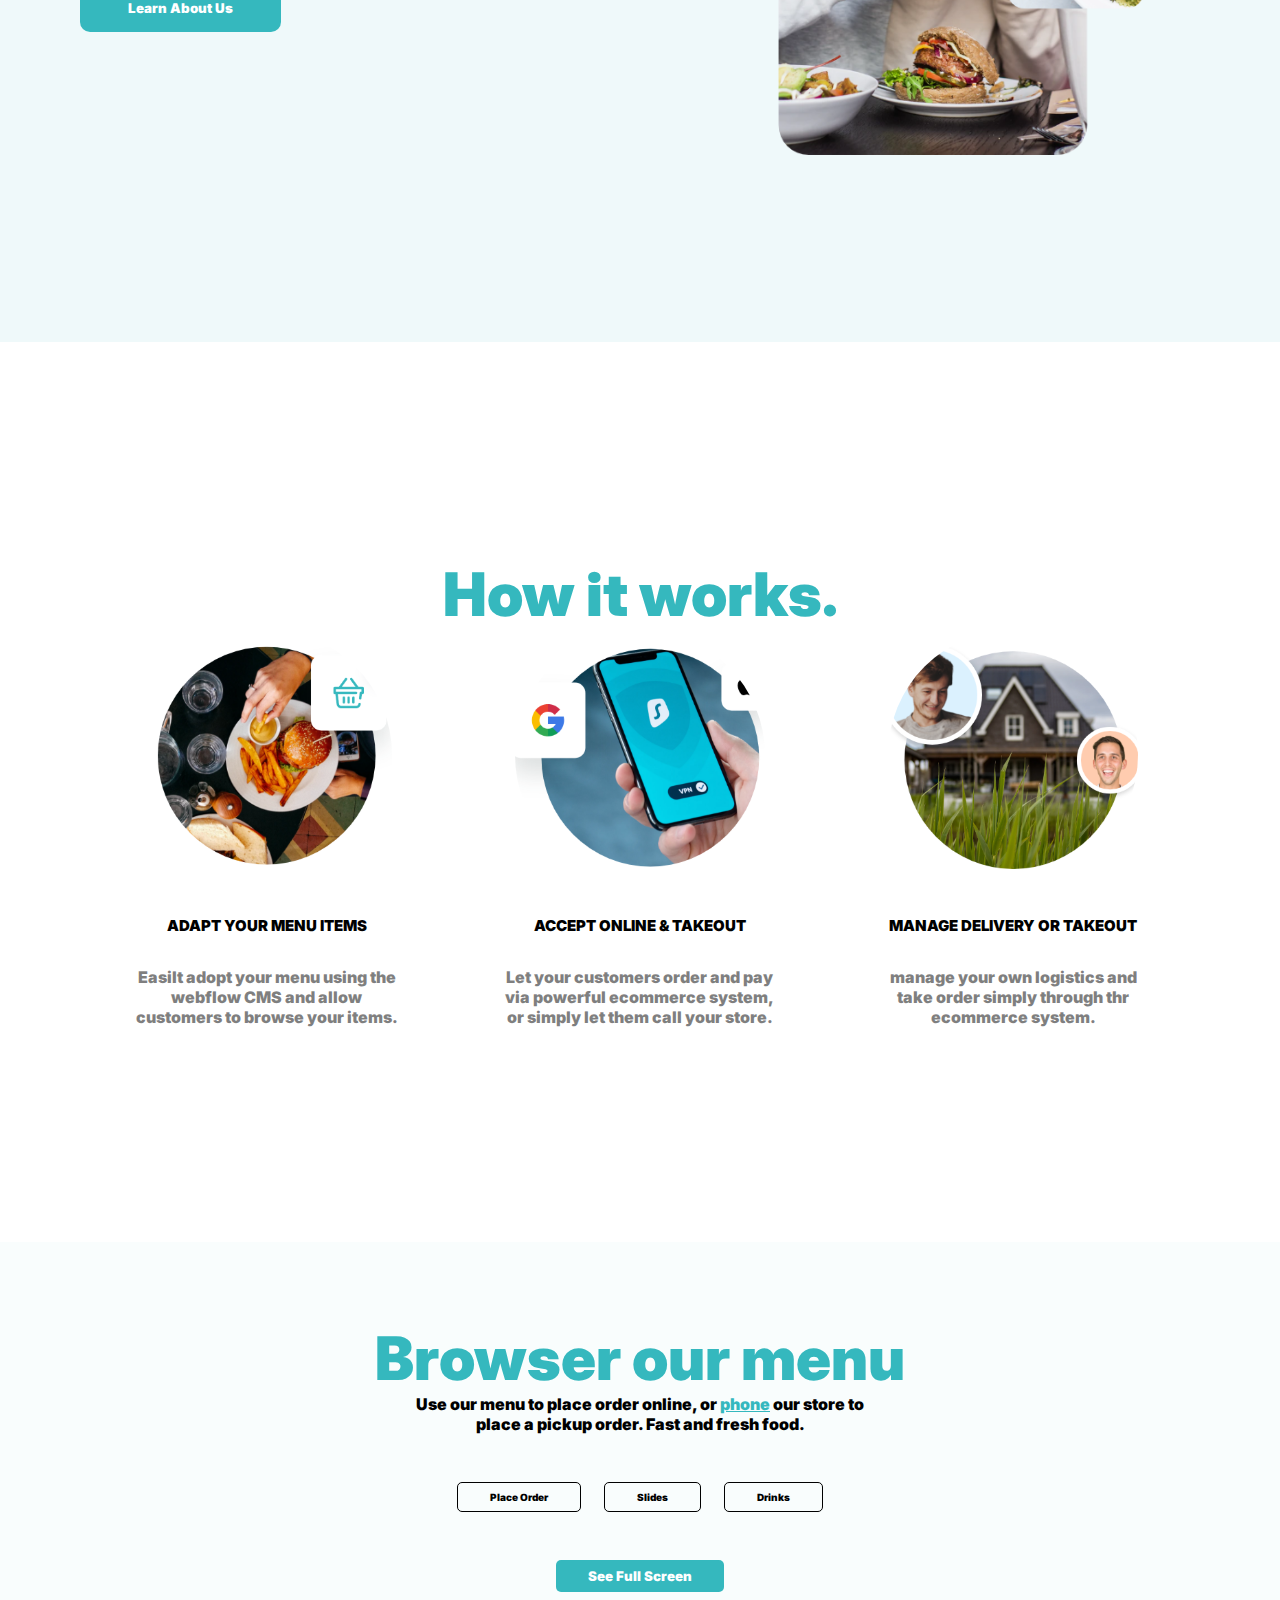
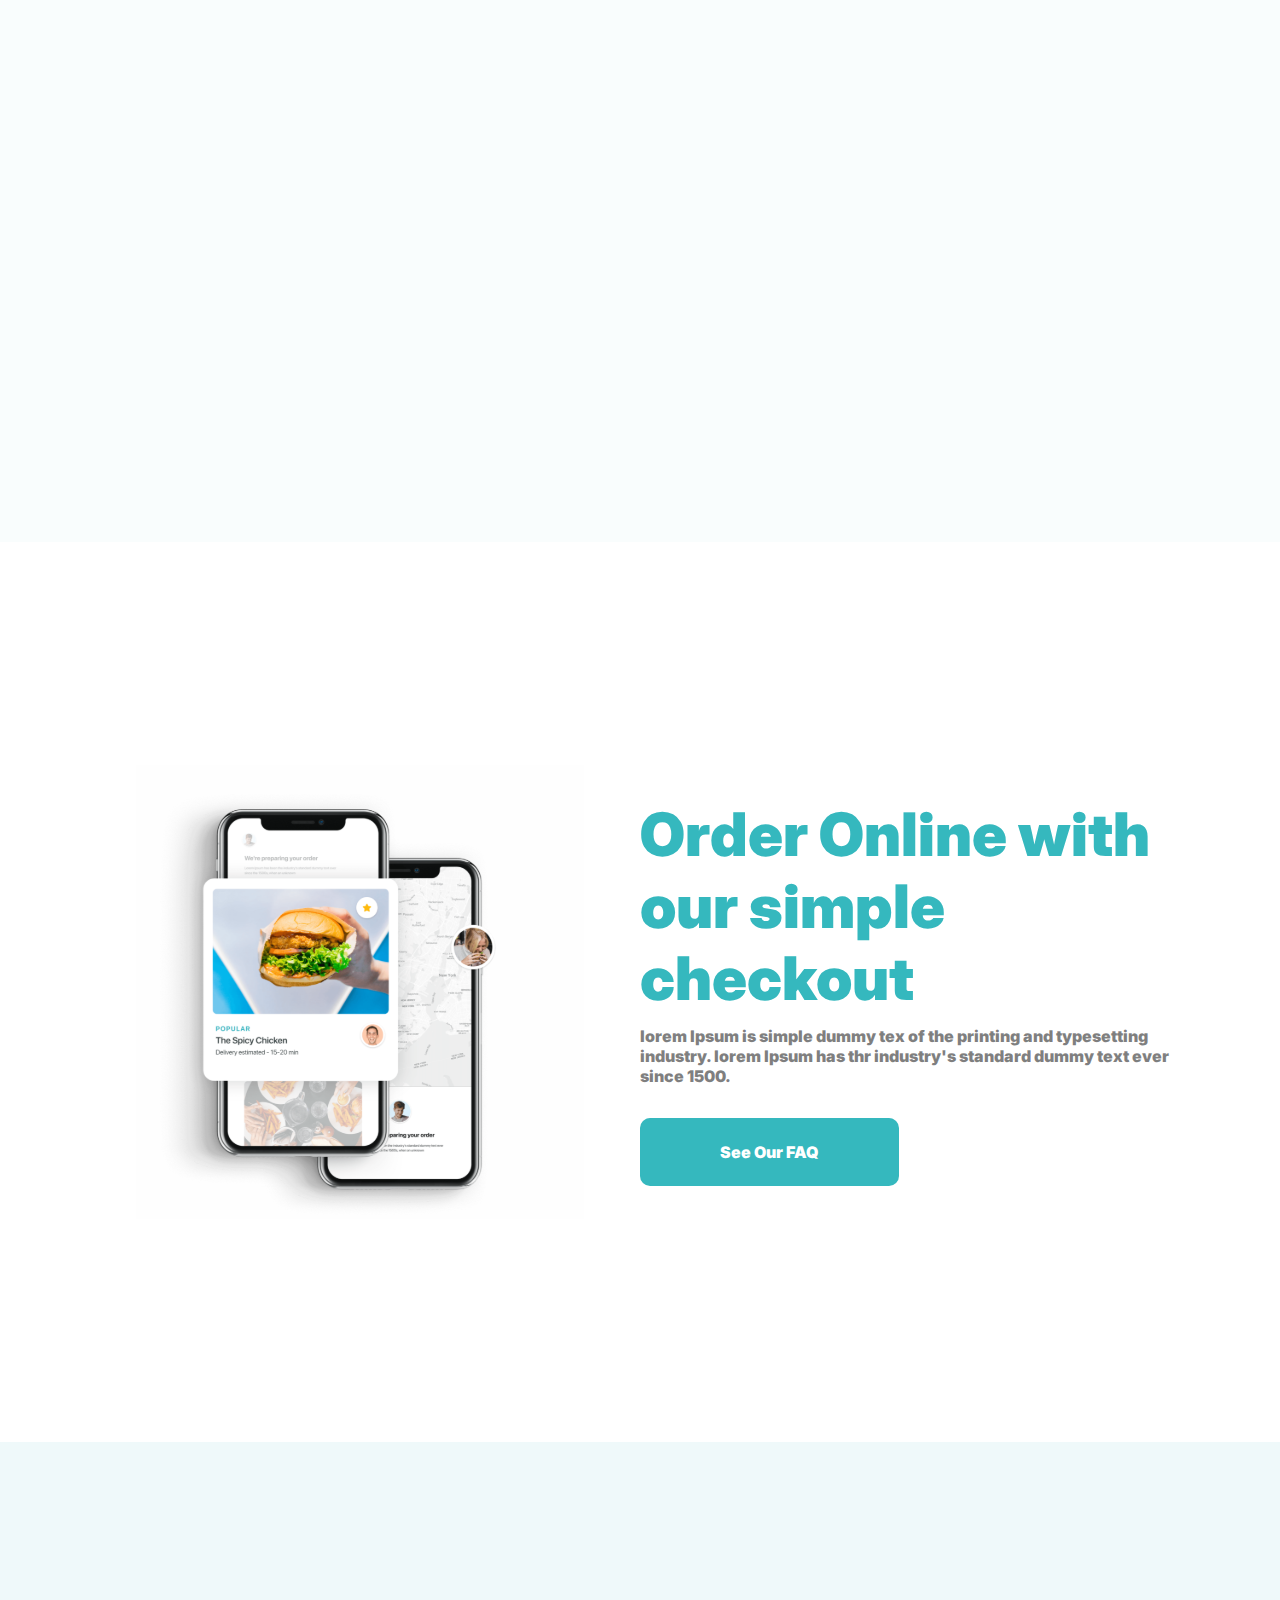
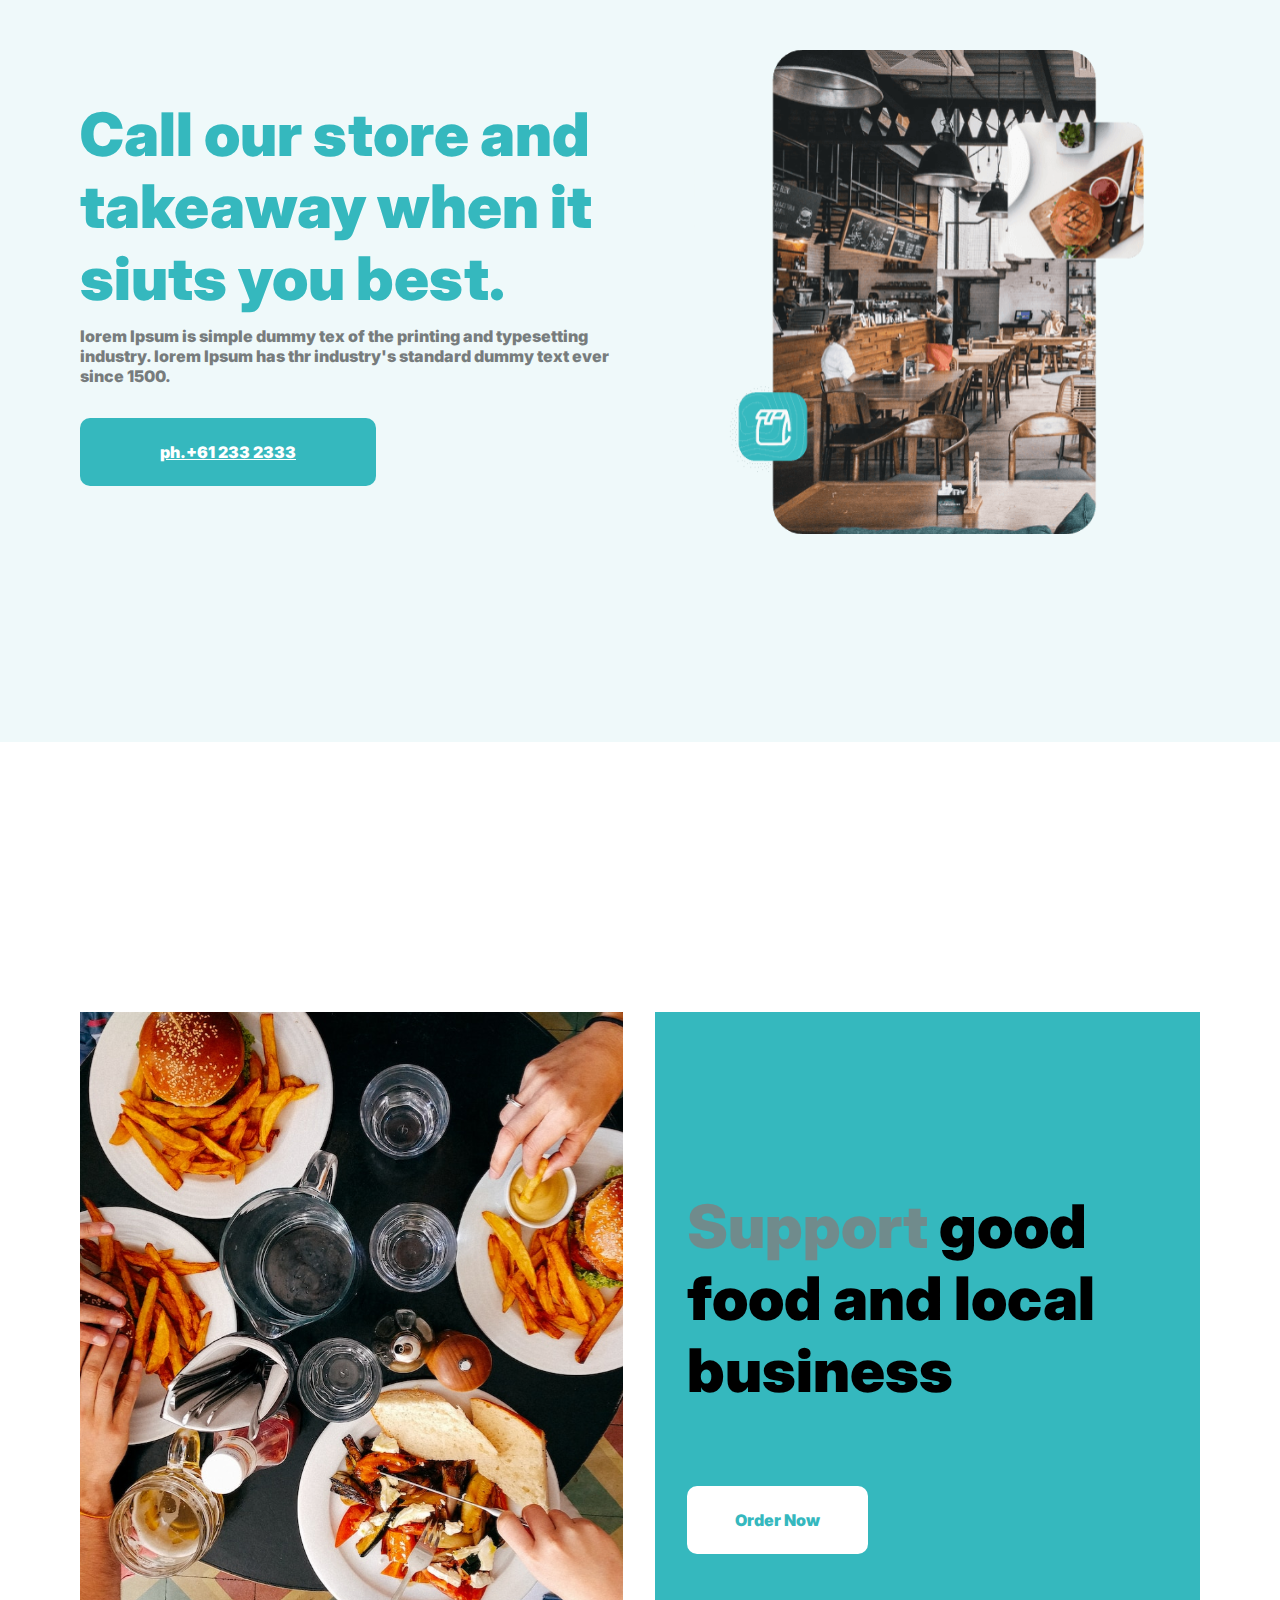
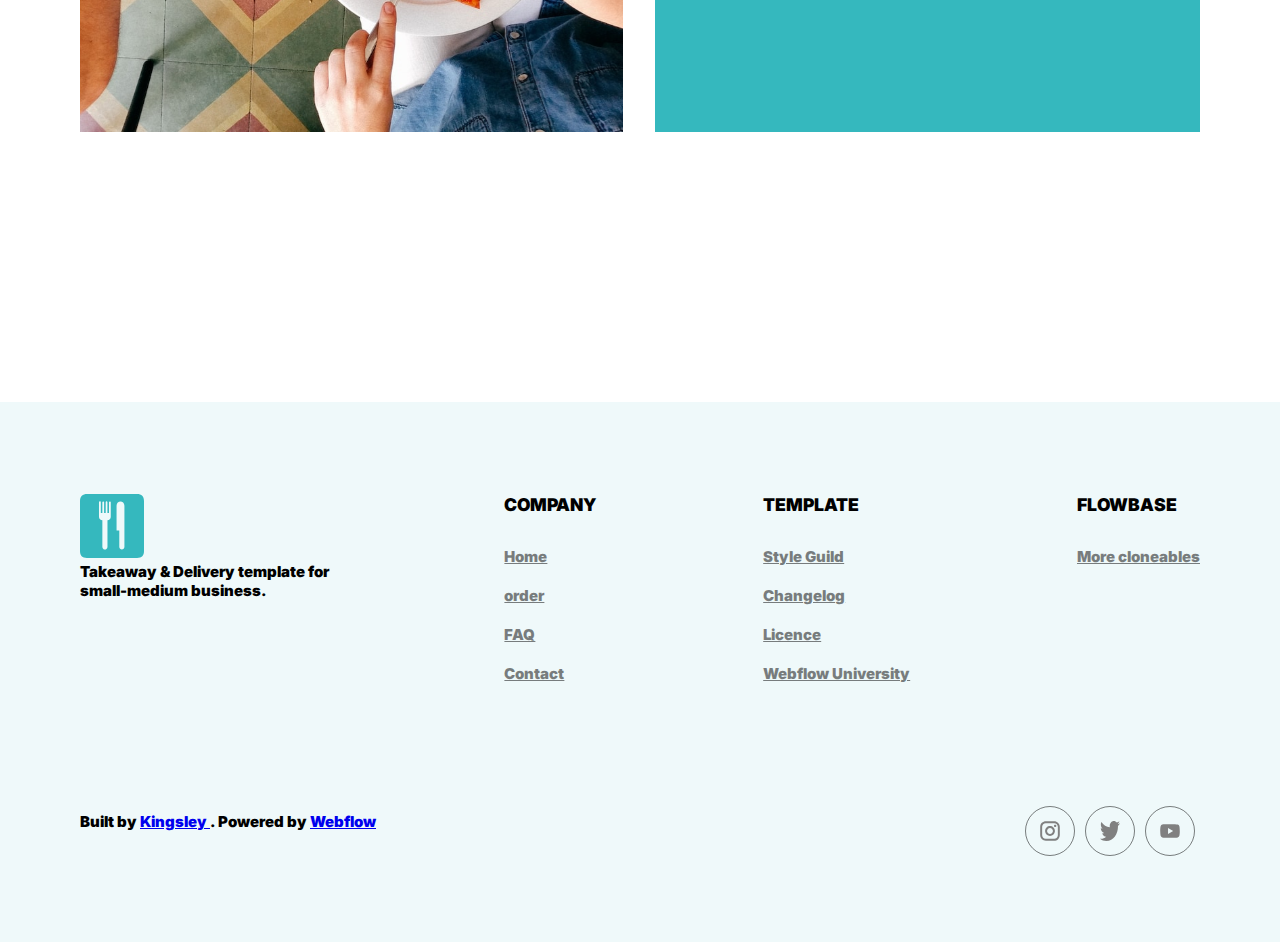
==== commit 79f7656c: "update" ====
--- a/index.html
+++ b/index.html
@@ -55,7 +55,9 @@
             </p>
             <p><span>4.8 Out of 5 </span>Base on 2000+ Reviews</p>
         </div>
-        <video src="./video/VID-20230824-WA0005.mp4" controls></video>
+        <div class="video">
+            <video src="./video/VID-20230824-WA0005.mp4" controls></video>
+        </div>
         <!-- <div class="big-image">
             <img src="./images/Rectangle 12.svg" alt="" class="hero-image-1">
         </div> -->
--- a/style/style.css
+++ b/style/style.css
@@ -22,14 +22,19 @@
 header span a{
     color: #FFFFFF;
 }
+.cart-container{
+    display: flex;
+    align-items: center;
+    justify-content: center;
+}
 .count{
     background-color: #ffffff;
     position: relative;
     border-radius: 100%;
     height: 30px;
     width: 30px;
-    top: 25px;
-    left: 45px;
+    bottom: 30px;
+    left: 75px;
     display: flex;
     align-items: center;
     justify-content: center;
@@ -70,7 +75,7 @@
 
 .hamburger{
     background-color: #D9D9D9;
-    padding: 5px;
+    padding: 20px;
     border-radius: 5px;
     display: none;
 }
@@ -78,7 +83,7 @@
     background-color: #000;
     width: 35px;
     height: 5px;
-    margin: 5px;
+    margin: 4px 0;
 }
 .vector-bg{
     display: flex;
@@ -96,6 +101,10 @@
     align-items: center;
     padding: 0 5rem;
     height:100vh;
+}
+
+video{
+    max-width: 100%;
 }
 
 .section-1 .article{
@@ -109,18 +118,15 @@
     border-radius: 10px;
 }
 
-.big-image{
-    display: flex;
-    justify-content: center;
-    align-items: center;
-    width: 50%;
-
-}
-
-.hero-image-1{
-    max-width: 100%;
-    height: 80vh;
-}
+.video{
+    display: flex;
+    justify-content: center;
+    align-items: center;
+    width: 50%;
+
+}
+
+
 
 .section-1 h2 , .section-2 h2,.section-3 h2,.section-4 h2,.section-5 h2,.section-6 h2,.section-7 h2{
     font-size: 60px;
@@ -514,7 +520,7 @@
     .section-1 .article{
         width: 100%;
     }
-    .big-image,.big-image-2{
+    .video,.big-image-2{
         width: 100%;
     }
     .section-1 h2,.section-2 h2,.section-3 h2,.section-4 h2,.section-6 h2,.section-7 h2{
